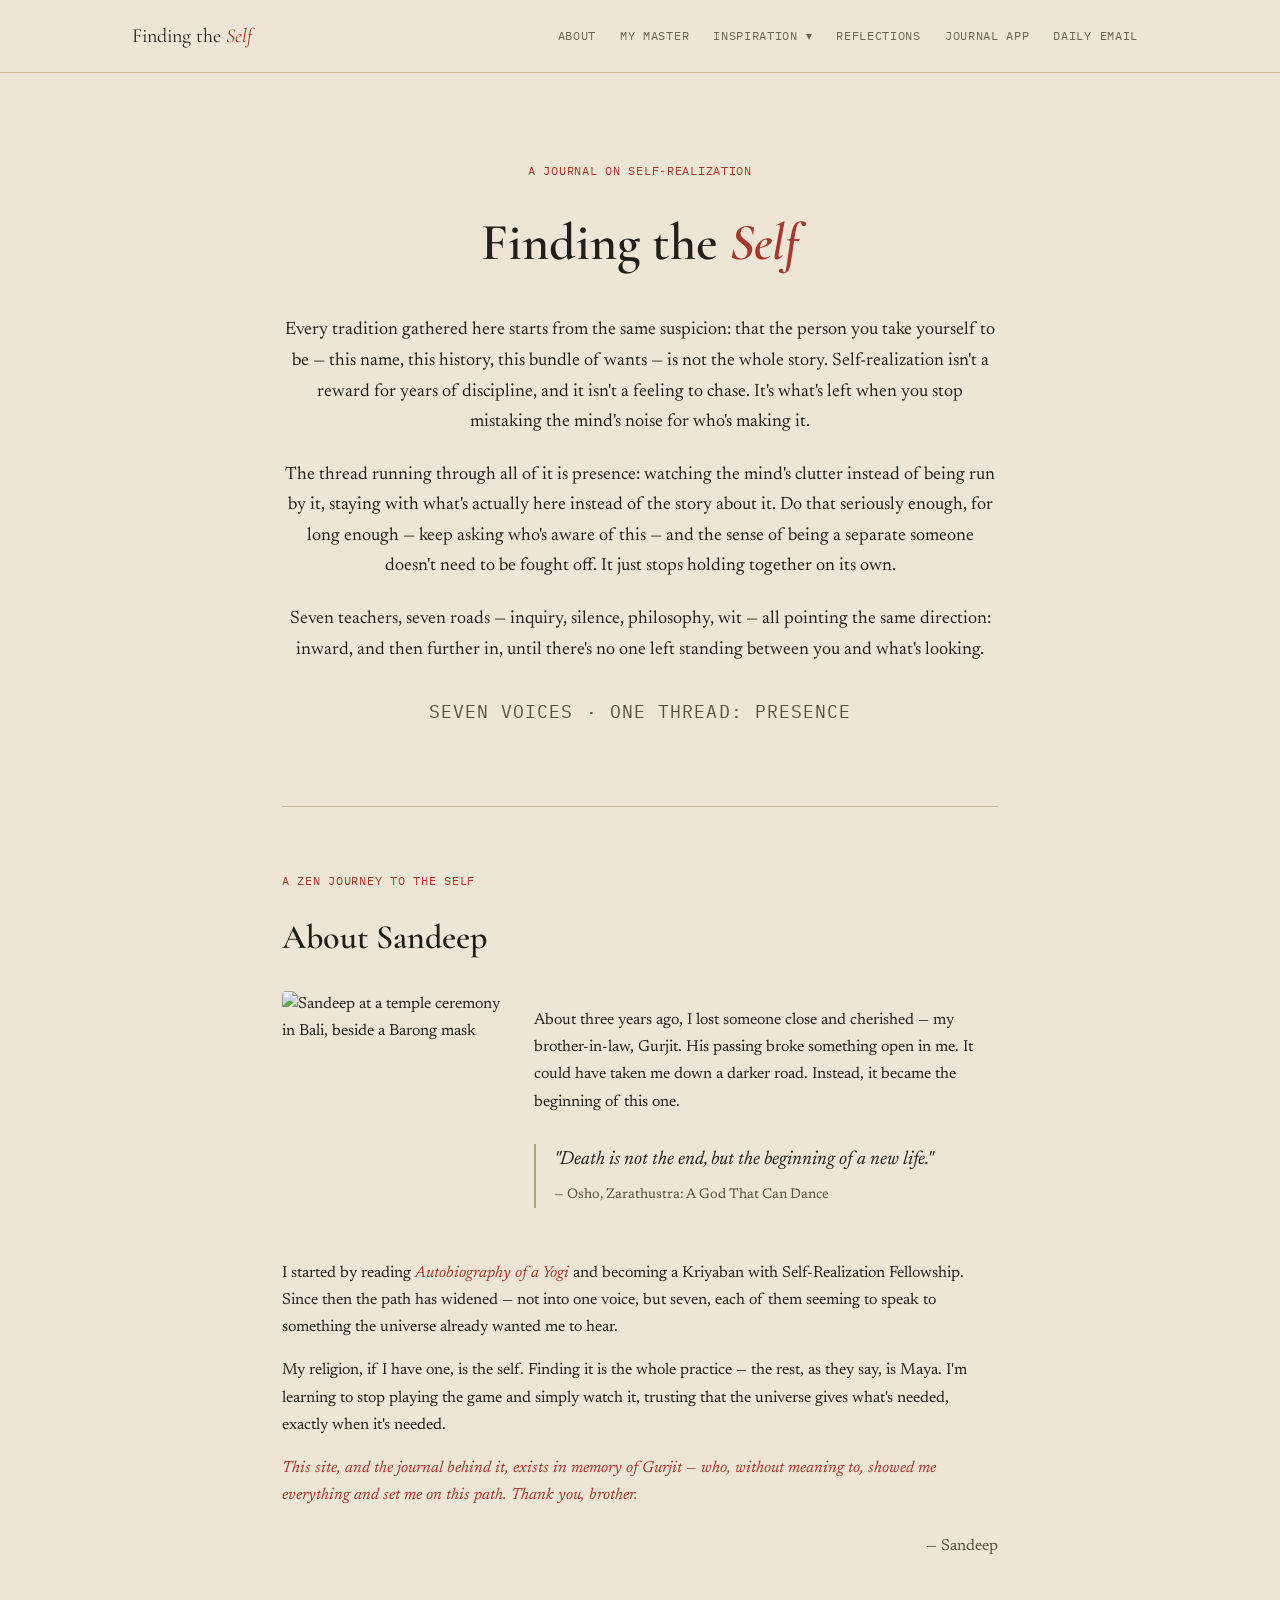
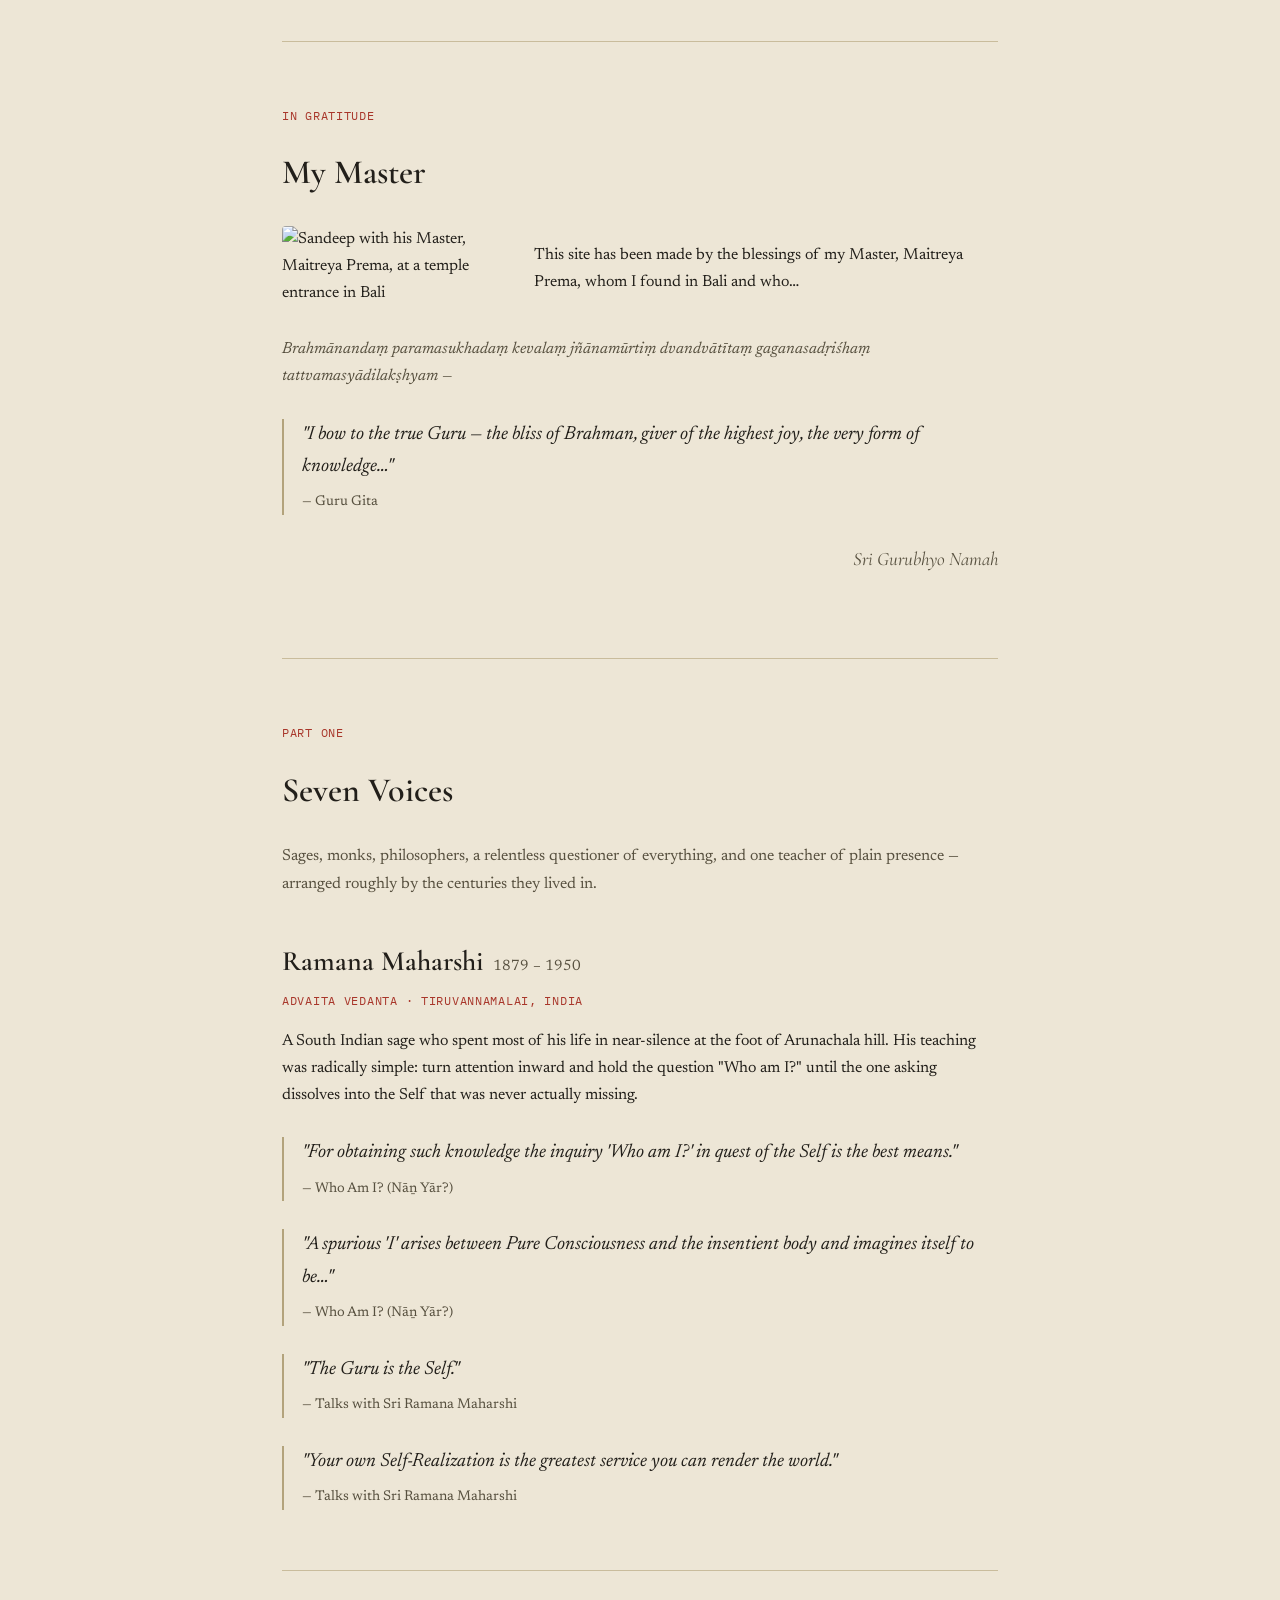
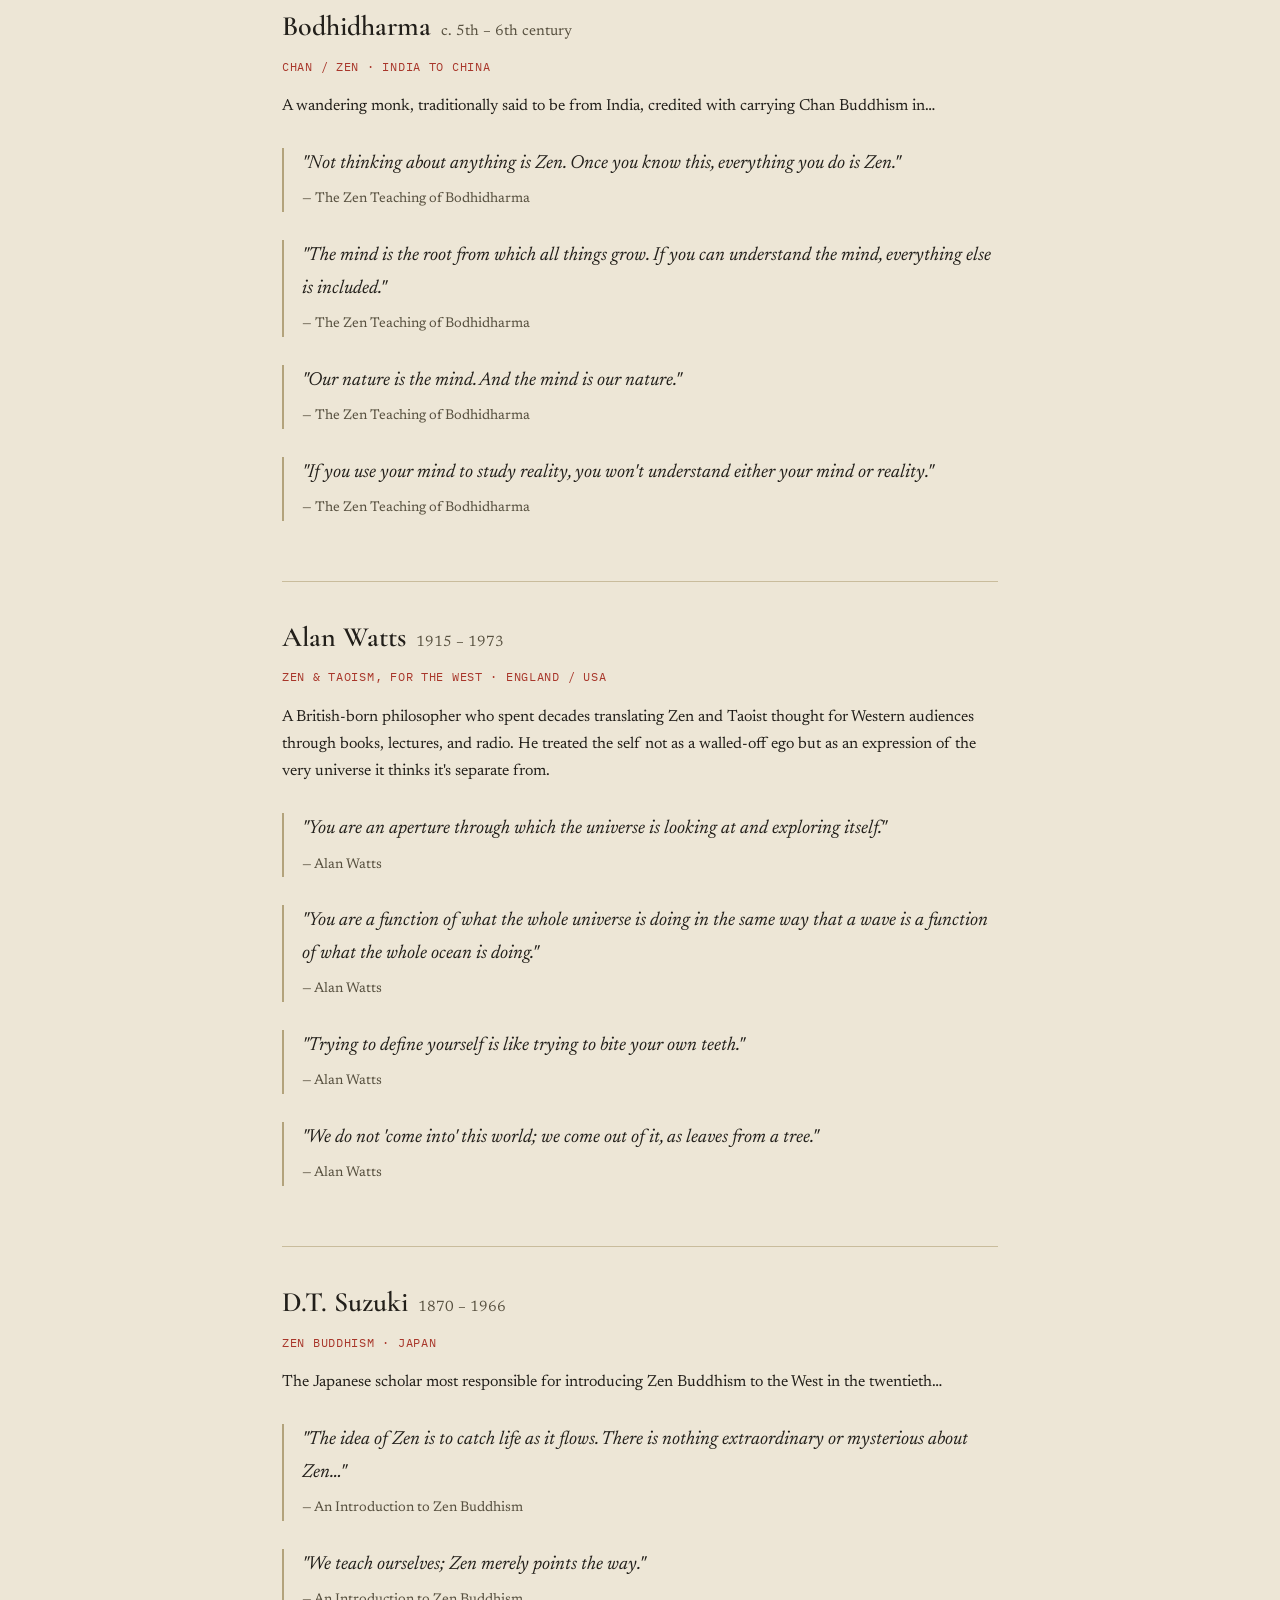
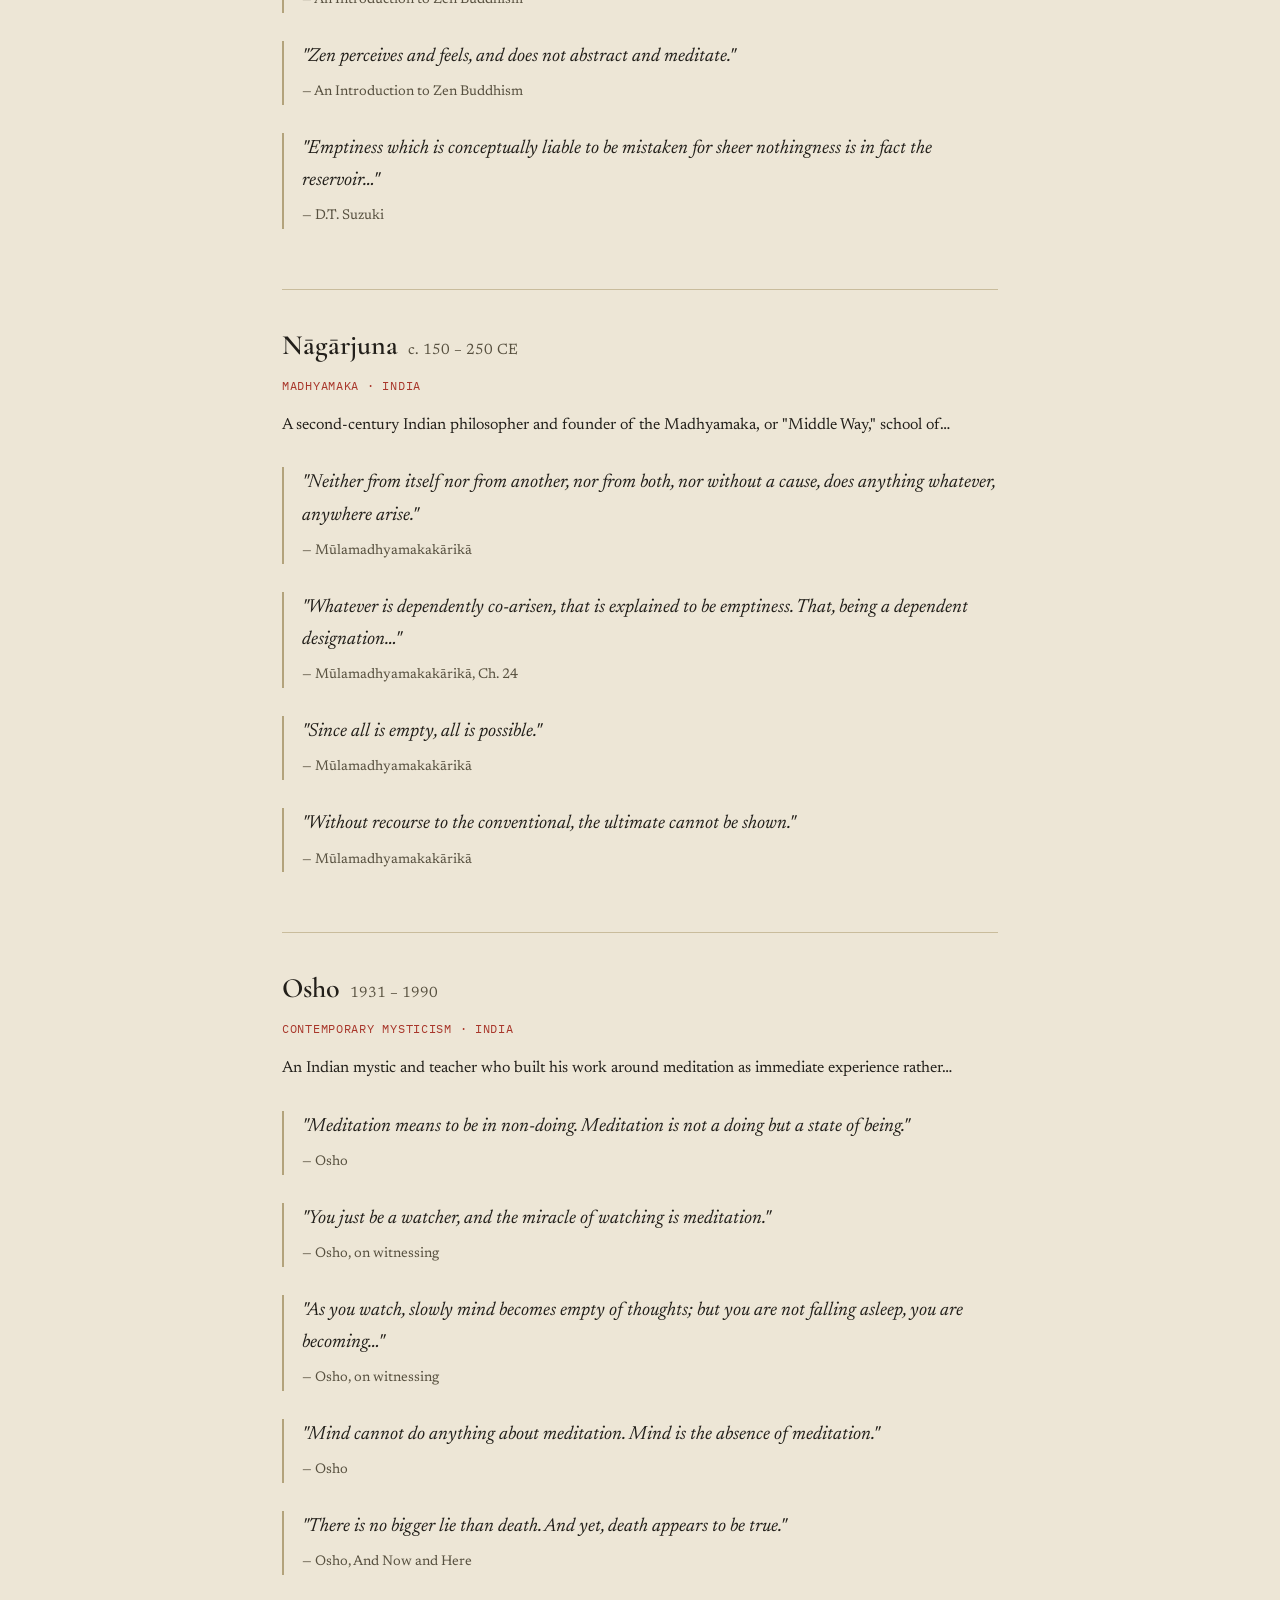
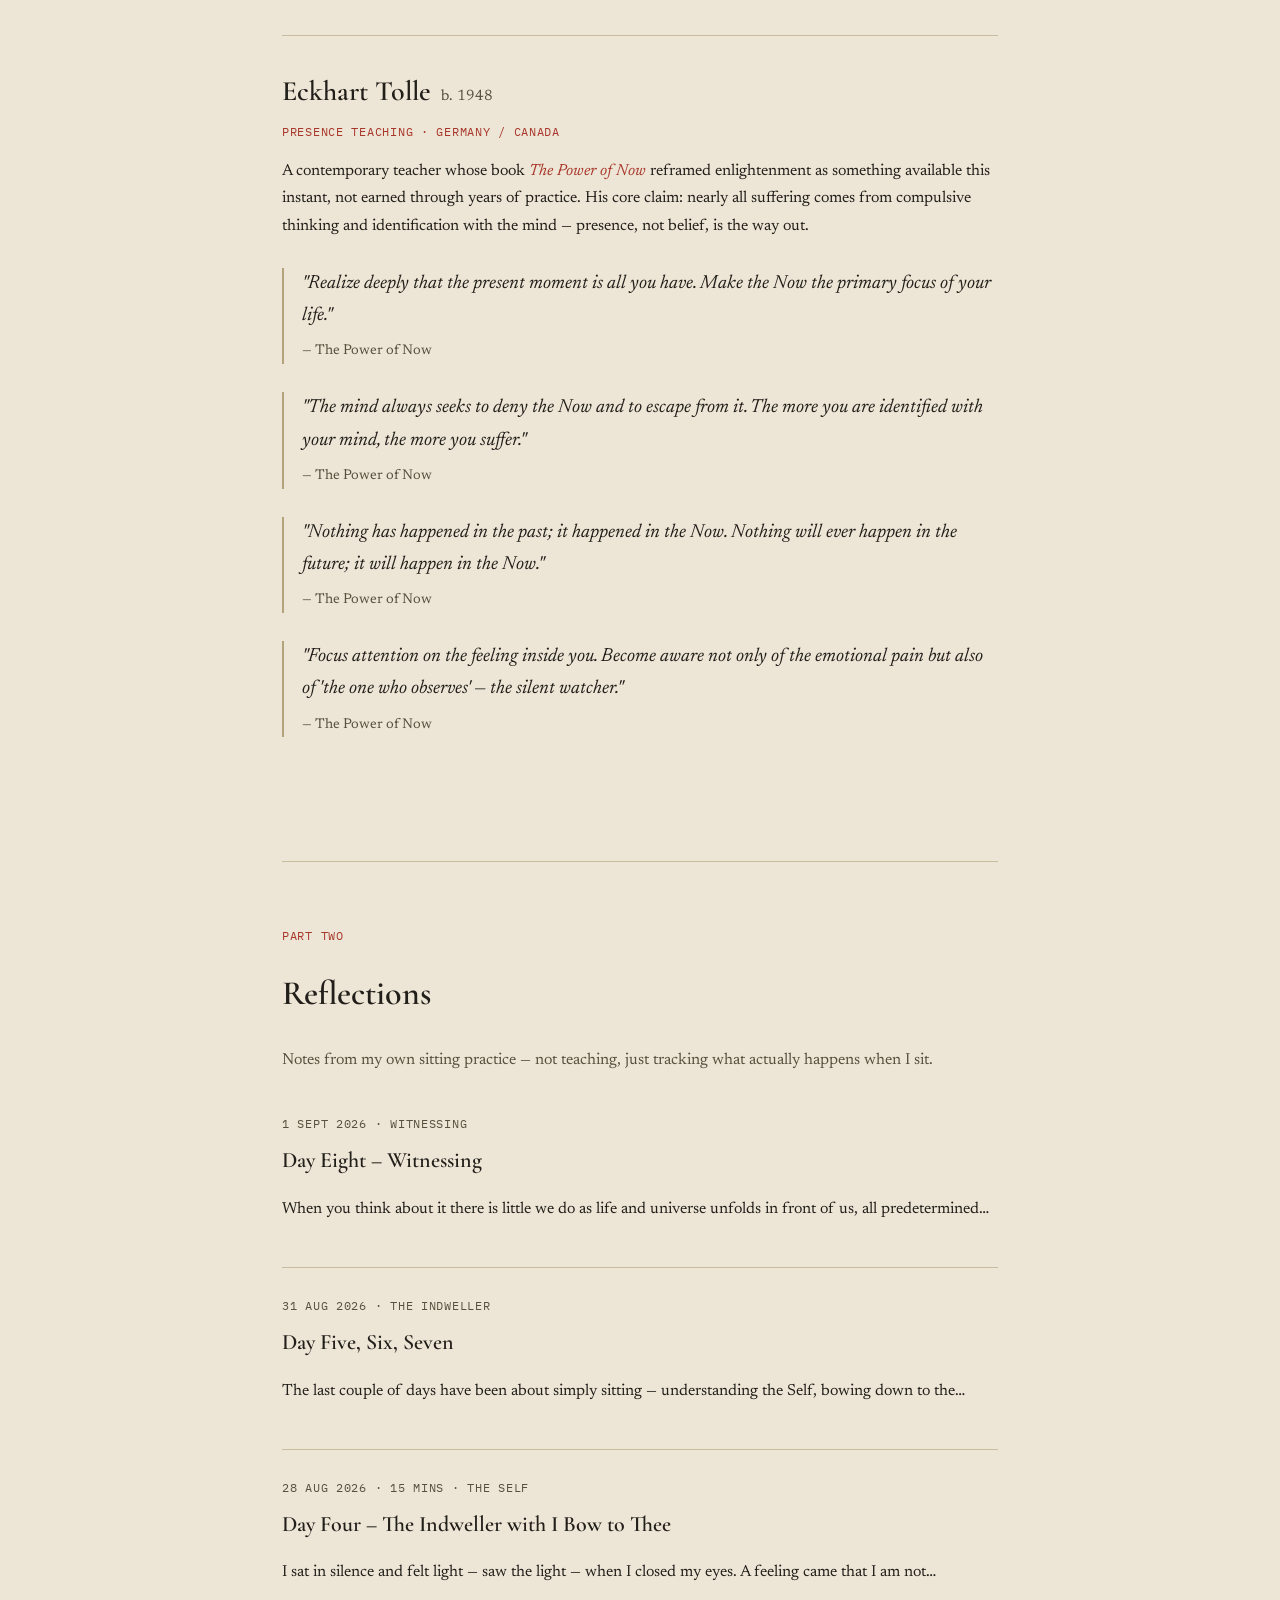
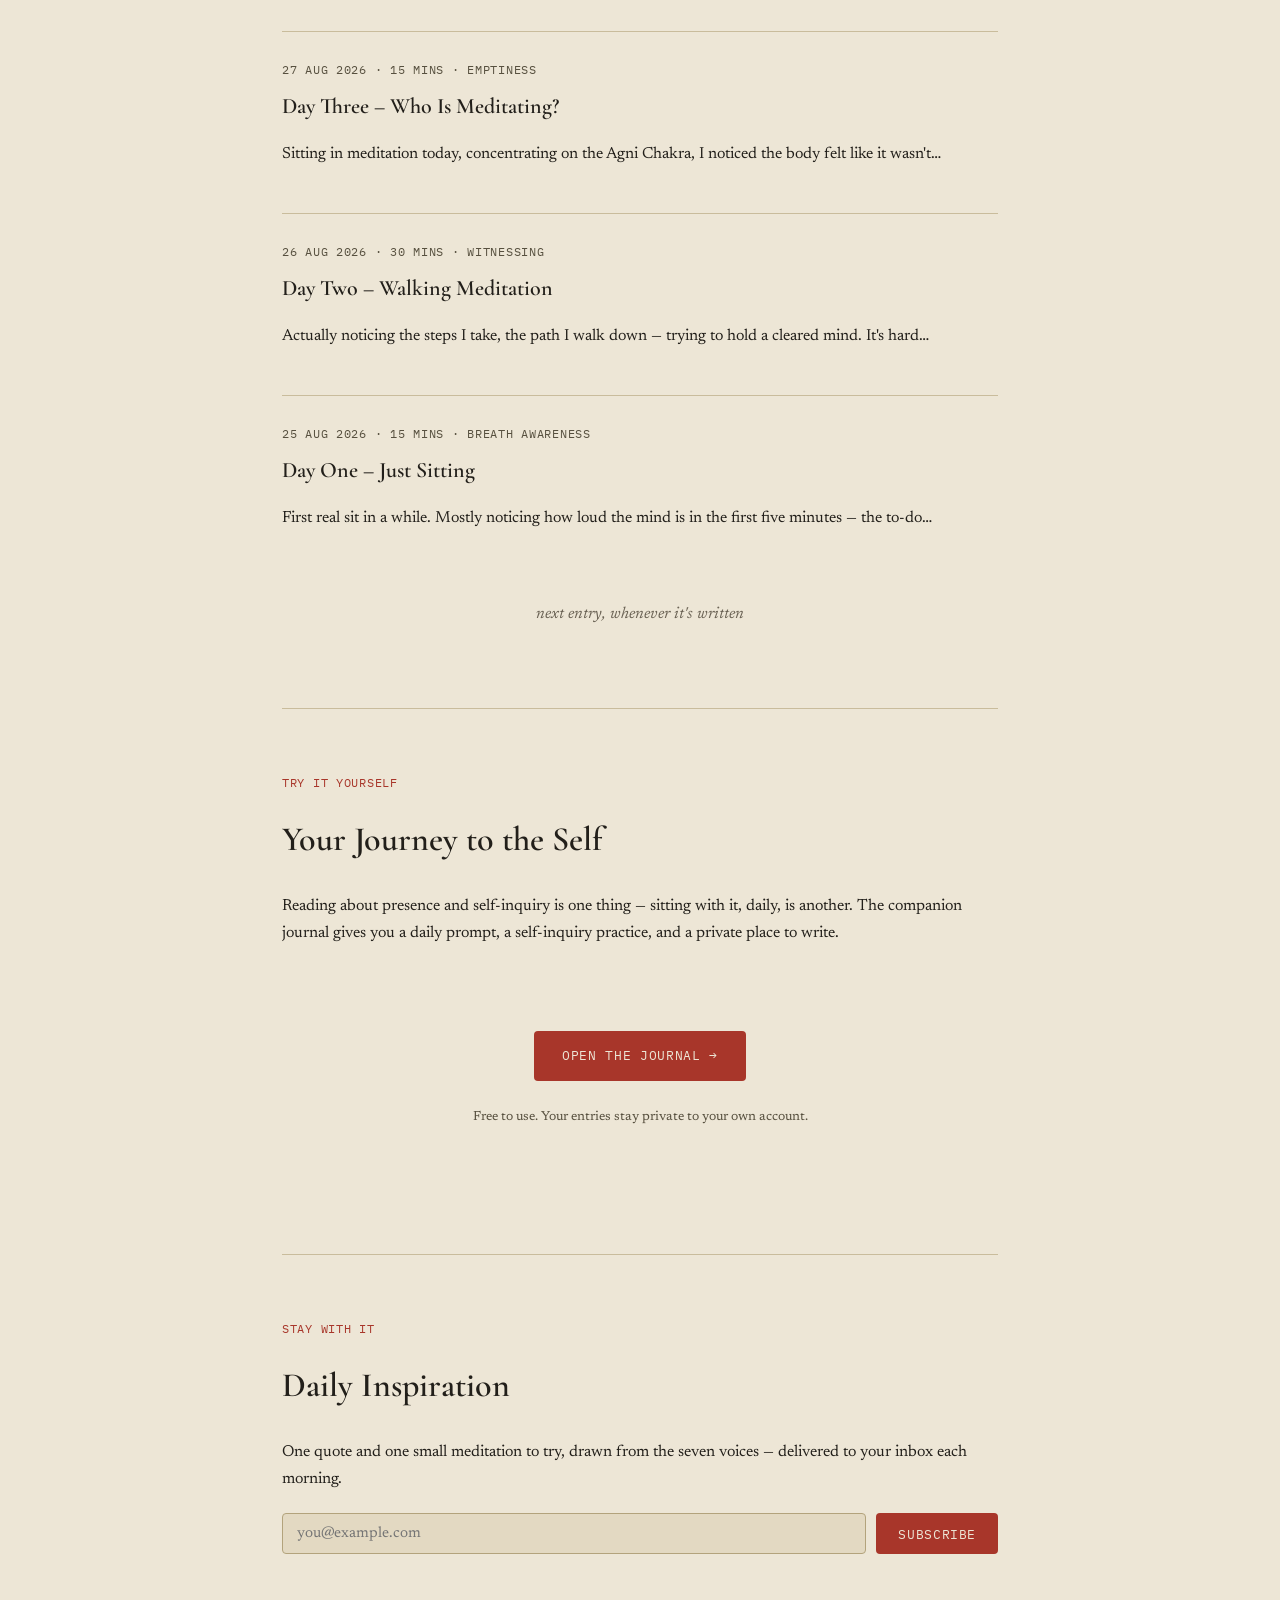
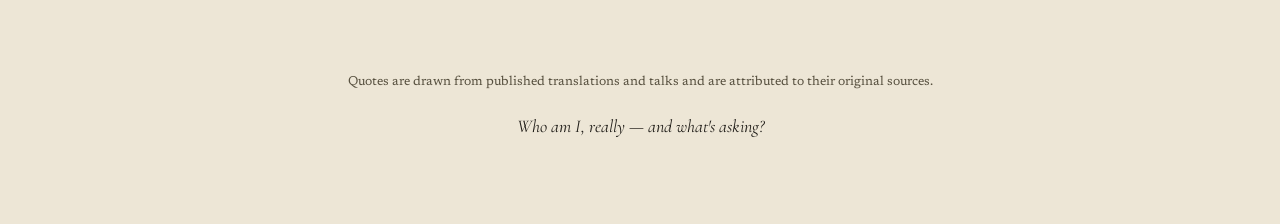
==== index.html @ 44927974 "Add files via upload" ====
<!doctype html>
<html lang="en">
<head>
<meta charset="utf-8">
<meta name="viewport" content="width=device-width, initial-scale=1">
<title>Finding the Self — A journal on self-realization</title>
<meta name="description" content="Seven teachers, seven roads, one thread: presence. A personal site on self-realization, with a companion journal app.">

<!--
  NOTE ON THIS FILE
  This is a faithful reconstruction of findingtheself.app, rebuilt by Claude directly from the
  live site (its rendered content, and its own CSS custom properties / design tokens — read via
  browser automation on 2 Sept 2026), because the original Claude-artifact source could not be
  pulled into this session (network egress to *.frame.claudeusercontent.com was blocked).
  Everything below is real content from the live site, not invented — a few paragraphs that were
  truncated when read are marked with a TODO comment so they can be completed by copying the rest
  from the live page. Two images are referenced (about-sandeep.jpg, about-master.jpg) but their
  actual bytes could not be pulled either — see README.md for how to add them.
-->

<link rel="preconnect" href="https://fonts.googleapis.com">
<link rel="stylesheet" href="https://fonts.googleapis.com/css2?family=Cormorant+Garamond:ital,wght@0,500;0,600;1,500;1,600&family=Newsreader:ital,wght@0,400;0,500;1,400&family=IBM+Plex+Mono:wght@400;500&display=swap">

<style>
  :root {
    /* Design tokens — read directly from the live site's :root custom properties */
    --paper: #EDE6D6;
    --paper-raised: #E3D9C2;
    --ink: #221F1A;
    --ink-soft: #57503F;
    --ink-faint: #6B6355; /* NOTE: live site uses #8C8271 here, which fails WCAG AA (3.05:1).
                              This reconstruction uses a corrected value — see claude/ui-audit-2026-09-02.md
                              in the Claude project. Swap back to #8C8271 only if you want to match
                              the live site's current (broken) contrast exactly. */
    --seal: #A8362A;
    --seal-soft: #8F2E24;
    --line: #C9BC9C;
    --line-strong: #B3A37C;
  }

  @media (prefers-color-scheme: dark) {
    :root:not([data-theme="light"]) {
      --paper: #1A1712;
      --paper-raised: #221D16;
      --ink: #ECE3D0;
      --ink-soft: #C2B79C;
      --ink-faint: #93896E; /* corrected — live value #83795F also fails AA at 4.14:1 */
      --seal: #D9836A;
      --seal-soft: #E79C85;
      --line: #3C3527;
      --line-strong: #4D4531;
    }
  }

  * { box-sizing: border-box; }
  html { scroll-behavior: smooth; }

  body {
    margin: 0;
    background: var(--paper);
    color: var(--ink);
    font-family: "Newsreader", Georgia, "Times New Roman", serif;
    line-height: 1.7;
    -webkit-font-smoothing: antialiased;
  }

  h1, h2, h3 {
    font-family: "Cormorant Garamond", Georgia, serif;
    font-weight: 600;
    margin: 0;
    color: var(--ink);
    text-wrap: balance;
  }

  em { color: var(--seal); font-style: italic; }

  a { color: var(--seal); }
  a:focus-visible, button:focus-visible, input:focus-visible {
    outline: 2px solid var(--seal);
    outline-offset: 3px;
  }

  .skip-link {
    position: absolute; left: 12px; top: -60px;
    background: var(--ink); color: var(--paper);
    padding: 10px 16px; border-radius: 4px; font-size: 14px; z-index: 100;
    transition: top 0.15s ease;
  }
  .skip-link:focus { top: 12px; }

  .mono {
    font-family: "IBM Plex Mono", ui-monospace, SFMono-Regular, Menlo, monospace;
    text-transform: uppercase;
    letter-spacing: 0.06em;
  }

  /* ---------- Nav ---------- */
  header.rail {
    position: sticky; top: 0; z-index: 30;
    background: color-mix(in srgb, var(--paper) 92%, transparent);
    backdrop-filter: blur(8px);
    border-bottom: 1px solid var(--line);
  }
  .rail-inner {
    max-width: 1080px; margin: 0 auto; padding: 18px 32px;
    display: flex; align-items: center; justify-content: space-between; gap: 24px;
    flex-wrap: wrap; /* NOTE: live site is flex-wrap:nowrap + overflow-x:auto with no mobile menu —
                        confirmed to break on narrow screens (see ui-audit). This reconstruction wraps
                        instead so nothing is silently cut off; add a real hamburger menu when you're
                        ready to redesign properly. */
  }
  .rail-mark { font-family: "Cormorant Garamond", serif; font-size: 20px; white-space: nowrap; }
  .rail-links { display: flex; gap: 4px; flex-wrap: wrap; align-items: center; position: relative; }
  .rail-links a, .rail-links button.rail-dropdown-toggle {
    font-family: "IBM Plex Mono", monospace; font-size: 11.5px; letter-spacing: 0.06em; text-transform: uppercase;
    color: var(--ink-faint); text-decoration: none; background: none; border: none; cursor: pointer;
    padding: 8px 10px; border-radius: 4px;
  }
  .rail-links a:hover, .rail-links button.rail-dropdown-toggle:hover { color: var(--ink); background: var(--paper-raised); }

  .rail-dropdown { position: relative; }
  .inspiration-menu {
    position: absolute; top: 100%; left: 0; margin-top: 6px;
    background: var(--paper-raised); border: 1px solid var(--line-strong); border-radius: 4px;
    padding: 6px; display: none; flex-direction: column; min-width: 160px; box-shadow: 0 12px 28px -12px rgba(0,0,0,0.25);
  }
  .inspiration-menu.open { display: flex; }
  .inspiration-menu a { padding: 8px 10px; }

  /* ---------- Sections ---------- */
  main { max-width: 780px; margin: 0 auto; padding: 0 32px; }

  header.hero { max-width: 780px; margin: 0 auto; padding: 88px 32px 56px; text-align: center; }
  .eyebrow { display: block; margin-bottom: 18px; color: var(--seal); font-size: 12px; }
  .hero h1 { font-size: 52px; margin-bottom: 28px; }
  .hero p { font-size: 18px; color: var(--ink); margin: 0 0 22px; }
  .hero .caption { margin-top: 32px; color: var(--ink-soft); }

  section { padding: 64px 0; border-top: 1px solid var(--line); }
  section .eyebrow { text-align: left; }
  section h2 { font-size: 34px; margin-bottom: 24px; }

  .about-grid { display: grid; grid-template-columns: 220px 1fr; gap: 32px; align-items: start; margin-bottom: 24px; }
  .about-grid img { width: 100%; border-radius: 4px; display: block; }
  @media (max-width: 560px) { .about-grid { grid-template-columns: 1fr; } .about-grid img { max-width: 240px; margin: 0 auto; } }

  blockquote {
    margin: 28px 0; padding-left: 18px; border-left: 2px solid var(--line-strong);
    font-style: italic; font-size: 19px;
  }
  blockquote cite { display: block; margin-top: 8px; font-style: normal; font-size: 14px; color: var(--ink-soft); }

  .signature { text-align: right; color: var(--ink-soft); margin-top: 24px; }

  .sanskrit { font-style: italic; color: var(--ink-soft); margin-bottom: 12px; }

  .teacher-intro { margin-bottom: 40px; color: var(--ink-soft); }
  article.teacher { padding: 32px 0; border-top: 1px solid var(--line); }
  article.teacher:first-of-type { border-top: none; padding-top: 0; }
  article.teacher h3 { font-size: 28px; display: inline; }
  .teacher-dates { color: var(--ink-soft); font-size: 15px; margin-left: 10px; }
  .teacher-tradition { display: block; margin: 6px 0 16px; }
  .teacher-tradition, .rail-links a[href^="#"]::before { color: var(--seal); font-size: 12px; }

  .reflection { padding: 28px 0; border-top: 1px solid var(--line); }
  .reflection:first-of-type { border-top: none; padding-top: 0; }
  .reflection .meta { color: var(--ink-soft); font-size: 12px; margin-bottom: 8px; }
  .reflection h3 { font-size: 22px; margin-bottom: 10px; }
  .reflection-note { margin-top: 24px; color: var(--ink-faint); font-style: italic; text-align: center; }

  .journey-cta { text-align: center; padding: 48px 0; }
  .btn {
    display: inline-block; font-family: "IBM Plex Mono", monospace; font-size: 13px; letter-spacing: 0.05em;
    text-transform: uppercase; text-decoration: none; background: var(--seal); color: var(--paper);
    padding: 14px 28px; border-radius: 4px; margin: 20px 0 12px;
  }
  .journey-cta .fine { color: var(--ink-soft); font-size: 13px; }

  .subscribe-form { display: flex; gap: 10px; margin-top: 20px; flex-wrap: wrap; }
  .subscribe-form input {
    flex: 1; min-width: 220px; font-family: "Newsreader", serif; font-size: 15px;
    padding: 12px 14px; border: 1px solid var(--line-strong); border-radius: 4px; background: var(--paper-raised); color: var(--ink);
  }
  .subscribe-form button {
    font-family: "IBM Plex Mono", monospace; font-size: 12.5px; letter-spacing: 0.05em; text-transform: uppercase;
    background: var(--seal); color: var(--paper); border: none; border-radius: 4px; padding: 0 22px; cursor: pointer;
  }

  footer.site-footer {
    max-width: 780px; margin: 0 auto; padding: 40px 32px 64px; color: var(--ink-soft); font-size: 13px; text-align: center;
  }
  footer.site-footer .closing { margin-top: 18px; font-family: "Cormorant Garamond", serif; font-style: italic; font-size: 18px; color: var(--ink); }
</style>
</head>
<body>

<a class="skip-link" href="#main">Skip to content</a>

<header class="rail">
  <div class="rail-inner">
    <span class="rail-mark">Finding the <em>Self</em></span>
    <nav class="rail-links" aria-label="Primary">
      <a href="#about">About</a>
      <a href="#master">My Master</a>
      <div class="rail-dropdown">
        <button class="rail-dropdown-toggle" id="inspiration-toggle" type="button" aria-expanded="false" aria-haspopup="true" aria-controls="inspiration-menu">Inspiration ▾</button>
        <div class="inspiration-menu" id="inspiration-menu">
          <a href="#osho">Osho</a>
          <a href="#maharshi">Maharshi</a>
          <a href="#tolle">Tolle</a>
          <a href="#bodhidharma">Bodhidharma</a>
          <a href="#watts">Watts</a>
          <a href="#suzuki">Suzuki</a>
          <a href="#nagarjuna">Nāgārjuna</a>
        </div>
      </div>
      <a href="#reflections">Reflections</a>
      <a href="#journal">Journal App</a>
      <a href="#inspire">Daily Email</a>
    </nav>
  </div>
</header>

<header class="hero">
  <span class="eyebrow mono">A journal on self-realization</span>
  <h1>Finding the <em>Self</em></h1>
  <p>Every tradition gathered here starts from the same suspicion: that the person you take yourself to be — this name, this history, this bundle of wants — is not the whole story. Self-realization isn't a reward for years of discipline, and it isn't a feeling to chase. It's what's left when you stop mistaking the mind's noise for who's making it.</p>
  <p>The thread running through all of it is presence: watching the mind's clutter instead of being run by it, staying with what's actually here instead of the story about it. Do that seriously enough, for long enough — keep asking who's aware of this — and the sense of being a separate someone doesn't need to be fought off. It just stops holding together on its own.</p>
  <p>Seven teachers, seven roads — inquiry, silence, philosophy, wit — all pointing the same direction: inward, and then further in, until there's no one left standing between you and what's looking.</p>
  <p class="caption mono">Seven voices · One thread: presence</p>
</header>

<main id="main">

  <section id="about">
    <span class="eyebrow mono">A Zen journey to the self</span>
    <h2>About Sandeep</h2>
    <div class="about-grid">
      <img src="about-sandeep.jpg" alt="Sandeep at a temple ceremony in Bali, beside a Barong mask">
      <div>
        <p>About three years ago, I lost someone close and cherished — my brother-in-law, Gurjit. His passing broke something open in me. It could have taken me down a darker road. Instead, it became the beginning of this one.</p>
        <blockquote>"Death is not the end, but the beginning of a new life."<cite>— Osho, Zarathustra: A God That Can Dance</cite></blockquote>
      </div>
    </div>
    <p>I started by reading <em>Autobiography of a Yogi</em> and becoming a Kriyaban with Self-Realization Fellowship. Since then the path has widened — not into one voice, but seven, each of them seeming to speak to something the universe already wanted me to hear.</p>
    <p>My religion, if I have one, is the self. Finding it is the whole practice — the rest, as they say, is Maya. I'm learning to stop playing the game and simply watch it, trusting that the universe gives what's needed, exactly when it's needed.</p>
    <p><em>This site, and the journal behind it, exists in memory of Gurjit — who, without meaning to, showed me everything and set me on this path. Thank you, brother.</em></p>
    <p class="signature">— Sandeep</p>
  </section>

  <section id="master">
    <span class="eyebrow mono">In gratitude</span>
    <h2>My Master</h2>
    <div class="about-grid">
      <img src="about-master.jpg" alt="Sandeep with his Master, Maitreya Prema, at a temple entrance in Bali">
      <div>
        <!-- TODO: this paragraph was truncated when read from the live site — copy the rest from
             https://findingtheself.app/#master and replace this sentence. -->
        <p>This site has been made by the blessings of my Master, Maitreya Prema, whom I found in Bali and who…</p>
      </div>
    </div>
    <p class="sanskrit">Brahmānandaṃ paramasukhadaṃ kevalaṃ jñānamūrtiṃ dvandvātītaṃ gaganasadṛiśhaṃ tattvamasyādilakṣhyam —</p>
    <blockquote>"I bow to the true Guru — the bliss of Brahman, giver of the highest joy, the very form of knowledge…"<cite>— Guru Gita</cite></blockquote>
    <p class="signature" style="font-family:'Cormorant Garamond',serif; font-style:italic; font-size:19px;">Sri Gurubhyo Namah</p>
  </section>

  <section id="voices">
    <span class="eyebrow mono">Part One</span>
    <h2>Seven Voices</h2>
    <p class="teacher-intro">Sages, monks, philosophers, a relentless questioner of everything, and one teacher of plain presence — arranged roughly by the centuries they lived in.</p>

    <article class="teacher" id="maharshi">
      <h3>Ramana Maharshi</h3><span class="teacher-dates">1879 – 1950</span>
      <span class="teacher-tradition mono">Advaita Vedanta · Tiruvannamalai, India</span>
      <p>A South Indian sage who spent most of his life in near-silence at the foot of Arunachala hill. His teaching was radically simple: turn attention inward and hold the question "Who am I?" until the one asking dissolves into the Self that was never actually missing.</p>
      <blockquote>"For obtaining such knowledge the inquiry 'Who am I?' in quest of the Self is the best means."<cite>— Who Am I? (Nāṉ Yār?)</cite></blockquote>
      <blockquote>"A spurious 'I' arises between Pure Consciousness and the insentient body and imagines itself to be…"<cite>— Who Am I? (Nāṉ Yār?)</cite></blockquote>
      <blockquote>"The Guru is the Self."<cite>— Talks with Sri Ramana Maharshi</cite></blockquote>
      <blockquote>"Your own Self-Realization is the greatest service you can render the world."<cite>— Talks with Sri Ramana Maharshi</cite></blockquote>
    </article>

    <article class="teacher" id="bodhidharma">
      <h3>Bodhidharma</h3><span class="teacher-dates">c. 5th – 6th century</span>
      <span class="teacher-tradition mono">Chan / Zen · India to China</span>
      <!-- TODO: bio truncated when read — copy the rest from the live site. -->
      <p>A wandering monk, traditionally said to be from India, credited with carrying Chan Buddhism in…</p>
      <blockquote>"Not thinking about anything is Zen. Once you know this, everything you do is Zen."<cite>— The Zen Teaching of Bodhidharma</cite></blockquote>
      <blockquote>"The mind is the root from which all things grow. If you can understand the mind, everything else is included."<cite>— The Zen Teaching of Bodhidharma</cite></blockquote>
      <blockquote>"Our nature is the mind. And the mind is our nature."<cite>— The Zen Teaching of Bodhidharma</cite></blockquote>
      <blockquote>"If you use your mind to study reality, you won't understand either your mind or reality."<cite>— The Zen Teaching of Bodhidharma</cite></blockquote>
    </article>

    <article class="teacher" id="watts">
      <h3>Alan Watts</h3><span class="teacher-dates">1915 – 1973</span>
      <span class="teacher-tradition mono">Zen &amp; Taoism, for the West · England / USA</span>
      <p>A British-born philosopher who spent decades translating Zen and Taoist thought for Western audiences through books, lectures, and radio. He treated the self not as a walled-off ego but as an expression of the very universe it thinks it's separate from.</p>
      <blockquote>"You are an aperture through which the universe is looking at and exploring itself."<cite>— Alan Watts</cite></blockquote>
      <blockquote>"You are a function of what the whole universe is doing in the same way that a wave is a function of what the whole ocean is doing."<cite>— Alan Watts</cite></blockquote>
      <blockquote>"Trying to define yourself is like trying to bite your own teeth."<cite>— Alan Watts</cite></blockquote>
      <blockquote>"We do not 'come into' this world; we come out of it, as leaves from a tree."<cite>— Alan Watts</cite></blockquote>
    </article>

    <article class="teacher" id="suzuki">
      <h3>D.T. Suzuki</h3><span class="teacher-dates">1870 – 1966</span>
      <span class="teacher-tradition mono">Zen Buddhism · Japan</span>
      <!-- TODO: bio truncated when read — copy the rest from the live site. -->
      <p>The Japanese scholar most responsible for introducing Zen Buddhism to the West in the twentieth…</p>
      <blockquote>"The idea of Zen is to catch life as it flows. There is nothing extraordinary or mysterious about Zen…"<cite>— An Introduction to Zen Buddhism</cite></blockquote>
      <blockquote>"We teach ourselves; Zen merely points the way."<cite>— An Introduction to Zen Buddhism</cite></blockquote>
      <blockquote>"Zen perceives and feels, and does not abstract and meditate."<cite>— An Introduction to Zen Buddhism</cite></blockquote>
      <blockquote>"Emptiness which is conceptually liable to be mistaken for sheer nothingness is in fact the reservoir…"<cite>— D.T. Suzuki</cite></blockquote>
    </article>

    <article class="teacher" id="nagarjuna">
      <h3>Nāgārjuna</h3><span class="teacher-dates">c. 150 – 250 CE</span>
      <span class="teacher-tradition mono">Madhyamaka · India</span>
      <!-- TODO: bio truncated when read — copy the rest from the live site. -->
      <p>A second-century Indian philosopher and founder of the Madhyamaka, or "Middle Way," school of…</p>
      <blockquote>"Neither from itself nor from another, nor from both, nor without a cause, does anything whatever, anywhere arise."<cite>— Mūlamadhyamakakārikā</cite></blockquote>
      <blockquote>"Whatever is dependently co-arisen, that is explained to be emptiness. That, being a dependent designation…"<cite>— Mūlamadhyamakakārikā, Ch. 24</cite></blockquote>
      <blockquote>"Since all is empty, all is possible."<cite>— Mūlamadhyamakakārikā</cite></blockquote>
      <blockquote>"Without recourse to the conventional, the ultimate cannot be shown."<cite>— Mūlamadhyamakakārikā</cite></blockquote>
    </article>

    <article class="teacher" id="osho">
      <h3>Osho</h3><span class="teacher-dates">1931 – 1990</span>
      <span class="teacher-tradition mono">Contemporary mysticism · India</span>
      <!-- TODO: bio truncated when read — copy the rest from the live site. -->
      <p>An Indian mystic and teacher who built his work around meditation as immediate experience rather…</p>
      <blockquote>"Meditation means to be in non-doing. Meditation is not a doing but a state of being."<cite>— Osho</cite></blockquote>
      <blockquote>"You just be a watcher, and the miracle of watching is meditation."<cite>— Osho, on witnessing</cite></blockquote>
      <blockquote>"As you watch, slowly mind becomes empty of thoughts; but you are not falling asleep, you are becoming…"<cite>— Osho, on witnessing</cite></blockquote>
      <blockquote>"Mind cannot do anything about meditation. Mind is the absence of meditation."<cite>— Osho</cite></blockquote>
      <blockquote>"There is no bigger lie than death. And yet, death appears to be true."<cite>— Osho, And Now and Here</cite></blockquote>
    </article>

    <article class="teacher" id="tolle">
      <h3>Eckhart Tolle</h3><span class="teacher-dates">b. 1948</span>
      <span class="teacher-tradition mono">Presence teaching · Germany / Canada</span>
      <p>A contemporary teacher whose book <em>The Power of Now</em> reframed enlightenment as something available this instant, not earned through years of practice. His core claim: nearly all suffering comes from compulsive thinking and identification with the mind — presence, not belief, is the way out.</p>
      <blockquote>"Realize deeply that the present moment is all you have. Make the Now the primary focus of your life."<cite>— The Power of Now</cite></blockquote>
      <blockquote>"The mind always seeks to deny the Now and to escape from it. The more you are identified with your mind, the more you suffer."<cite>— The Power of Now</cite></blockquote>
      <blockquote>"Nothing has happened in the past; it happened in the Now. Nothing will ever happen in the future; it will happen in the Now."<cite>— The Power of Now</cite></blockquote>
      <blockquote>"Focus attention on the feeling inside you. Become aware not only of the emotional pain but also of 'the one who observes' — the silent watcher."<cite>— The Power of Now</cite></blockquote>
    </article>
  </section>

  <section id="reflections">
    <span class="eyebrow mono">Part Two</span>
    <h2>Reflections</h2>
    <p class="teacher-intro">Notes from my own sitting practice — not teaching, just tracking what actually happens when I sit.</p>

    <!-- TODO: each entry below was truncated when read from the live site — copy the full text
         from https://findingtheself.app/#reflections and replace. Dates shown are real. -->

    <article class="reflection">
      <div class="meta mono">1 Sept 2026 · Witnessing</div>
      <h3>Day Eight – Witnessing</h3>
      <p>When you think about it there is little we do as life and universe unfolds in front of us, all predetermined…</p>
    </article>
    <article class="reflection">
      <div class="meta mono">31 Aug 2026 · The Indweller</div>
      <h3>Day Five, Six, Seven</h3>
      <p>The last couple of days have been about simply sitting — understanding the Self, bowing down to the…</p>
    </article>
    <article class="reflection">
      <div class="meta mono">28 Aug 2026 · 15 mins · The Self</div>
      <h3>Day Four – The Indweller with I Bow to Thee</h3>
      <p>I sat in silence and felt light — saw the light — when I closed my eyes. A feeling came that I am not…</p>
    </article>
    <article class="reflection">
      <div class="meta mono">27 Aug 2026 · 15 mins · Emptiness</div>
      <h3>Day Three – Who Is Meditating?</h3>
      <p>Sitting in meditation today, concentrating on the Agni Chakra, I noticed the body felt like it wasn't…</p>
    </article>
    <article class="reflection">
      <div class="meta mono">26 Aug 2026 · 30 mins · Witnessing</div>
      <h3>Day Two – Walking Meditation</h3>
      <p>Actually noticing the steps I take, the path I walk down — trying to hold a cleared mind. It's hard…</p>
    </article>
    <article class="reflection">
      <div class="meta mono">25 Aug 2026 · 15 mins · Breath Awareness</div>
      <h3>Day One – Just Sitting</h3>
      <p>First real sit in a while. Mostly noticing how loud the mind is in the first five minutes — the to-do…</p>
    </article>
    <p class="reflection-note">next entry, whenever it's written</p>
  </section>

  <section id="journal">
    <span class="eyebrow mono">Try it yourself</span>
    <h2>Your Journey to the Self</h2>
    <p>Reading about presence and self-inquiry is one thing — sitting with it, daily, is another. The companion journal gives you a daily prompt, a self-inquiry practice, and a private place to write.</p>
    <div class="journey-cta">
      <a class="btn" href="https://journal.findingtheself.app/">Open the Journal →</a>
      <p class="fine">Free to use. Your entries stay private to your own account.</p>
    </div>
  </section>

  <section id="inspire">
    <span class="eyebrow mono">Stay with it</span>
    <h2>Daily Inspiration</h2>
    <p>One quote and one small meditation to try, drawn from the seven voices — delivered to your inbox each morning.</p>
    <!-- TODO: this form has no backend wired up in this reconstruction. The live site presumably
         posts to an email list provider — connect that here (or to Supabase, same as the journal). -->
    <form class="subscribe-form" onsubmit="return false;">
      <label for="email" class="visually-hidden" style="position:absolute; left:-9999px;">Email address</label>
      <input id="email" type="email" placeholder="you@example.com" required>
      <button type="submit">Subscribe</button>
    </form>
  </section>

</main>

<footer class="site-footer">
  <p>Quotes are drawn from published translations and talks and are attributed to their original sources.</p>
  <p class="closing">Who am I, really — and what's asking?</p>
</footer>

<script>
  (function () {
    var toggle = document.getElementById('inspiration-toggle');
    var menu = document.getElementById('inspiration-menu');
    toggle.addEventListener('click', function () {
      var open = menu.classList.toggle('open');
      toggle.setAttribute('aria-expanded', String(open));
    });
    document.addEventListener('click', function (e) {
      if (!toggle.contains(e.target) && !menu.contains(e.target)) {
        menu.classList.remove('open');
        toggle.setAttribute('aria-expanded', 'false');
      }
    });
    document.addEventListener('keydown', function (e) {
      if (e.key === 'Escape') {
        menu.classList.remove('open');
        toggle.setAttribute('aria-expanded', 'false');
      }
    });
  })();
</script>
</body>
</html>
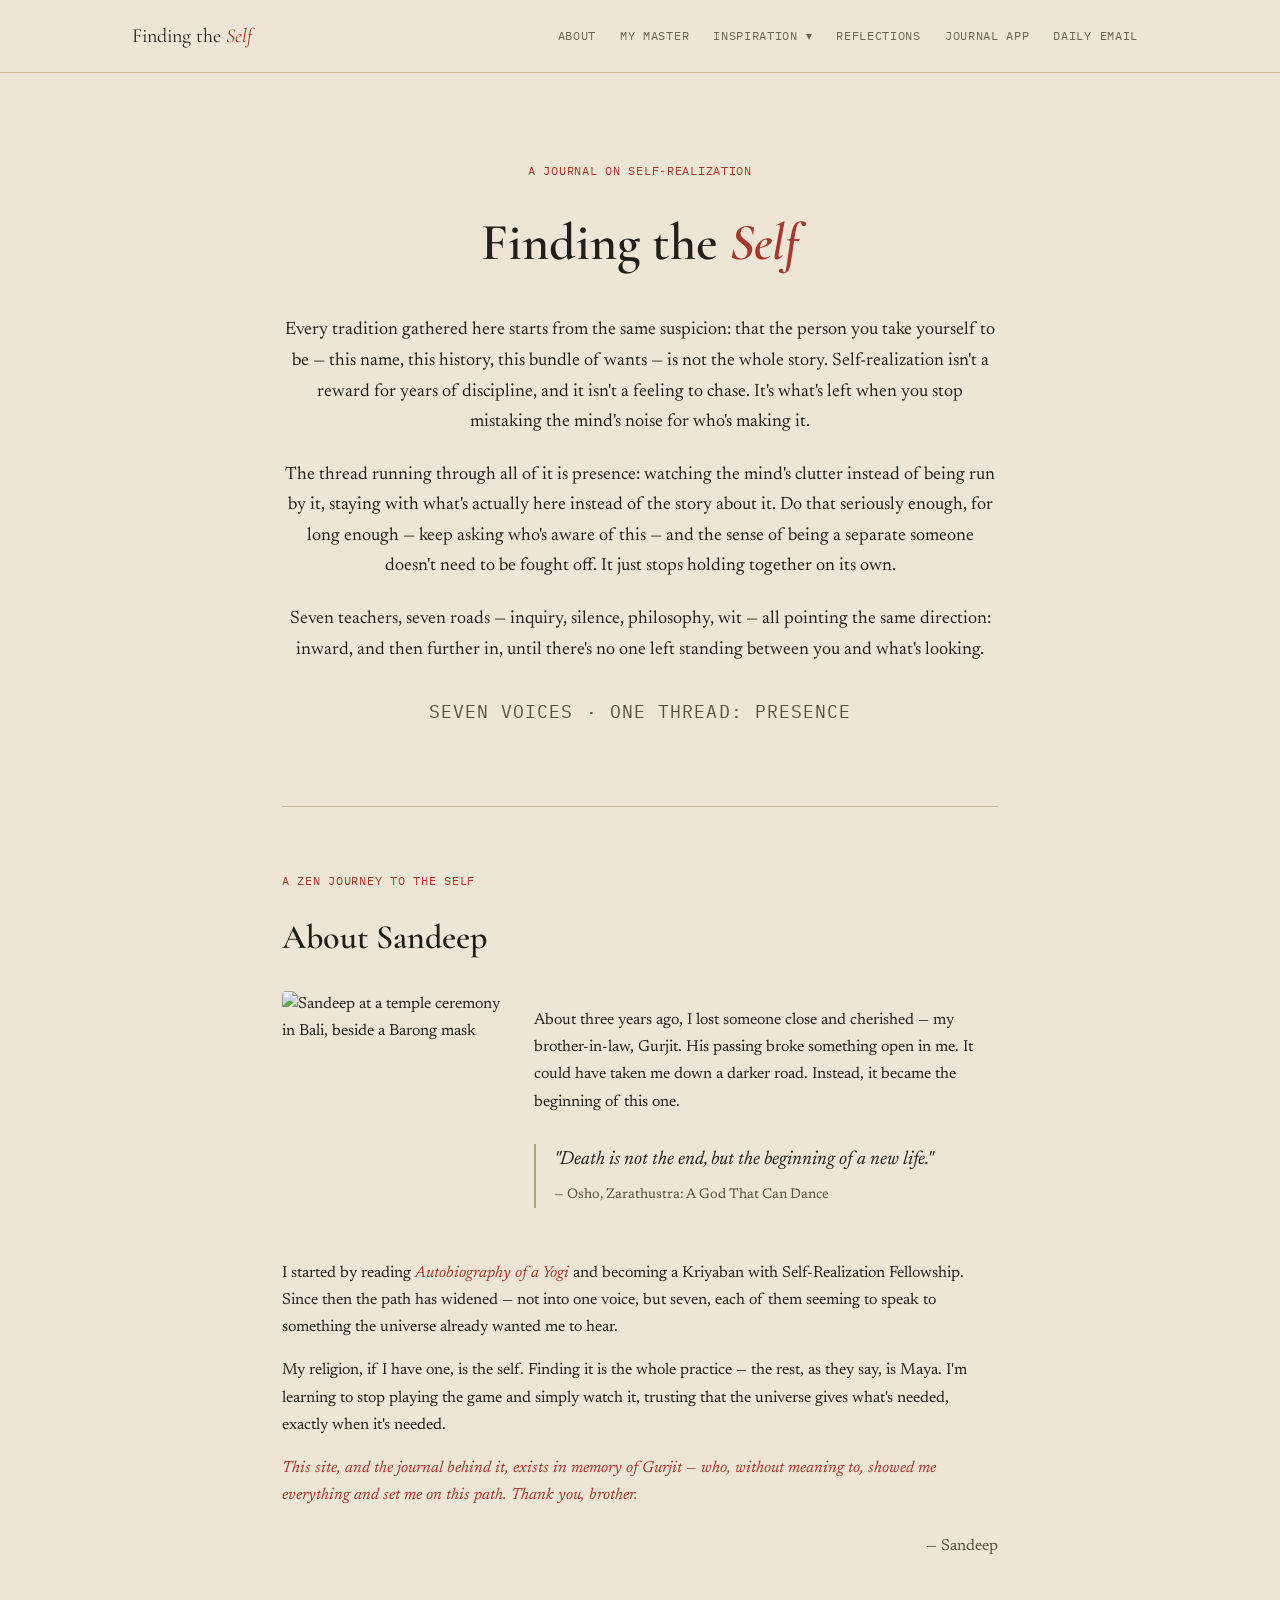
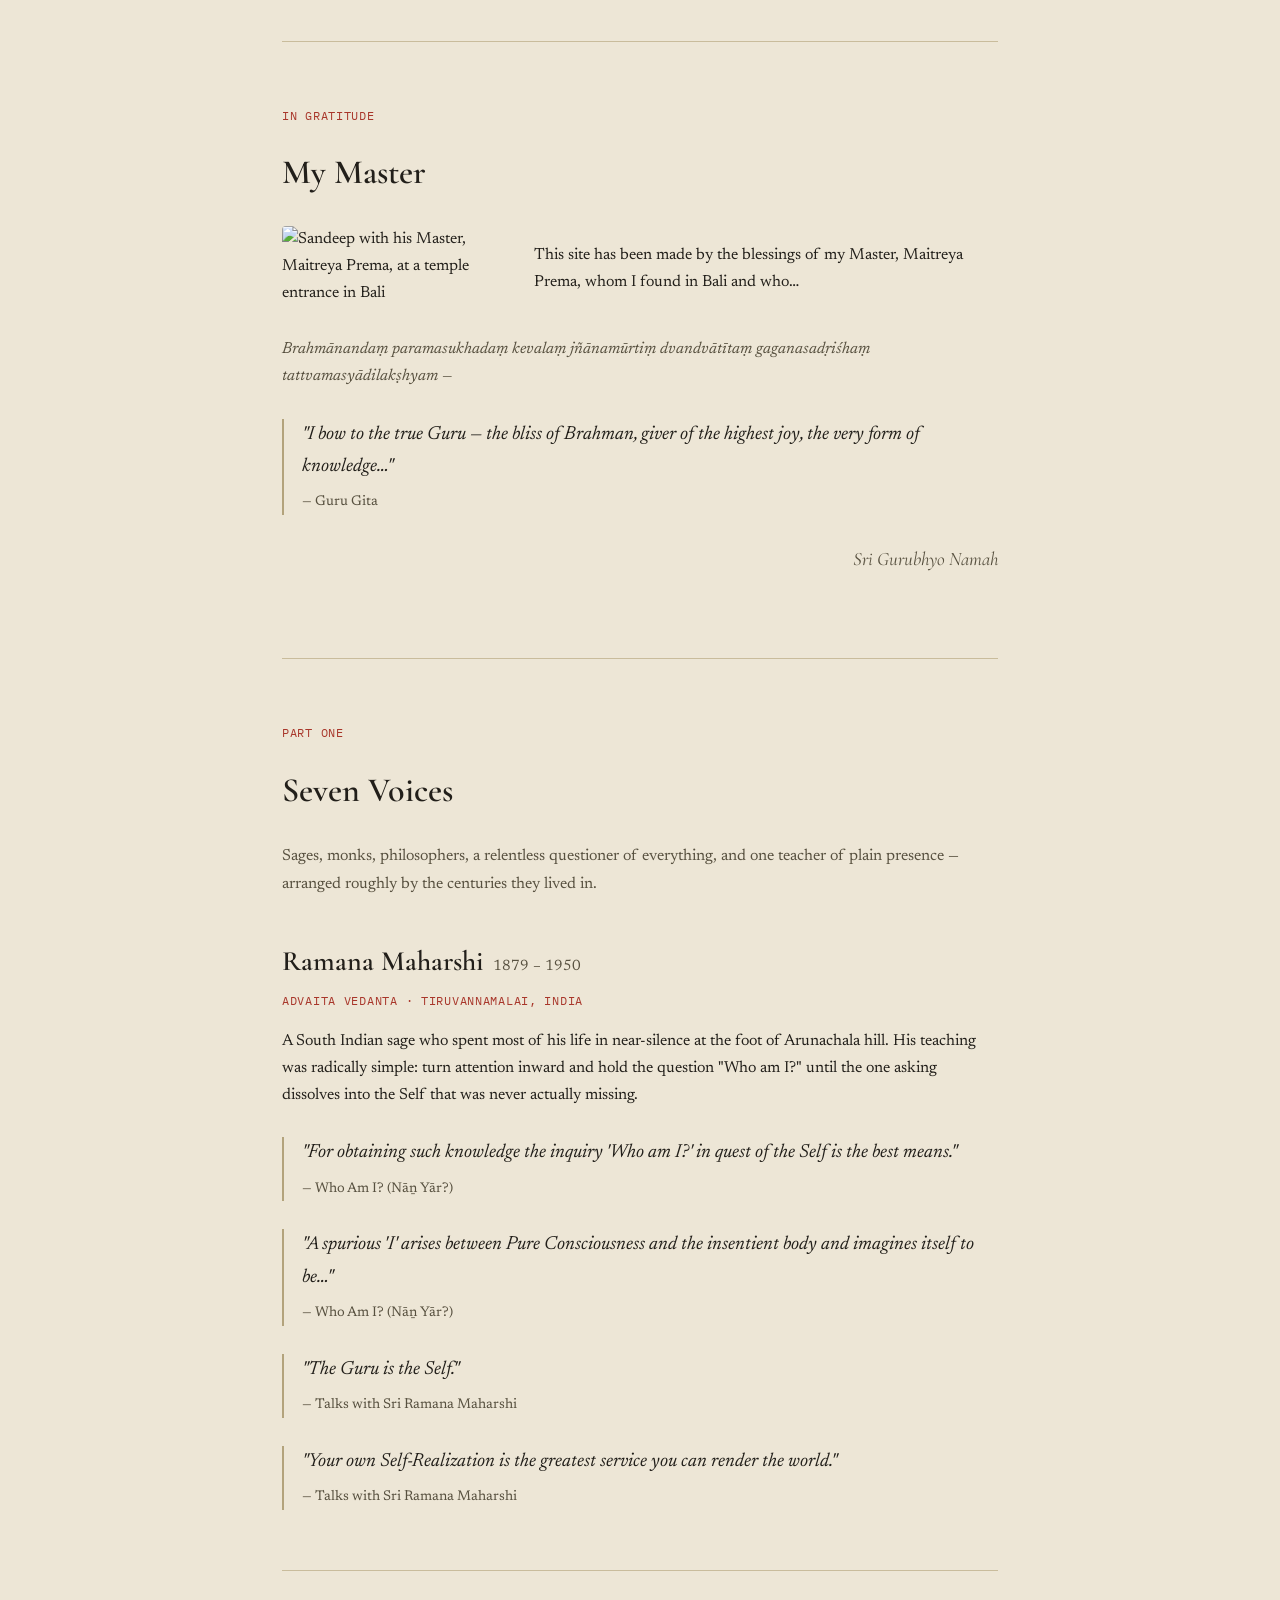
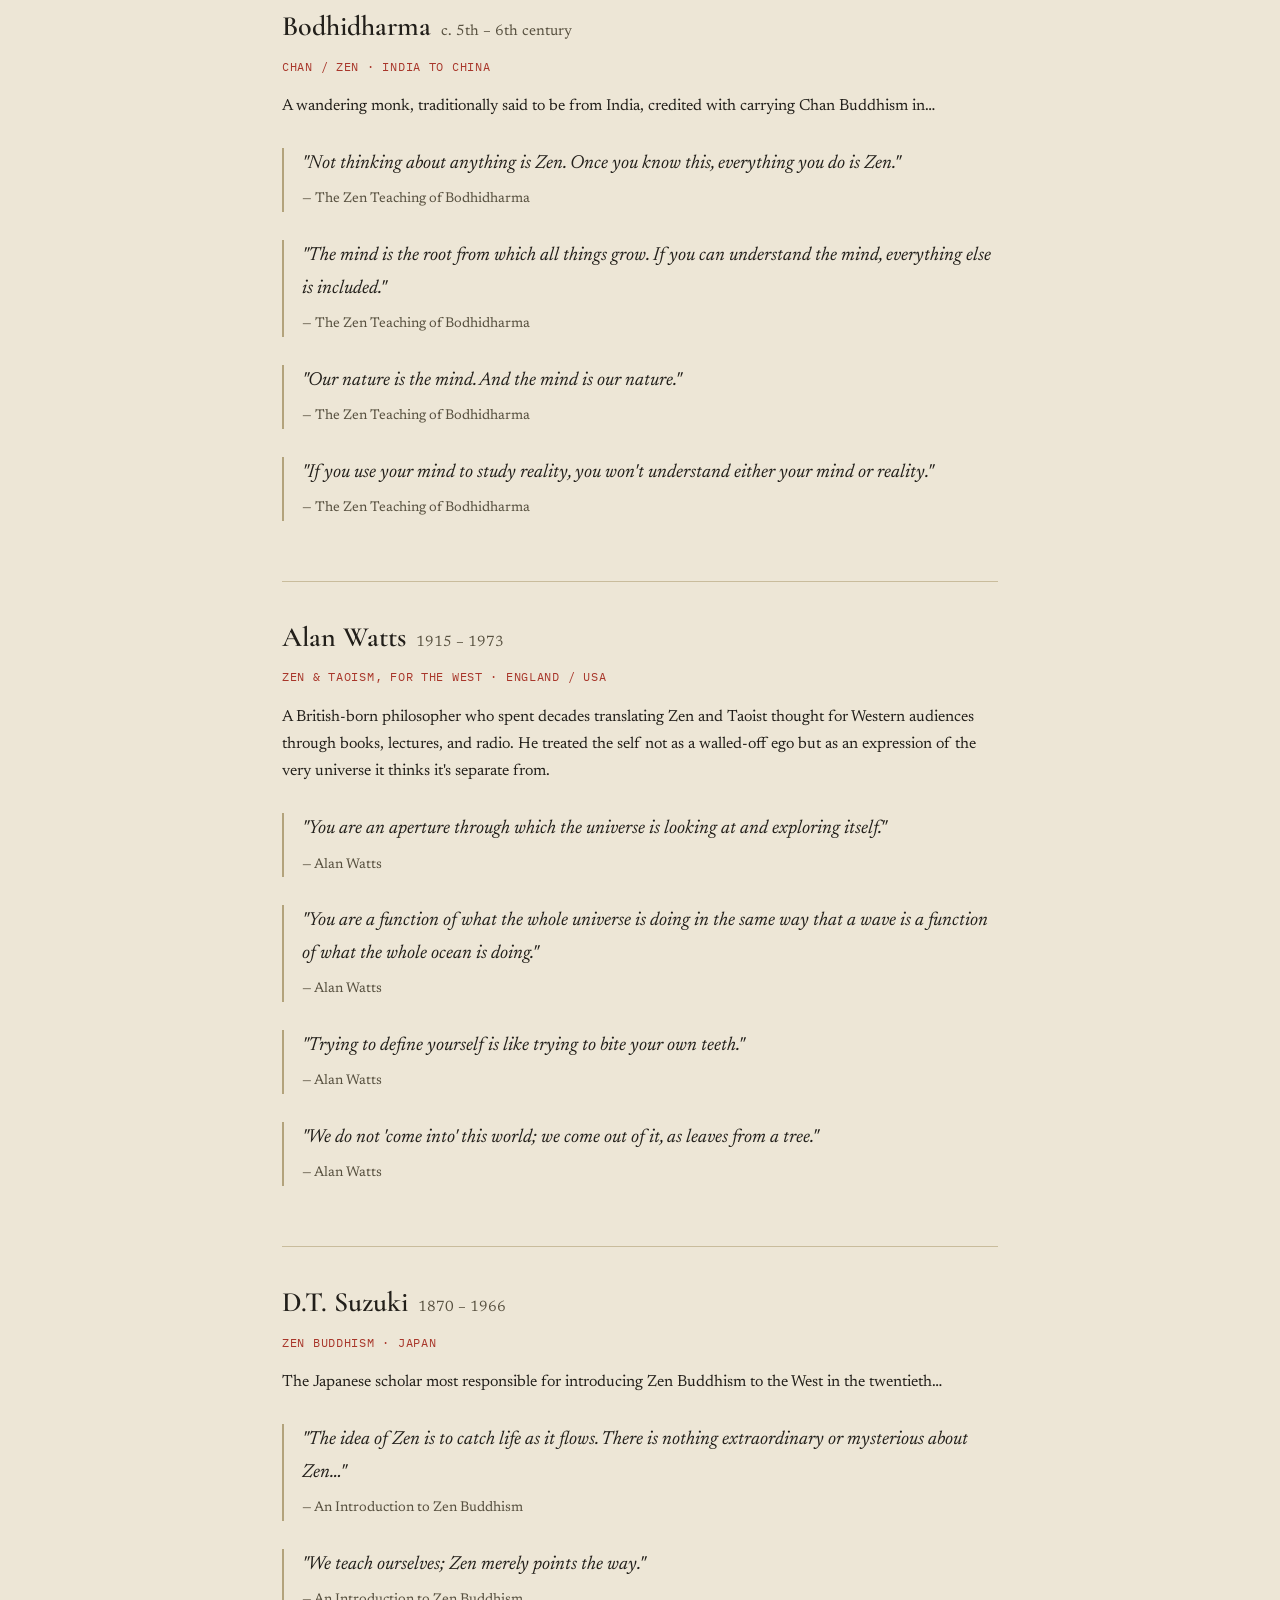
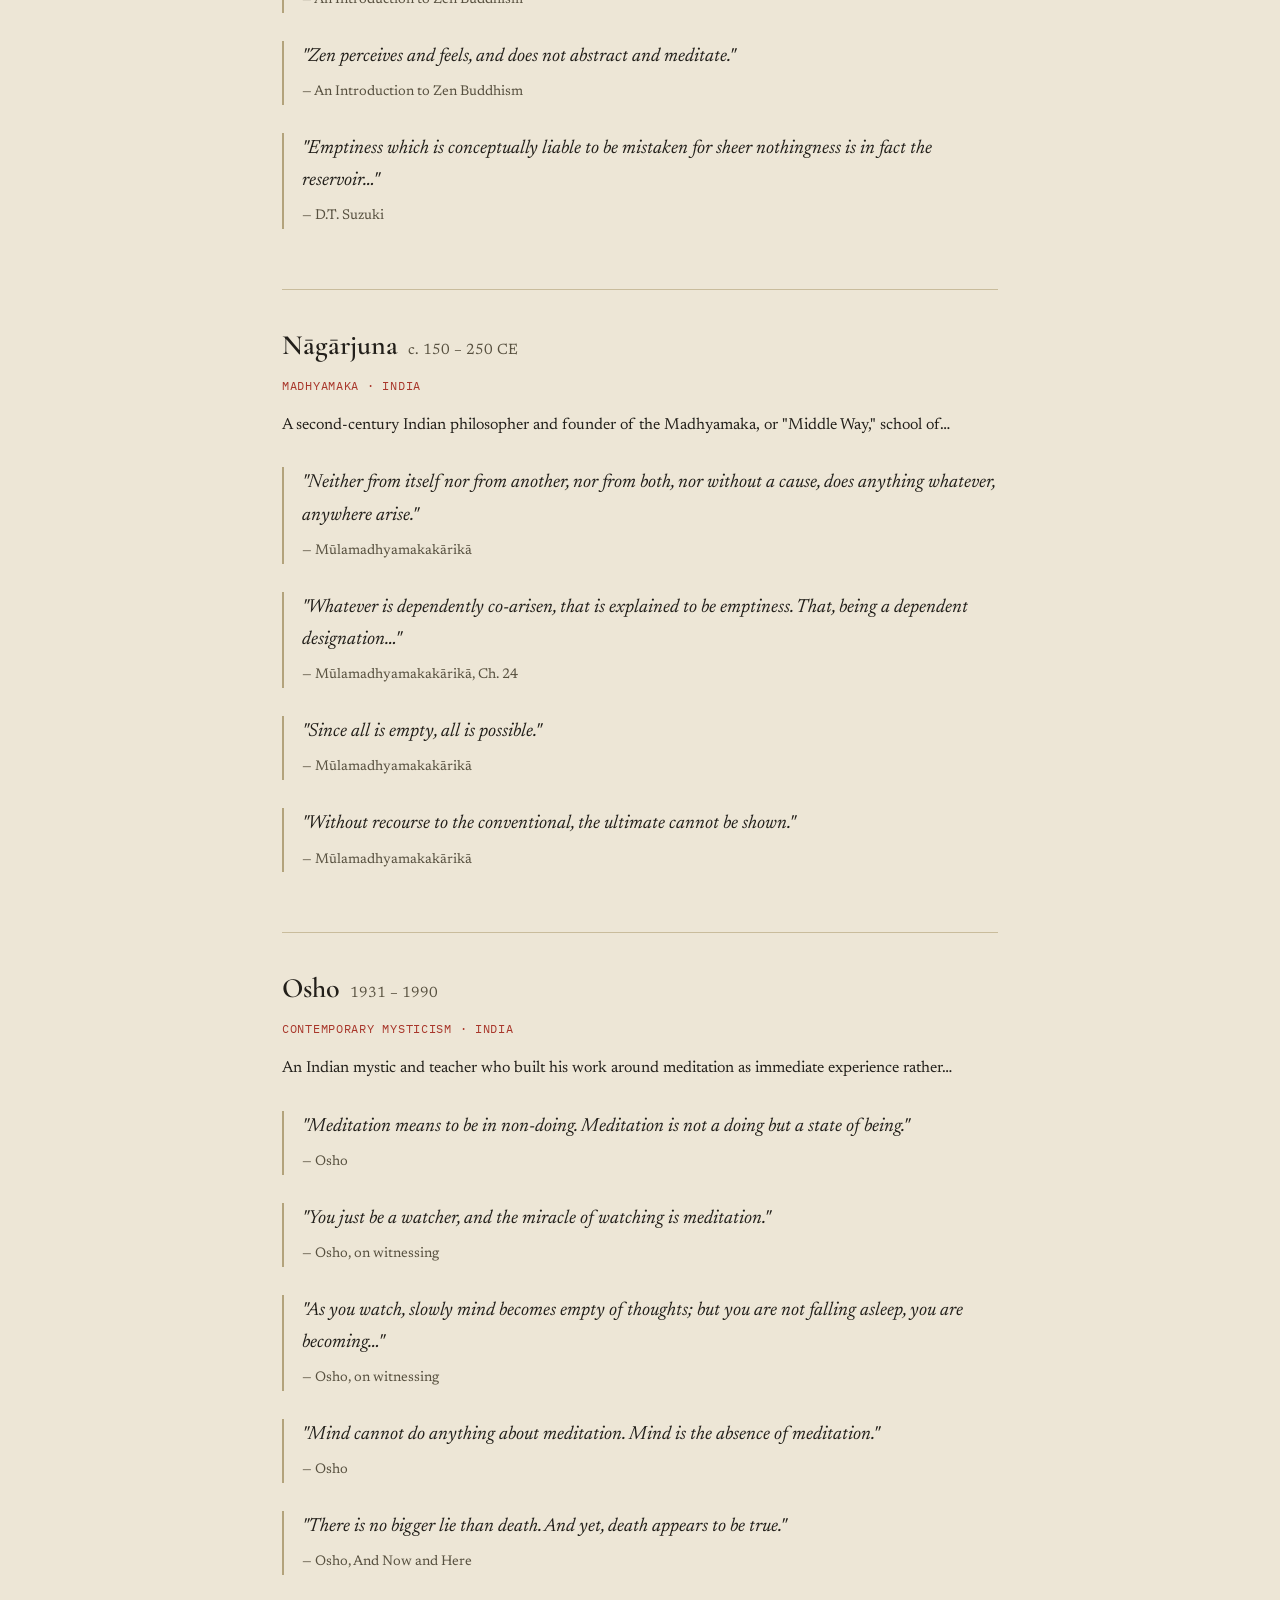
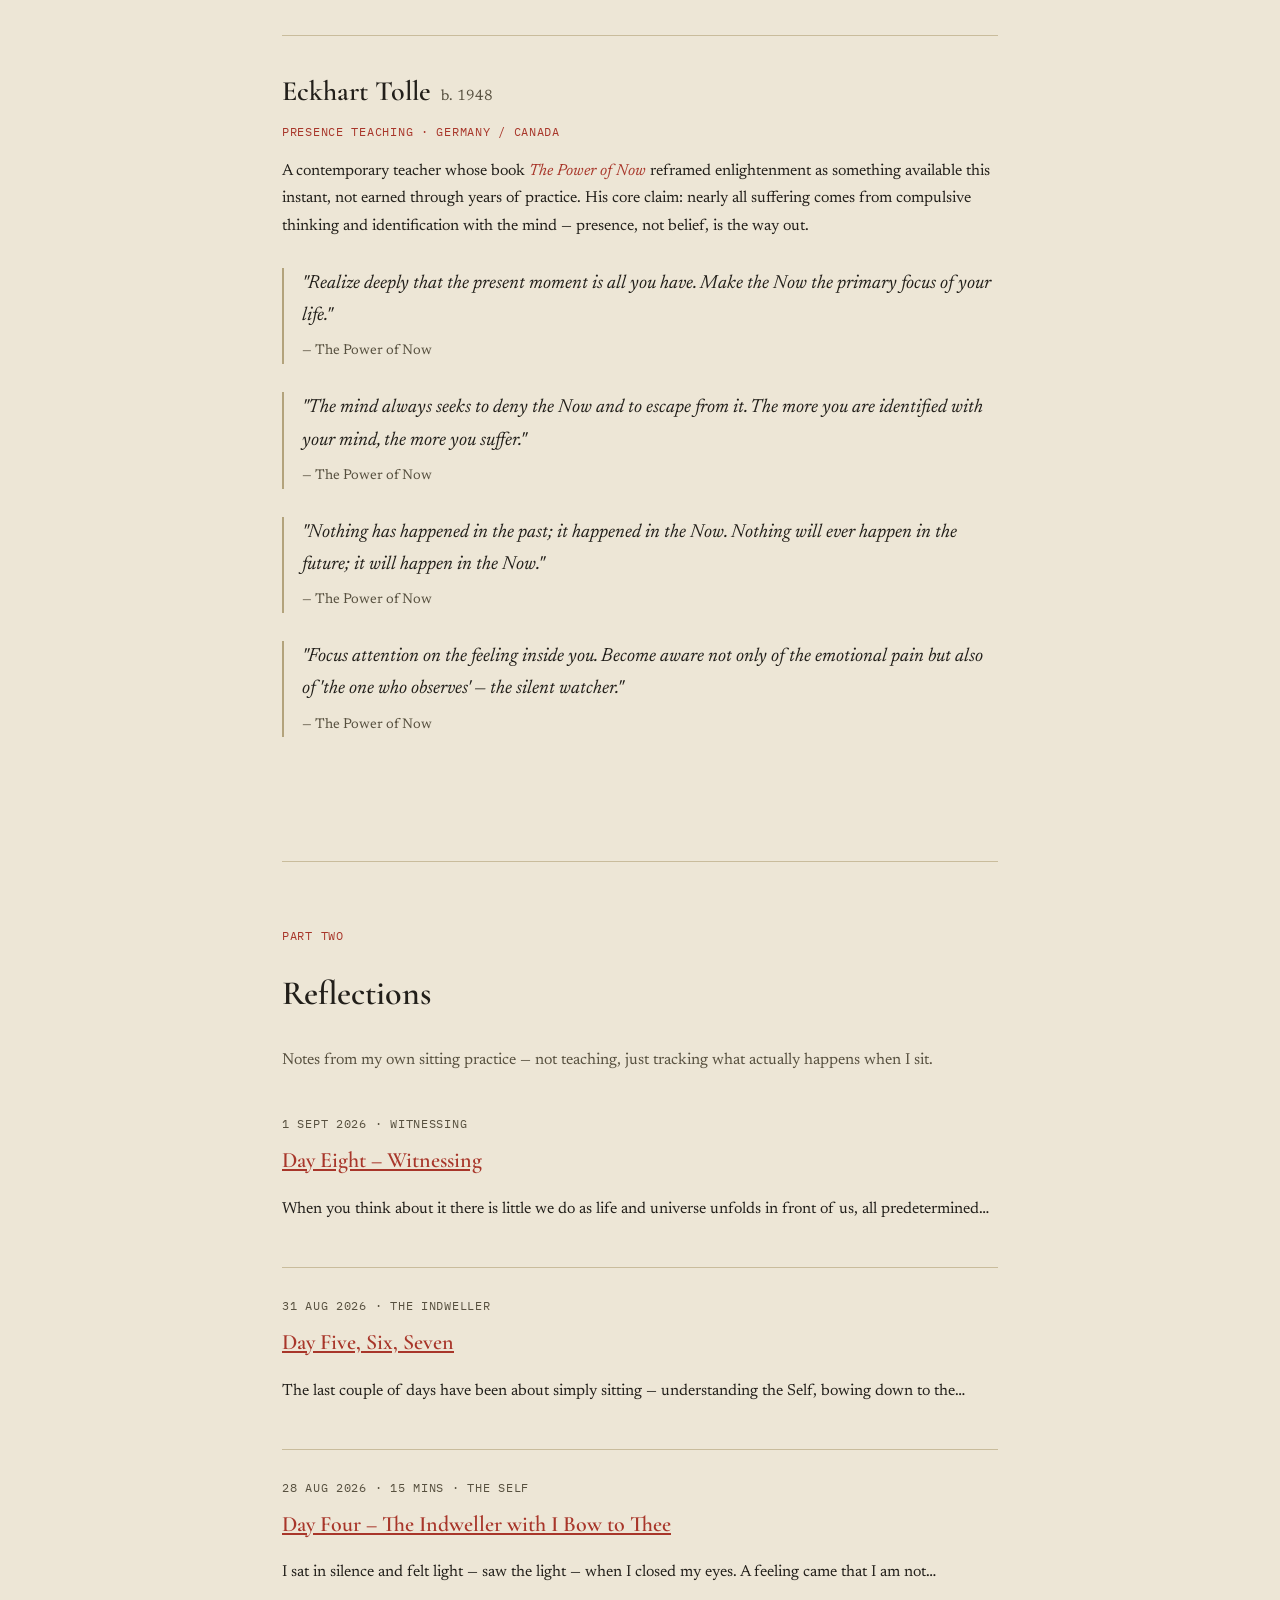
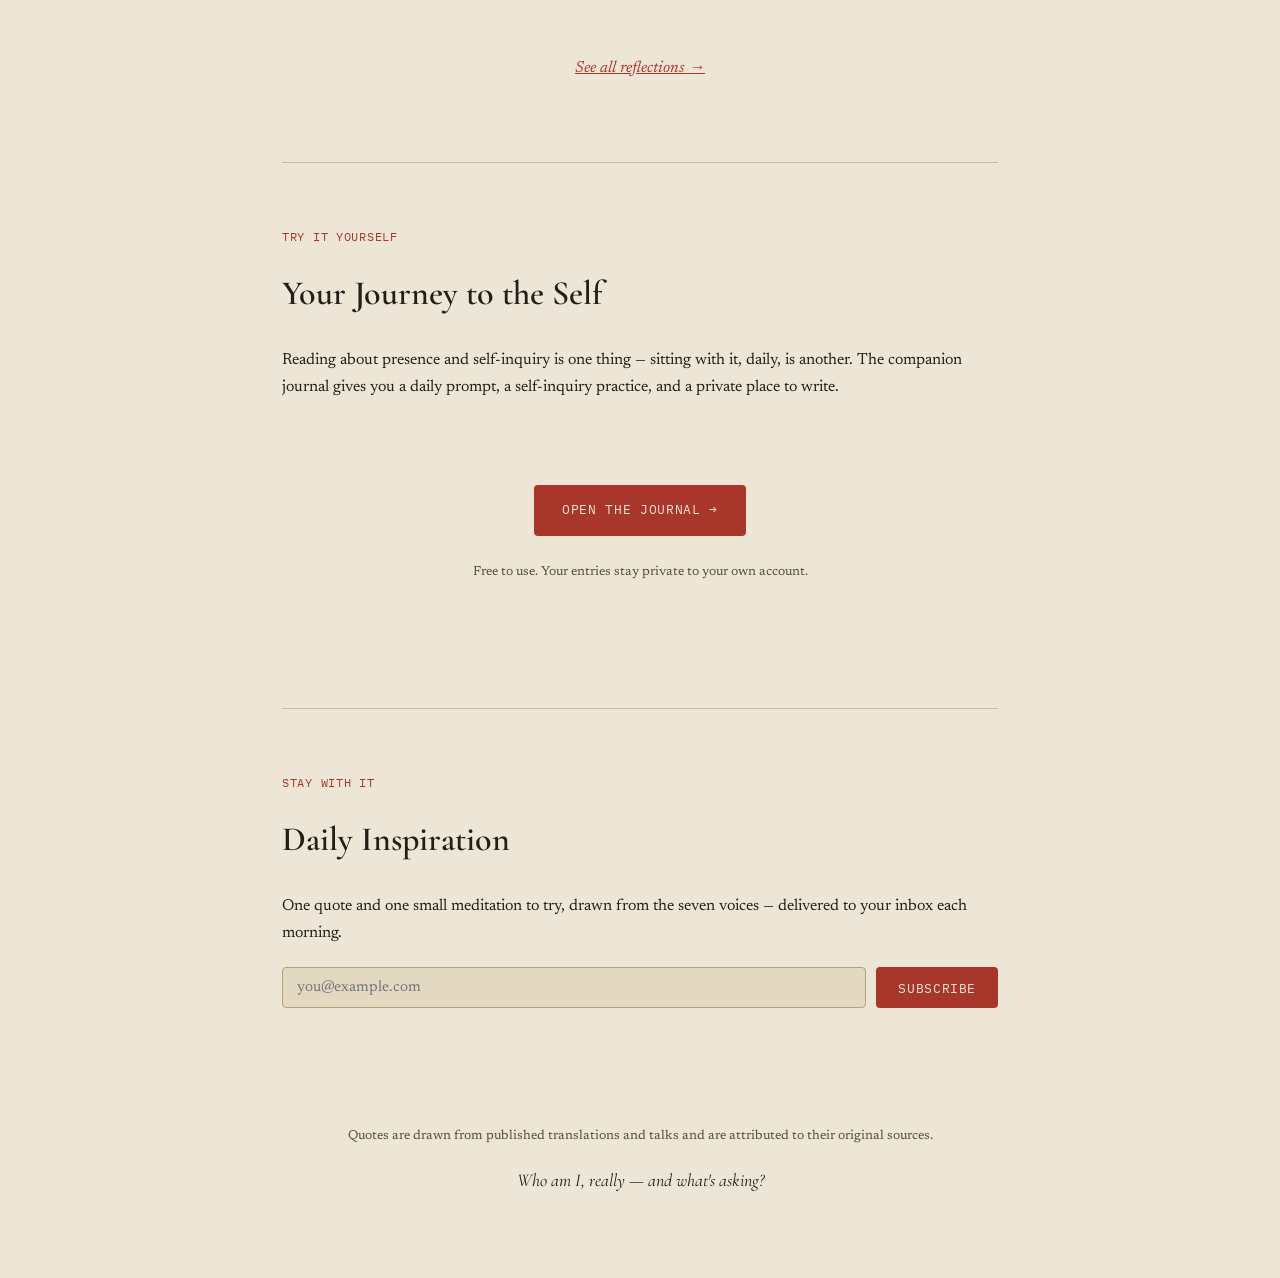
==== commit 81d14dec: "Add files via upload" ====
--- a/index.html
+++ b/index.html
@@ -214,7 +214,7 @@
           <a href="#nagarjuna">Nāgārjuna</a>
         </div>
       </div>
-      <a href="#reflections">Reflections</a>
+      <a href="reflections/index.html">Reflections</a>
       <a href="#journal">Journal App</a>
       <a href="#inspire">Daily Email</a>
     </nav>
@@ -350,40 +350,22 @@
     <h2>Reflections</h2>
     <p class="teacher-intro">Notes from my own sitting practice — not teaching, just tracking what actually happens when I sit.</p>
 
-    <!-- TODO: each entry below was truncated when read from the live site — copy the full text
-         from https://findingtheself.app/#reflections and replace. Dates shown are real. -->
-
     <article class="reflection">
       <div class="meta mono">1 Sept 2026 · Witnessing</div>
-      <h3>Day Eight – Witnessing</h3>
+      <h3><a href="reflections/day-eight-witnessing.html">Day Eight – Witnessing</a></h3>
       <p>When you think about it there is little we do as life and universe unfolds in front of us, all predetermined…</p>
     </article>
     <article class="reflection">
       <div class="meta mono">31 Aug 2026 · The Indweller</div>
-      <h3>Day Five, Six, Seven</h3>
+      <h3><a href="reflections/day-five-six-seven.html">Day Five, Six, Seven</a></h3>
       <p>The last couple of days have been about simply sitting — understanding the Self, bowing down to the…</p>
     </article>
     <article class="reflection">
       <div class="meta mono">28 Aug 2026 · 15 mins · The Self</div>
-      <h3>Day Four – The Indweller with I Bow to Thee</h3>
+      <h3><a href="reflections/day-four-the-indweller.html">Day Four – The Indweller with I Bow to Thee</a></h3>
       <p>I sat in silence and felt light — saw the light — when I closed my eyes. A feeling came that I am not…</p>
     </article>
-    <article class="reflection">
-      <div class="meta mono">27 Aug 2026 · 15 mins · Emptiness</div>
-      <h3>Day Three – Who Is Meditating?</h3>
-      <p>Sitting in meditation today, concentrating on the Agni Chakra, I noticed the body felt like it wasn't…</p>
-    </article>
-    <article class="reflection">
-      <div class="meta mono">26 Aug 2026 · 30 mins · Witnessing</div>
-      <h3>Day Two – Walking Meditation</h3>
-      <p>Actually noticing the steps I take, the path I walk down — trying to hold a cleared mind. It's hard…</p>
-    </article>
-    <article class="reflection">
-      <div class="meta mono">25 Aug 2026 · 15 mins · Breath Awareness</div>
-      <h3>Day One – Just Sitting</h3>
-      <p>First real sit in a while. Mostly noticing how loud the mind is in the first five minutes — the to-do…</p>
-    </article>
-    <p class="reflection-note">next entry, whenever it's written</p>
+    <p class="reflection-note"><a href="reflections/index.html">See all reflections →</a></p>
   </section>
 
   <section id="journal">
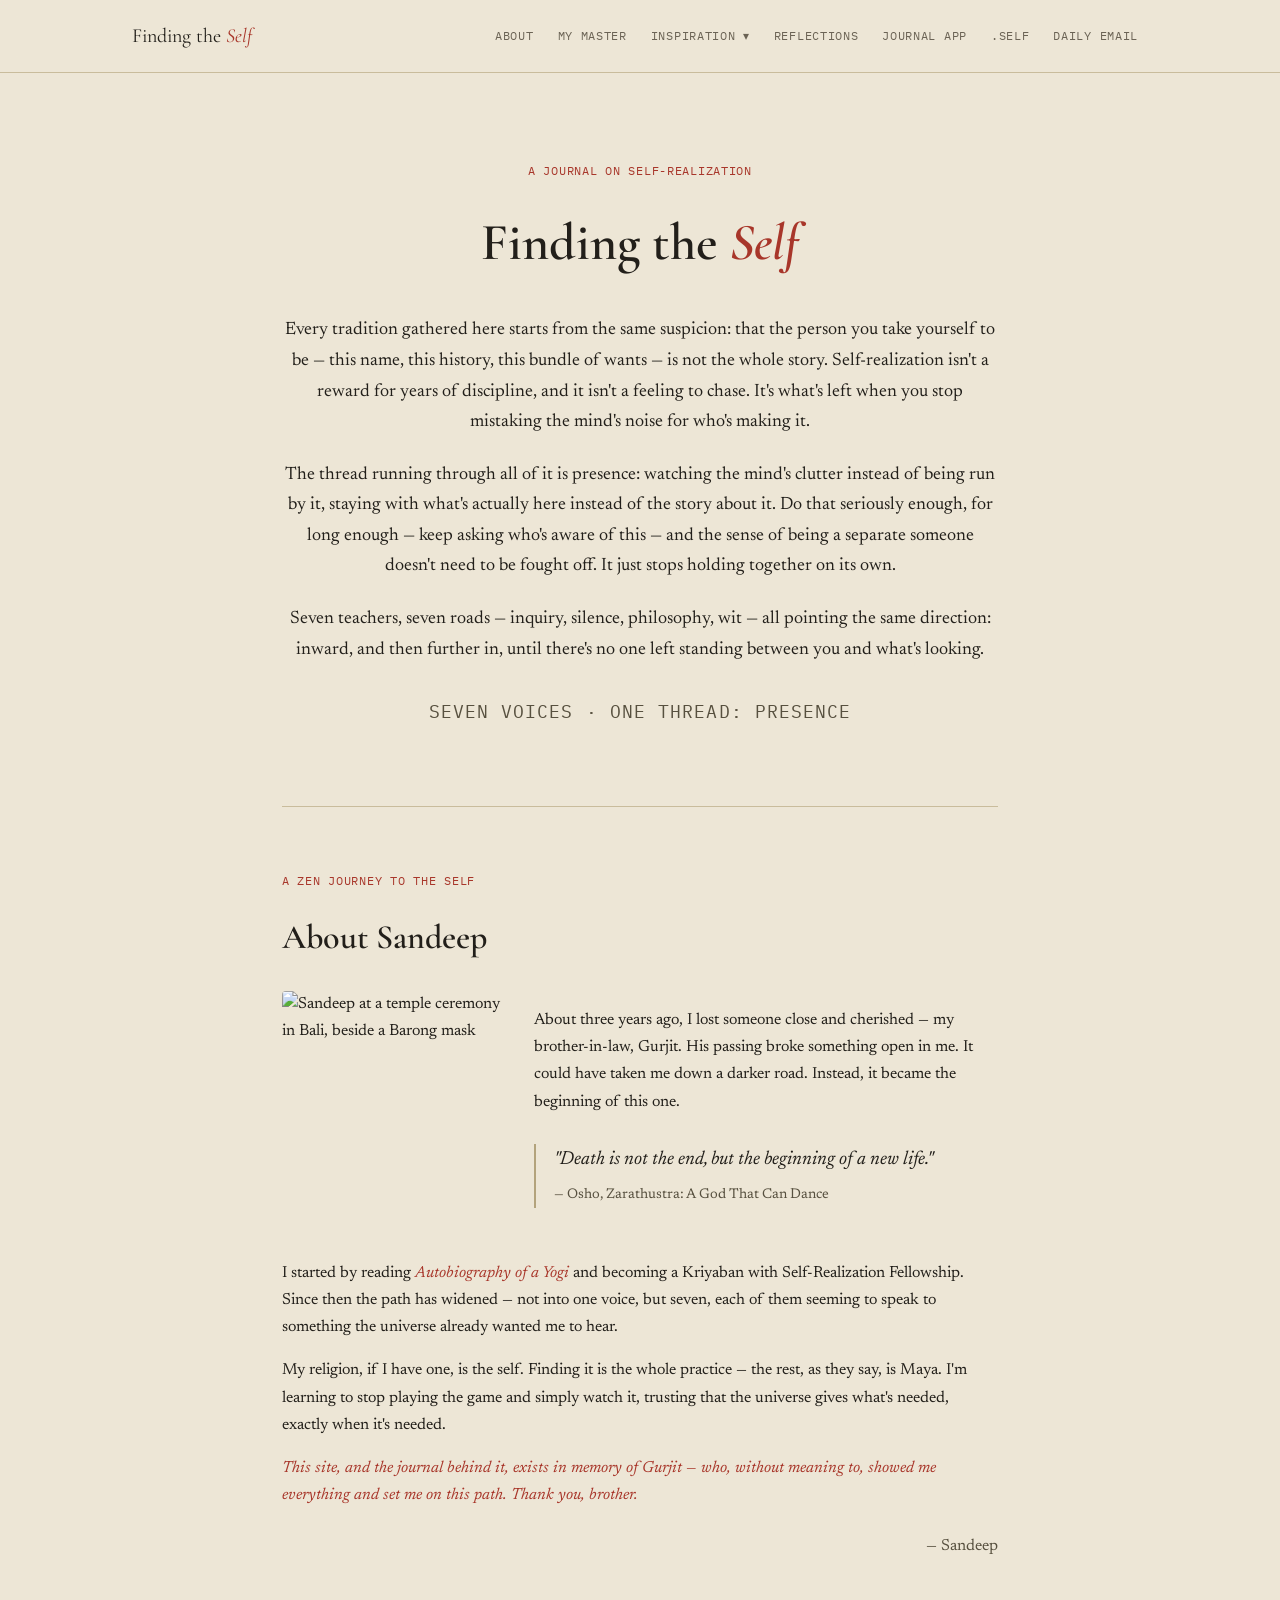
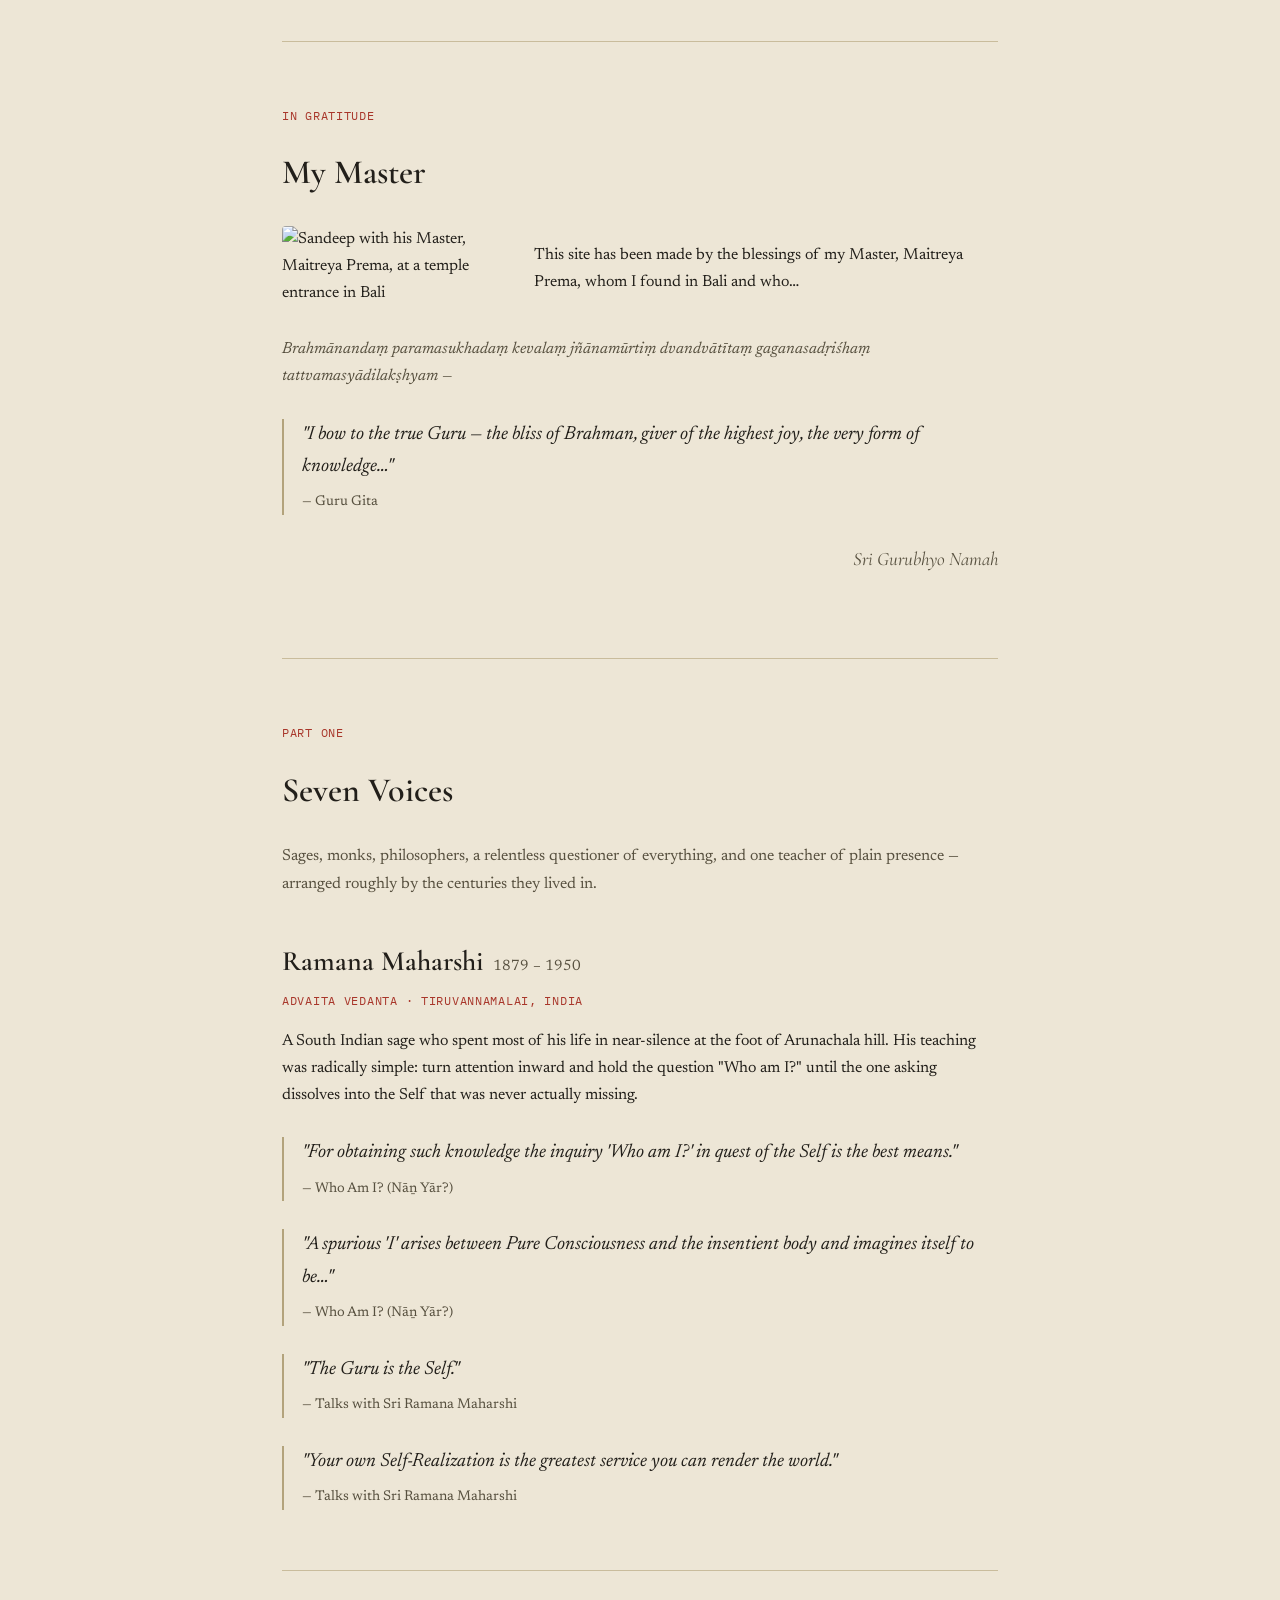
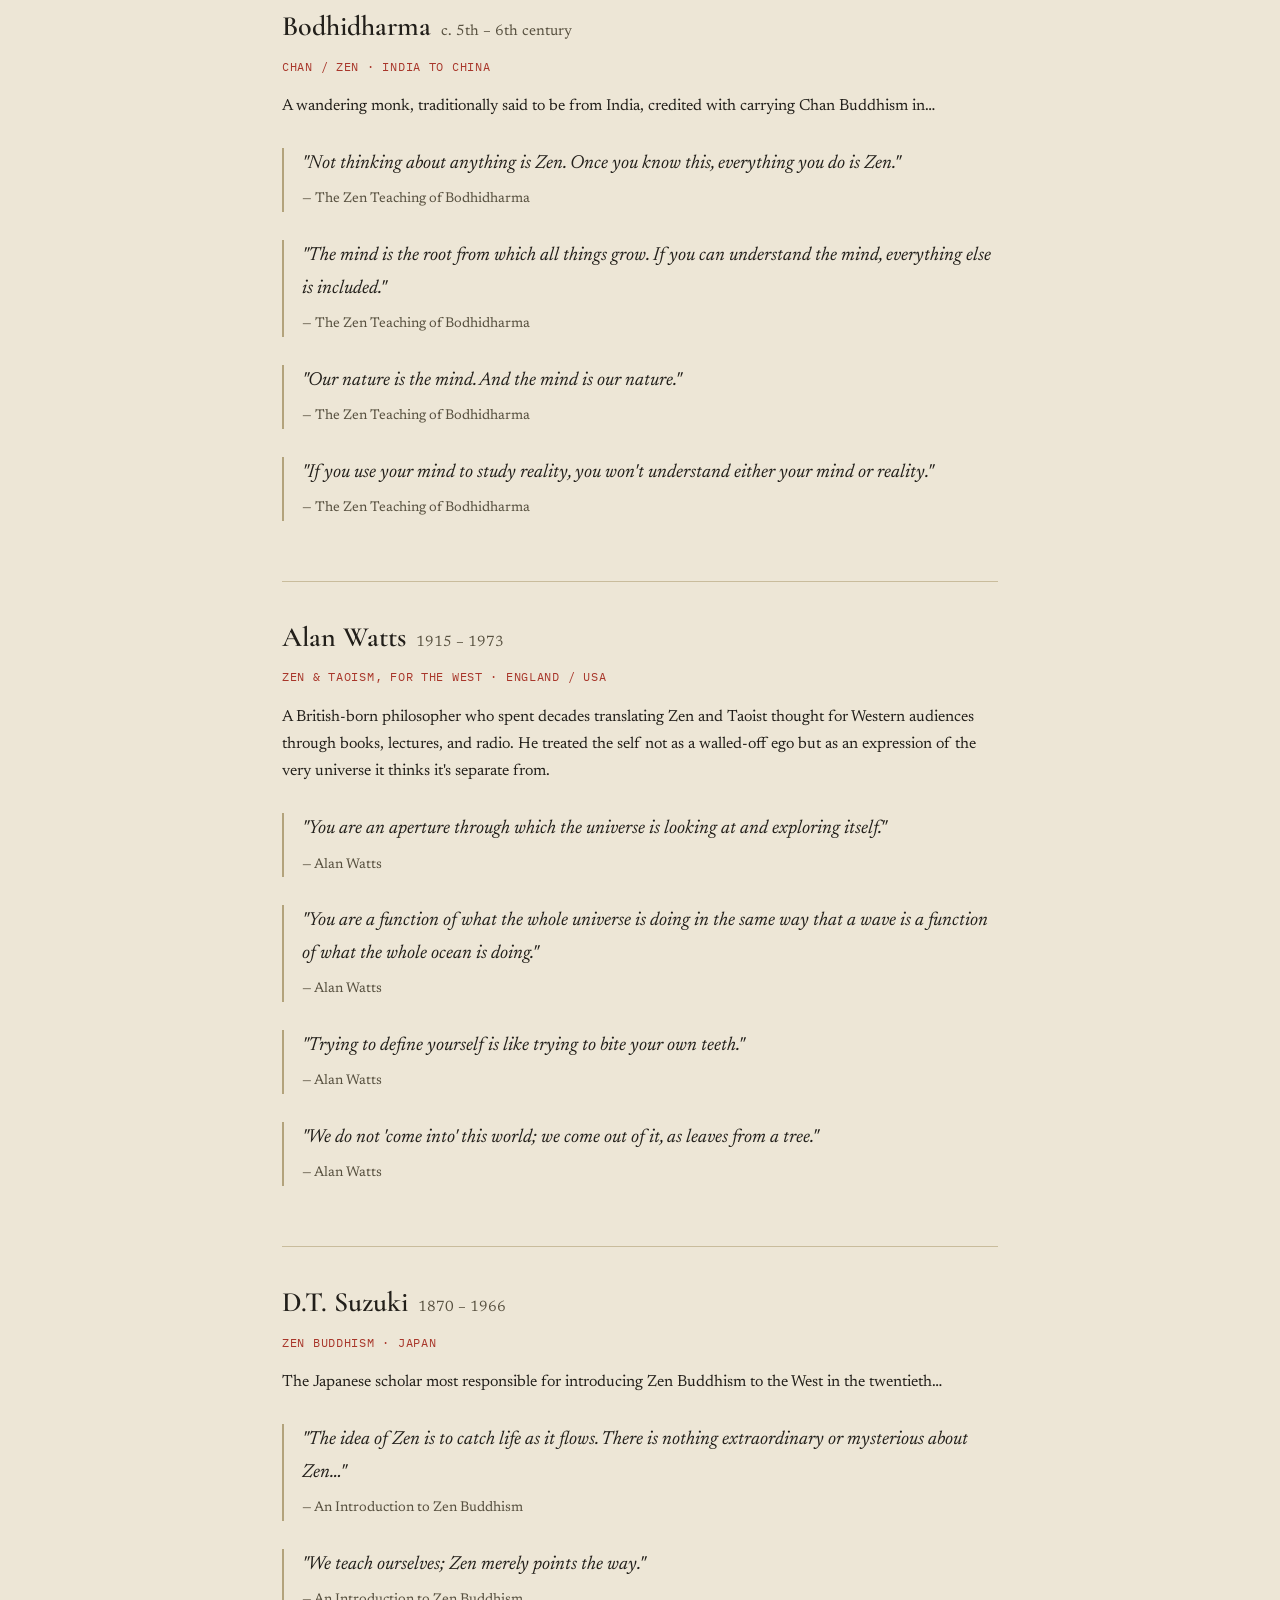
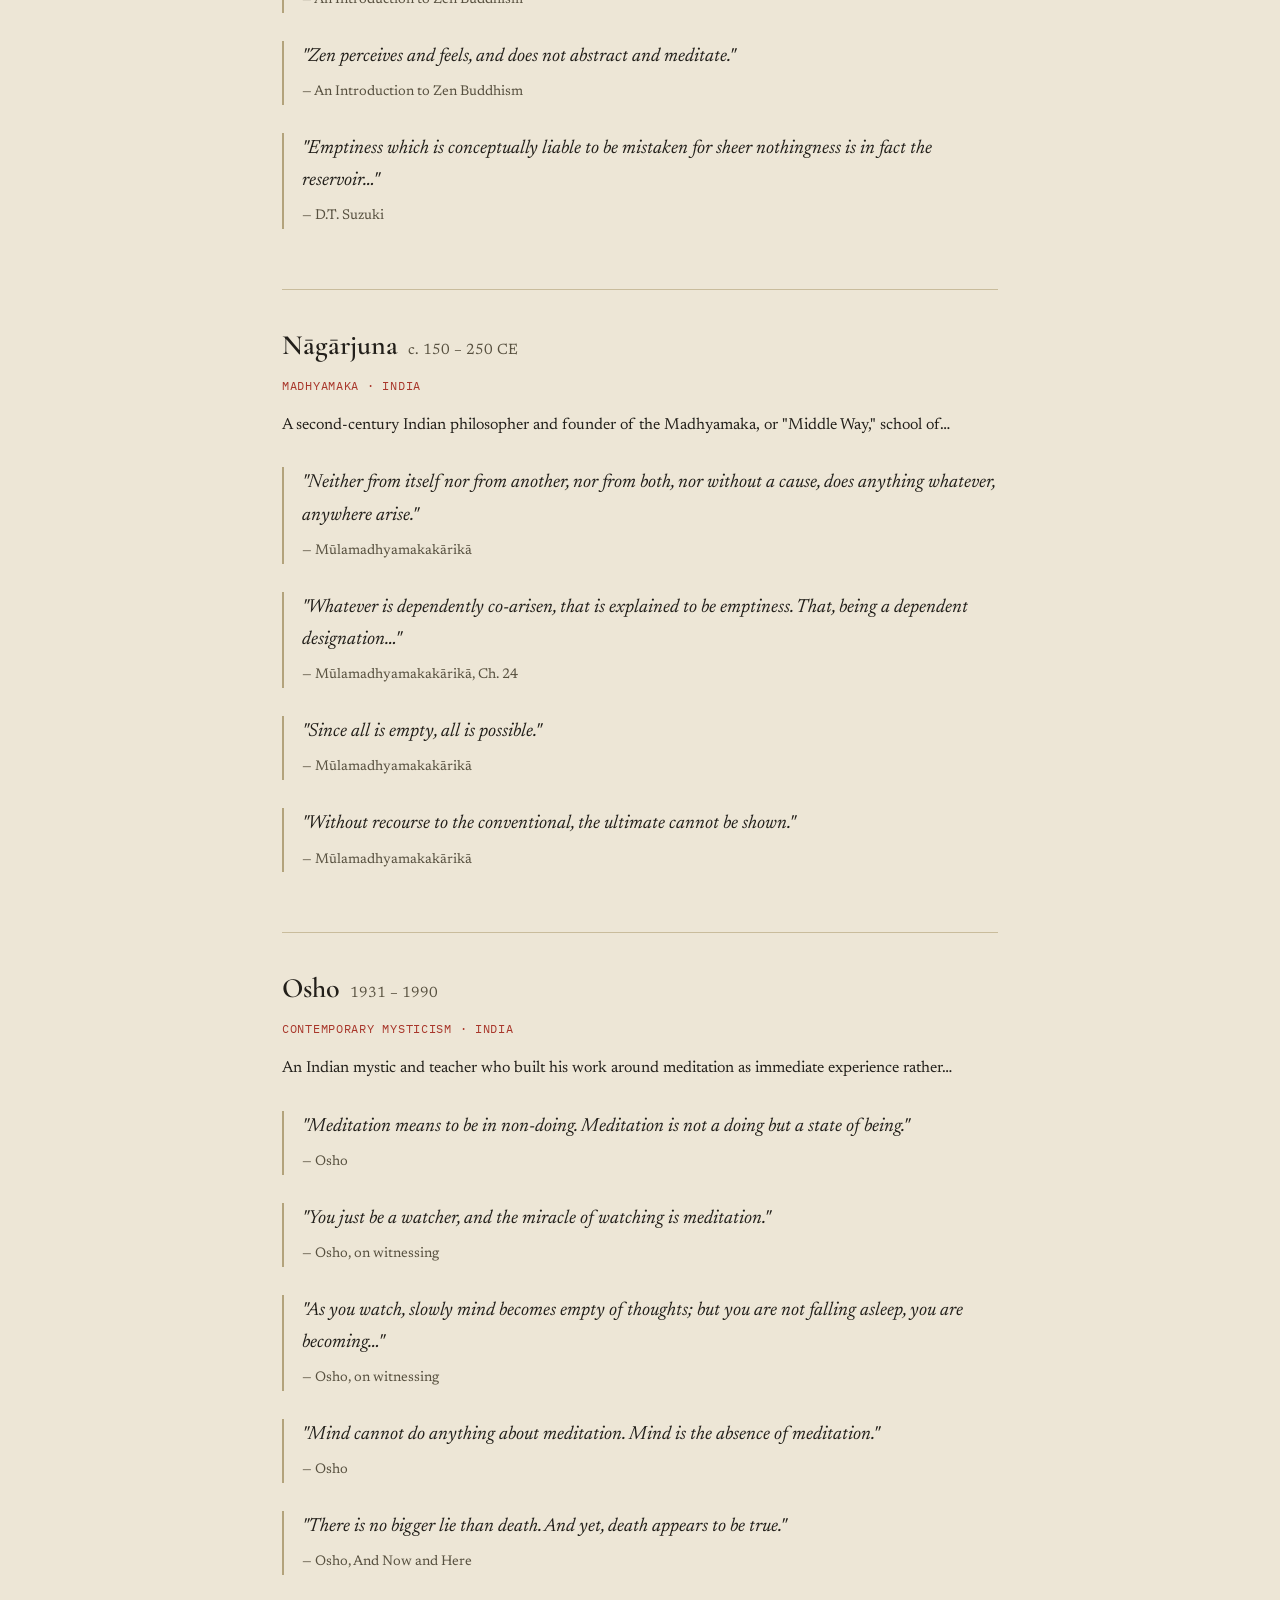
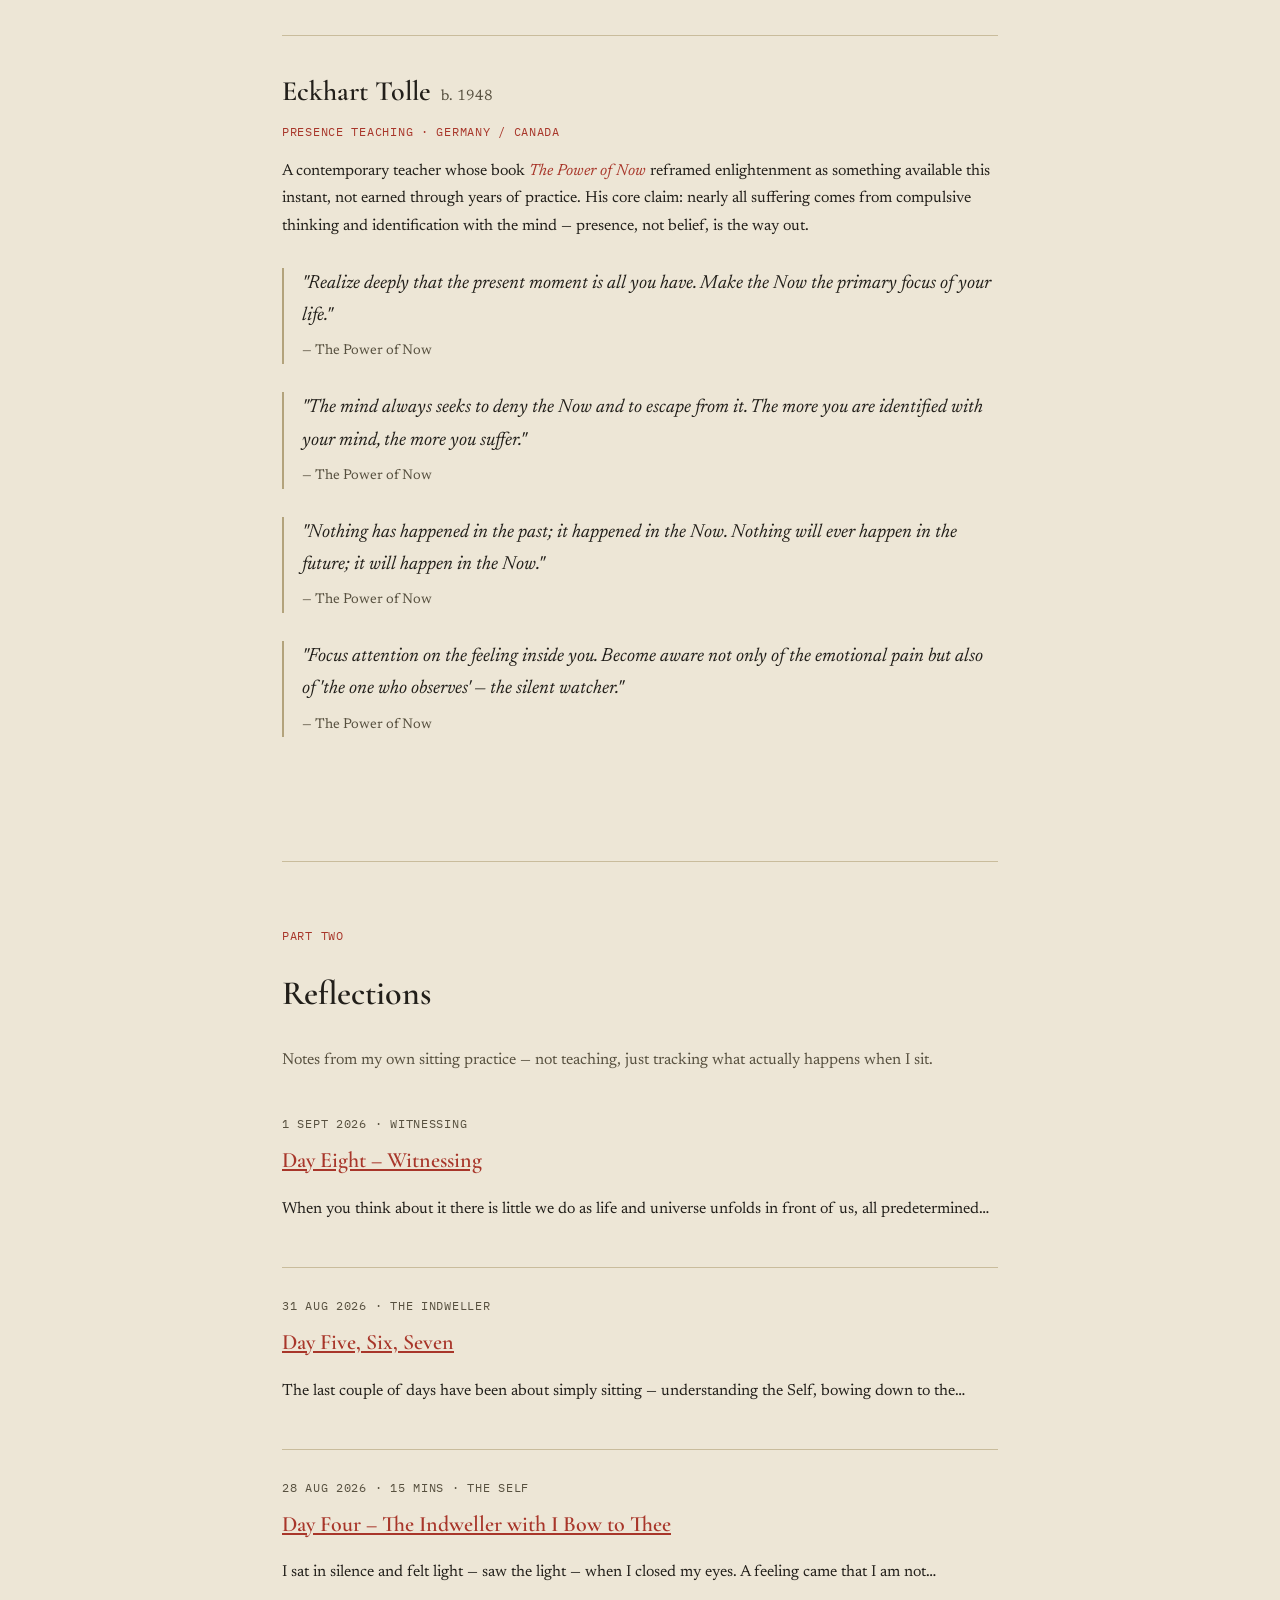
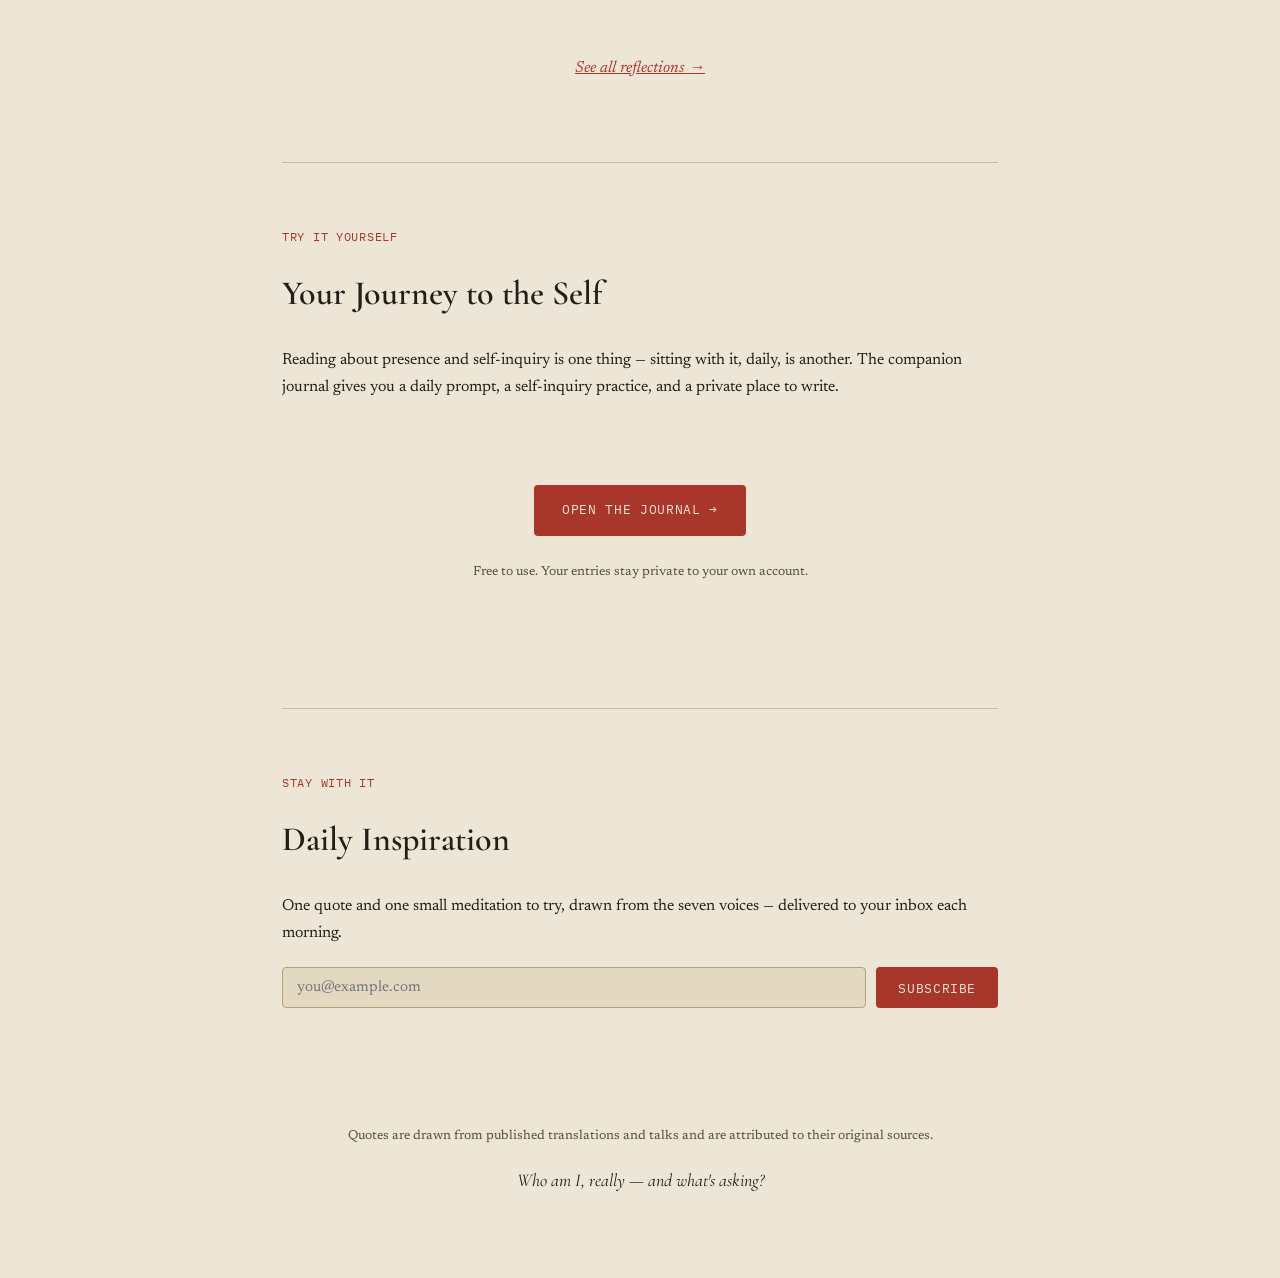
==== commit d7aa48e2: "Add files via upload" ====
--- a/index.html
+++ b/index.html
@@ -216,6 +216,7 @@
       </div>
       <a href="reflections/index.html">Reflections</a>
       <a href="#journal">Journal App</a>
+      <a href="self-system.html">.Self</a>
       <a href="#inspire">Daily Email</a>
     </nav>
   </div>
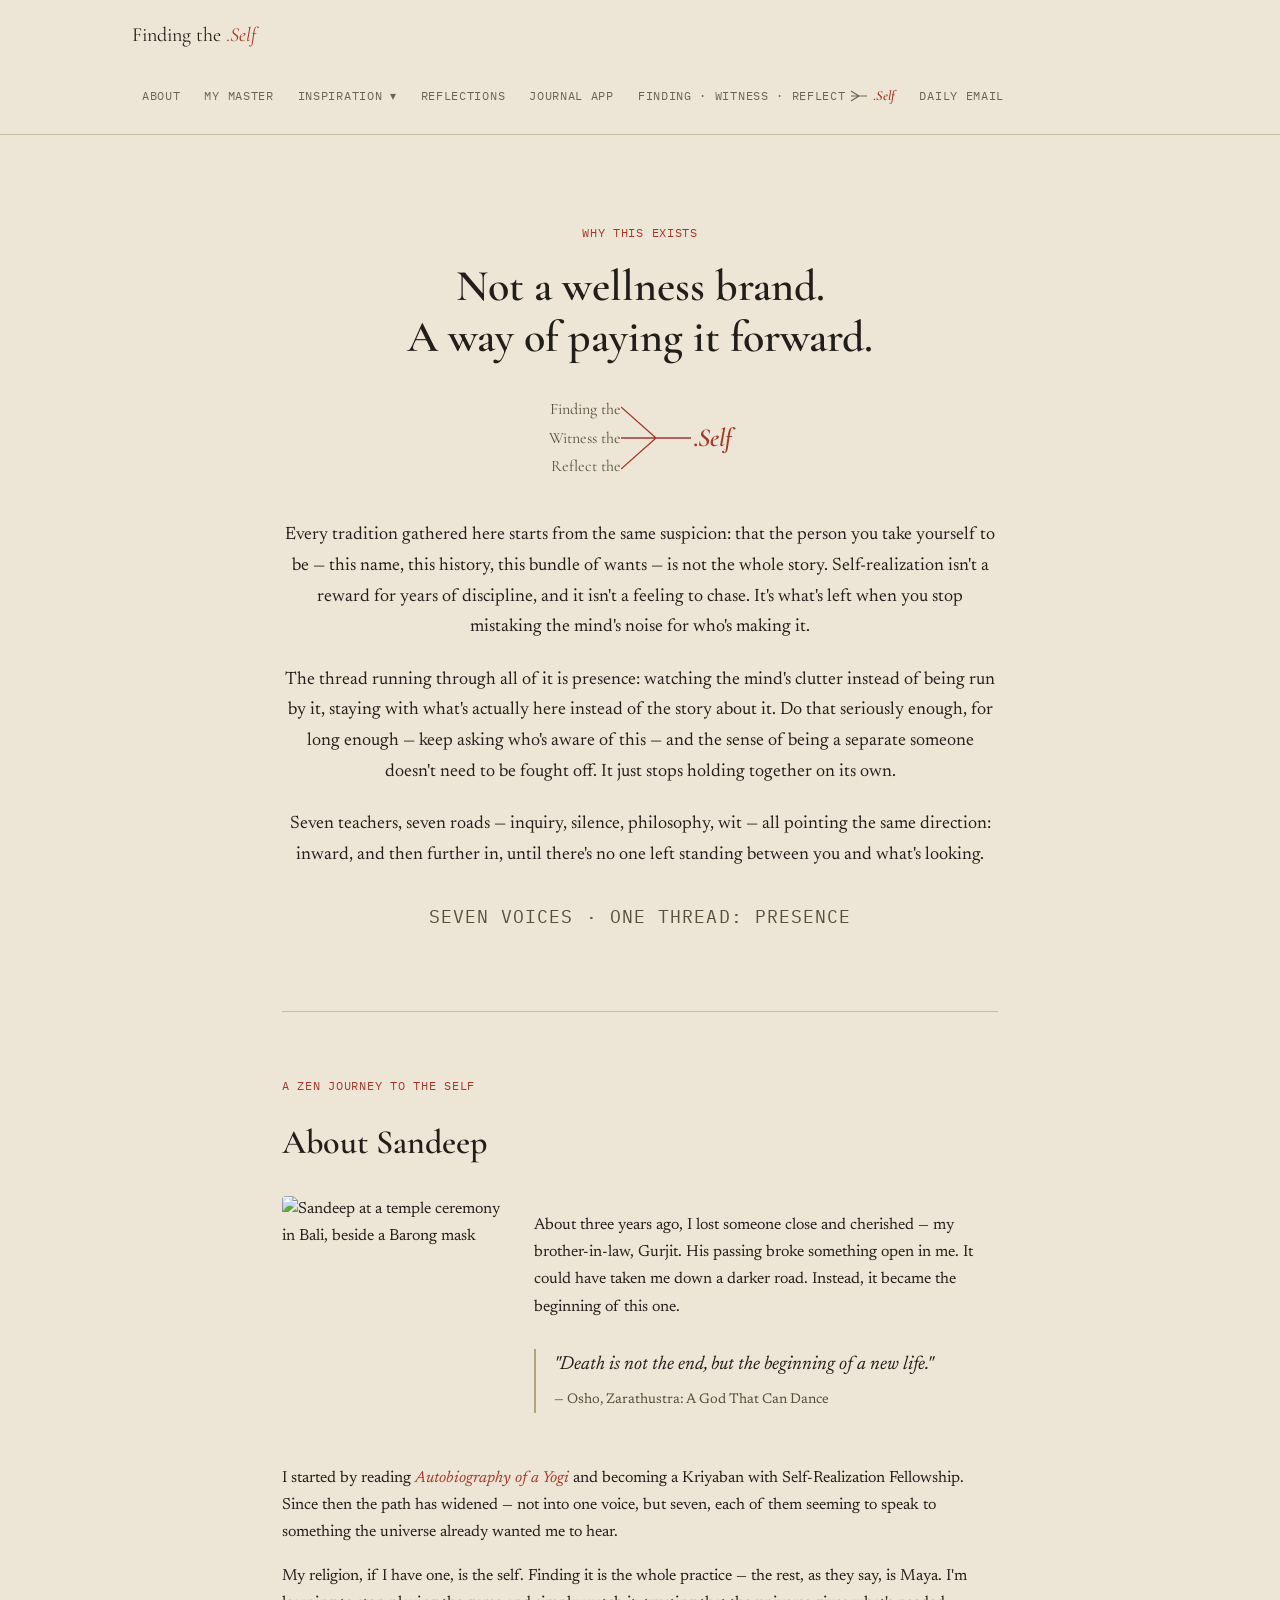
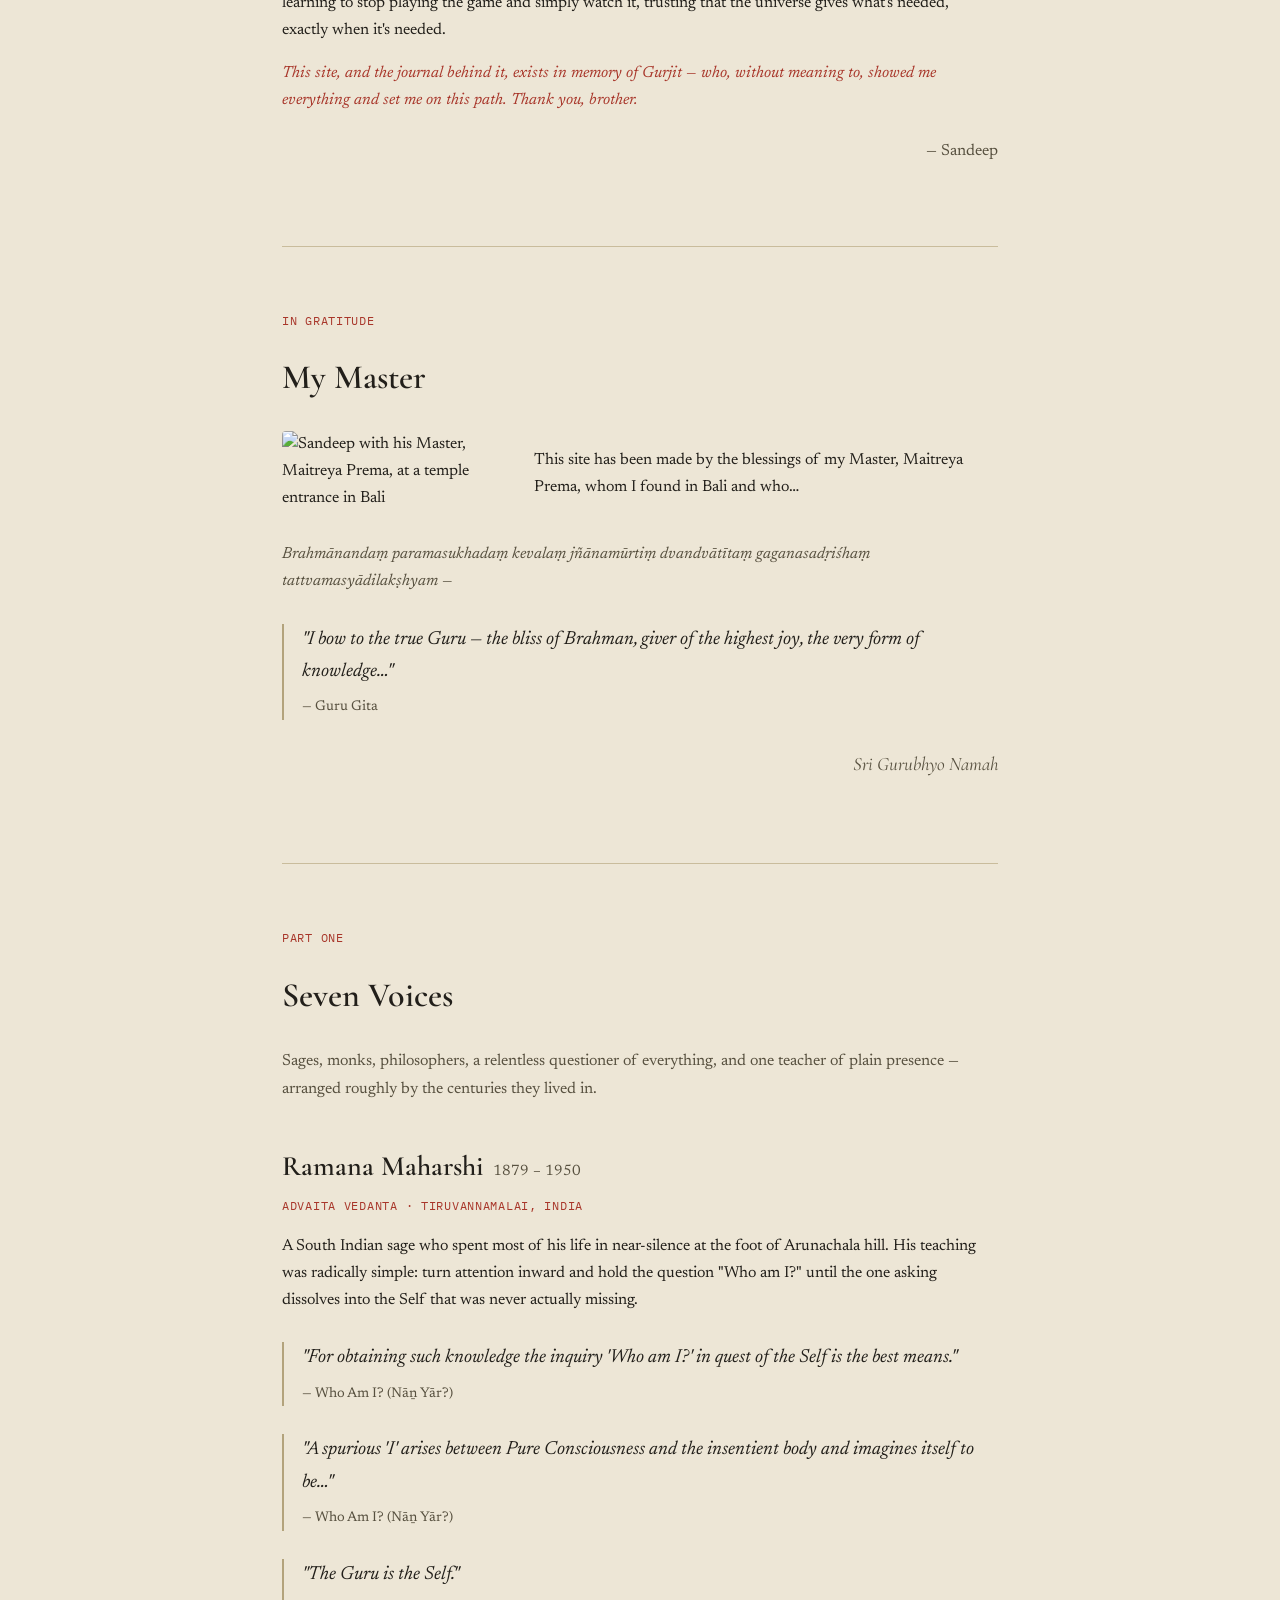
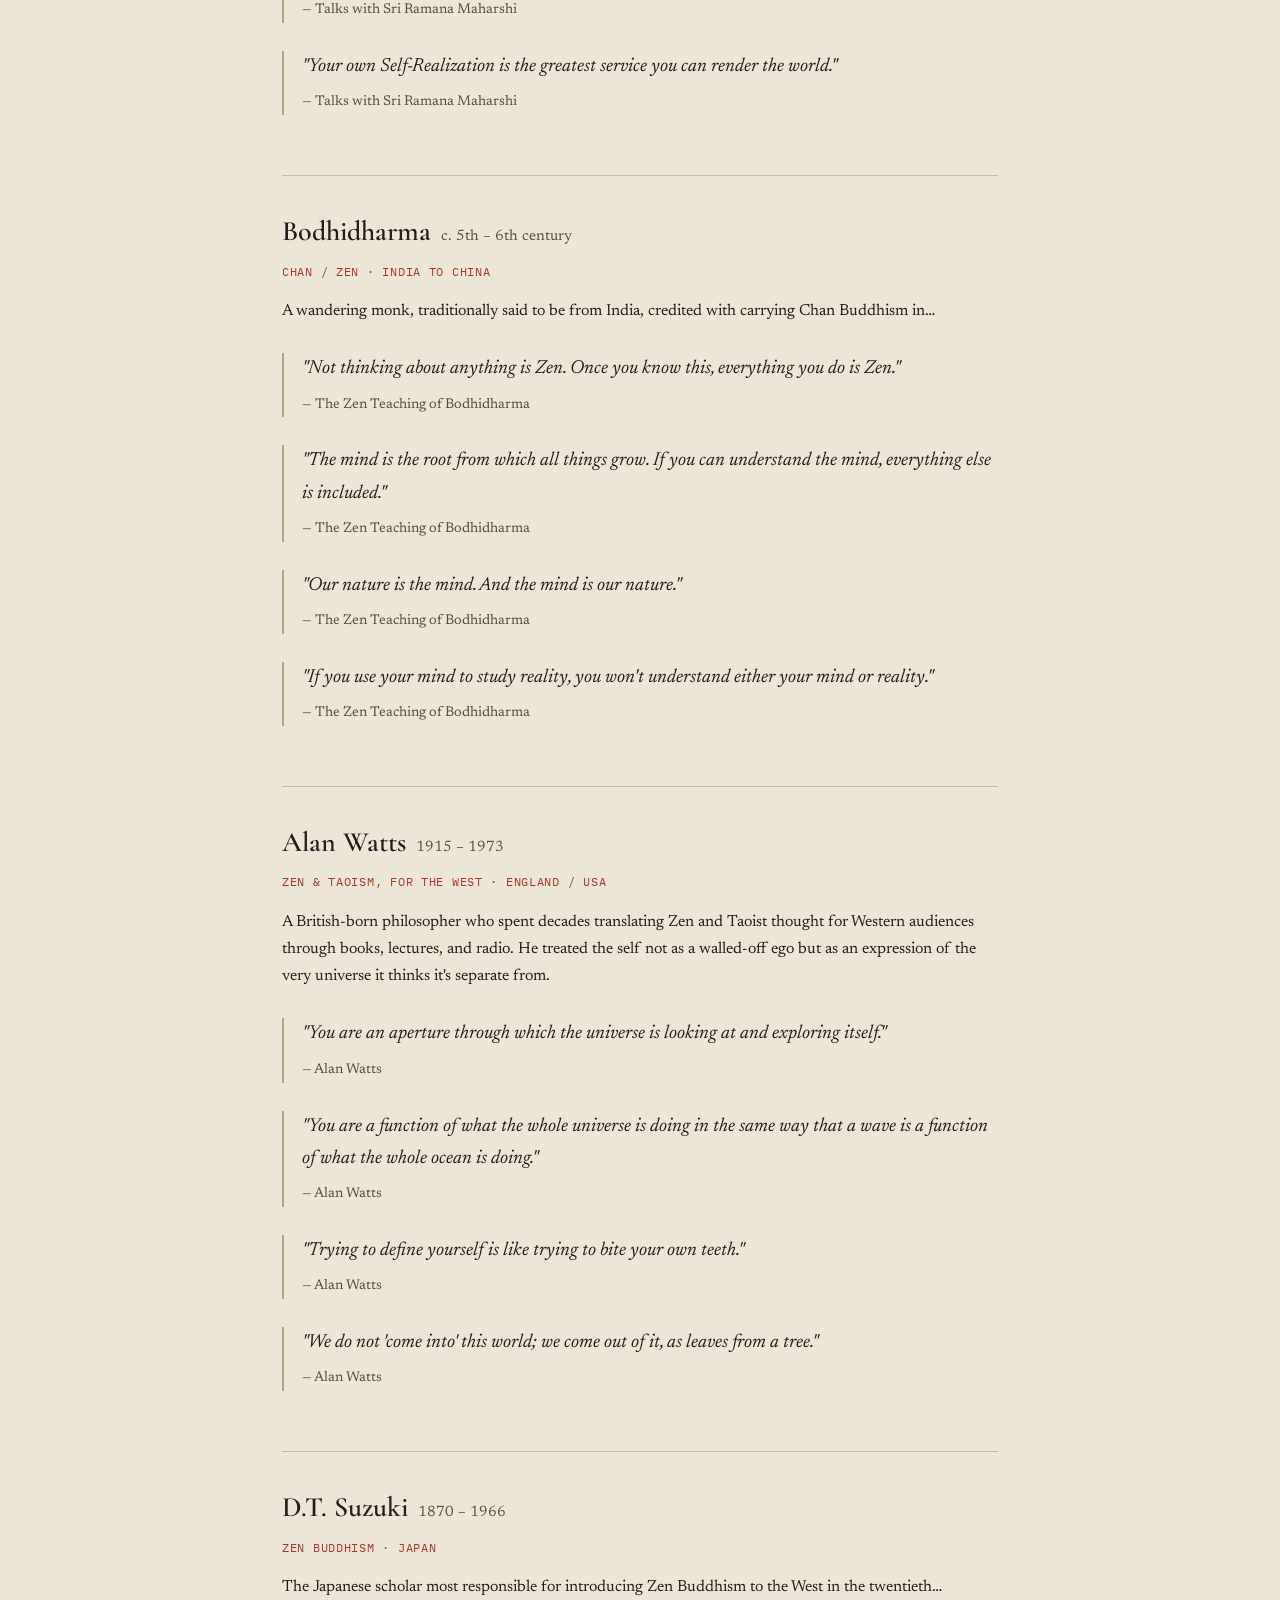
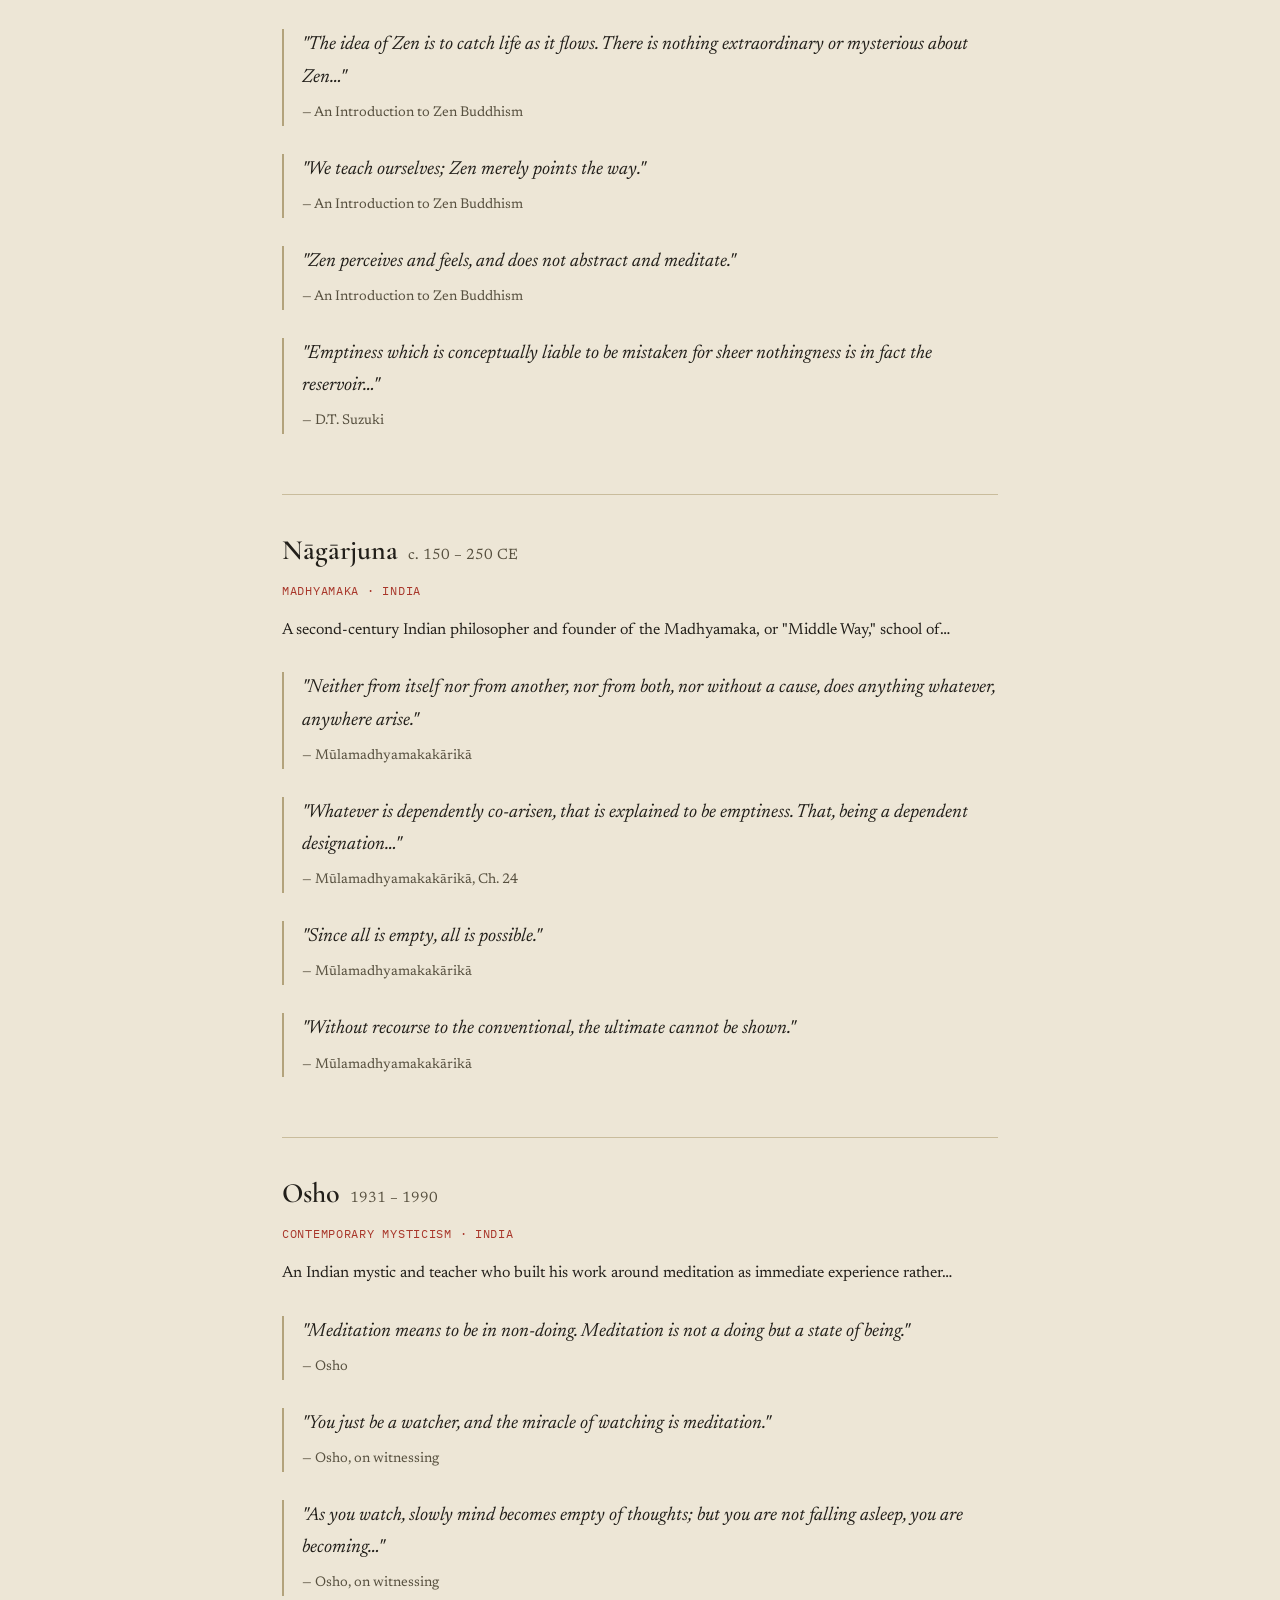
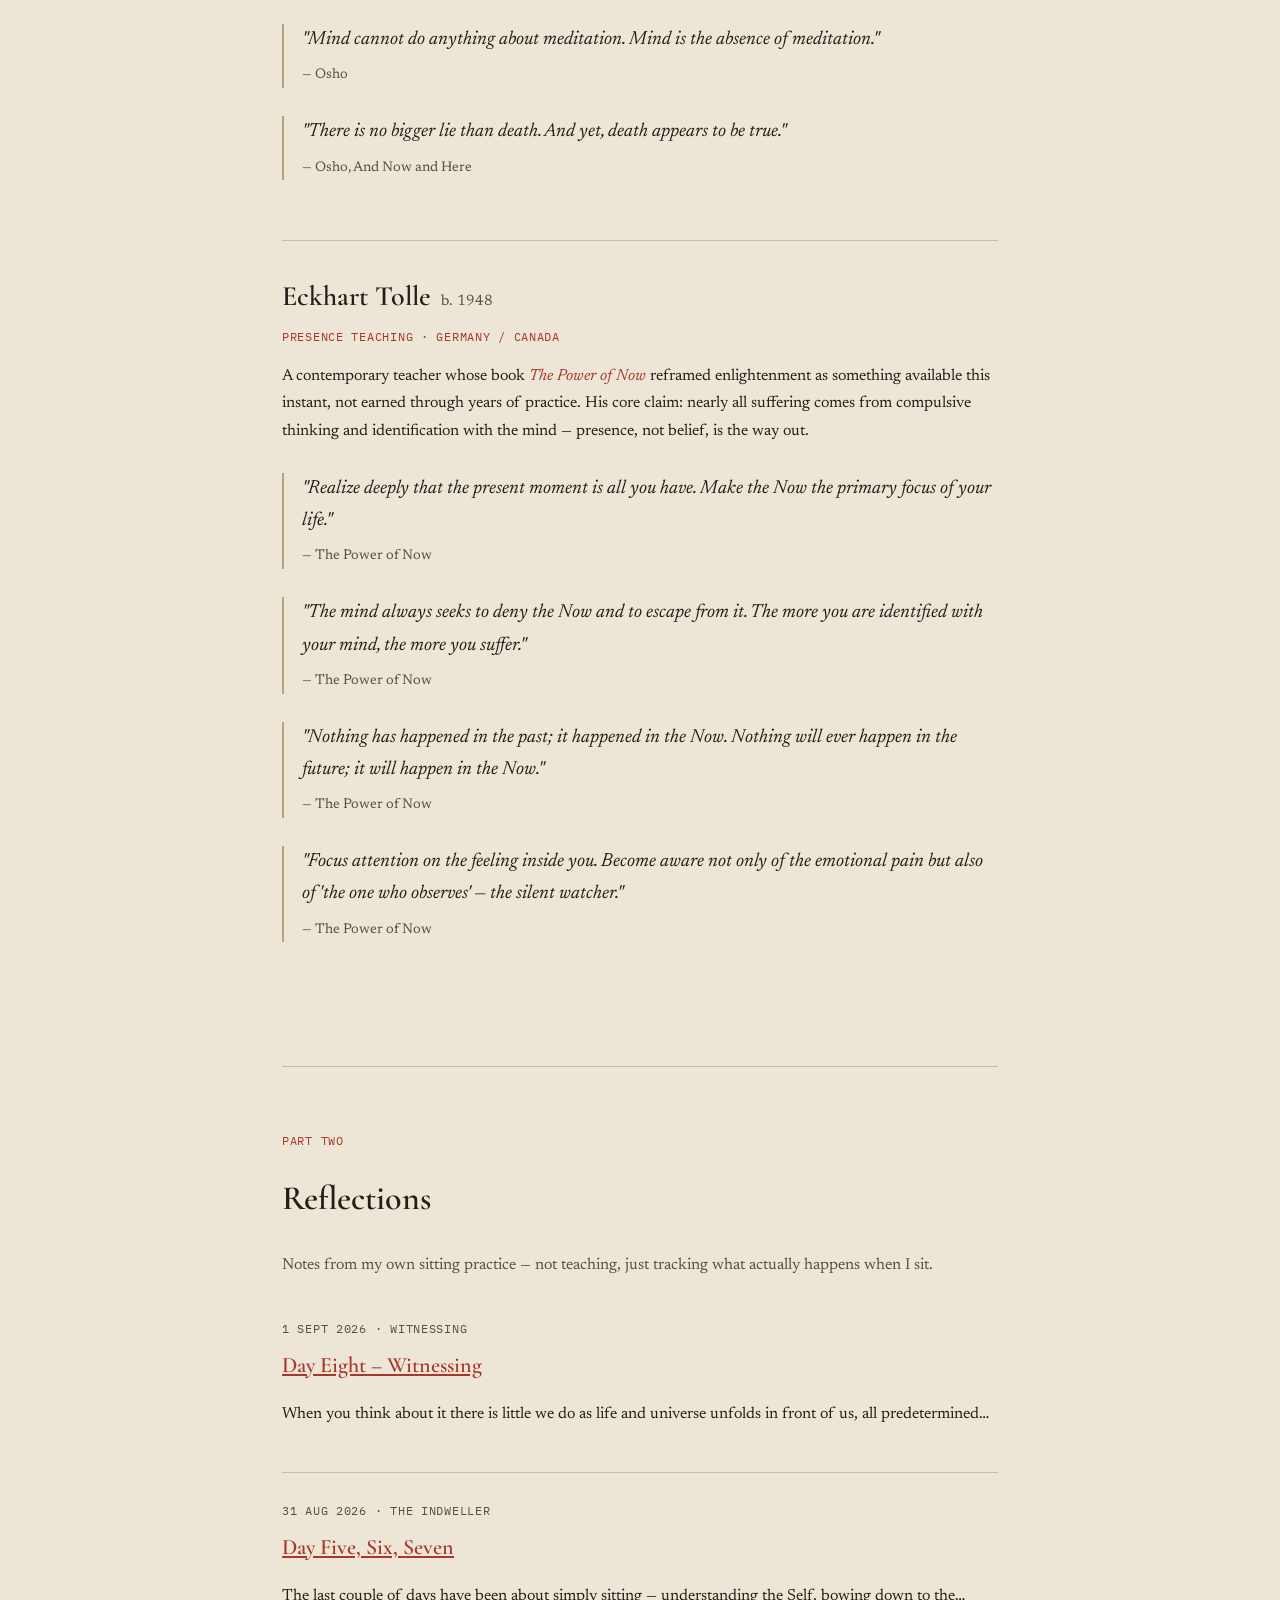
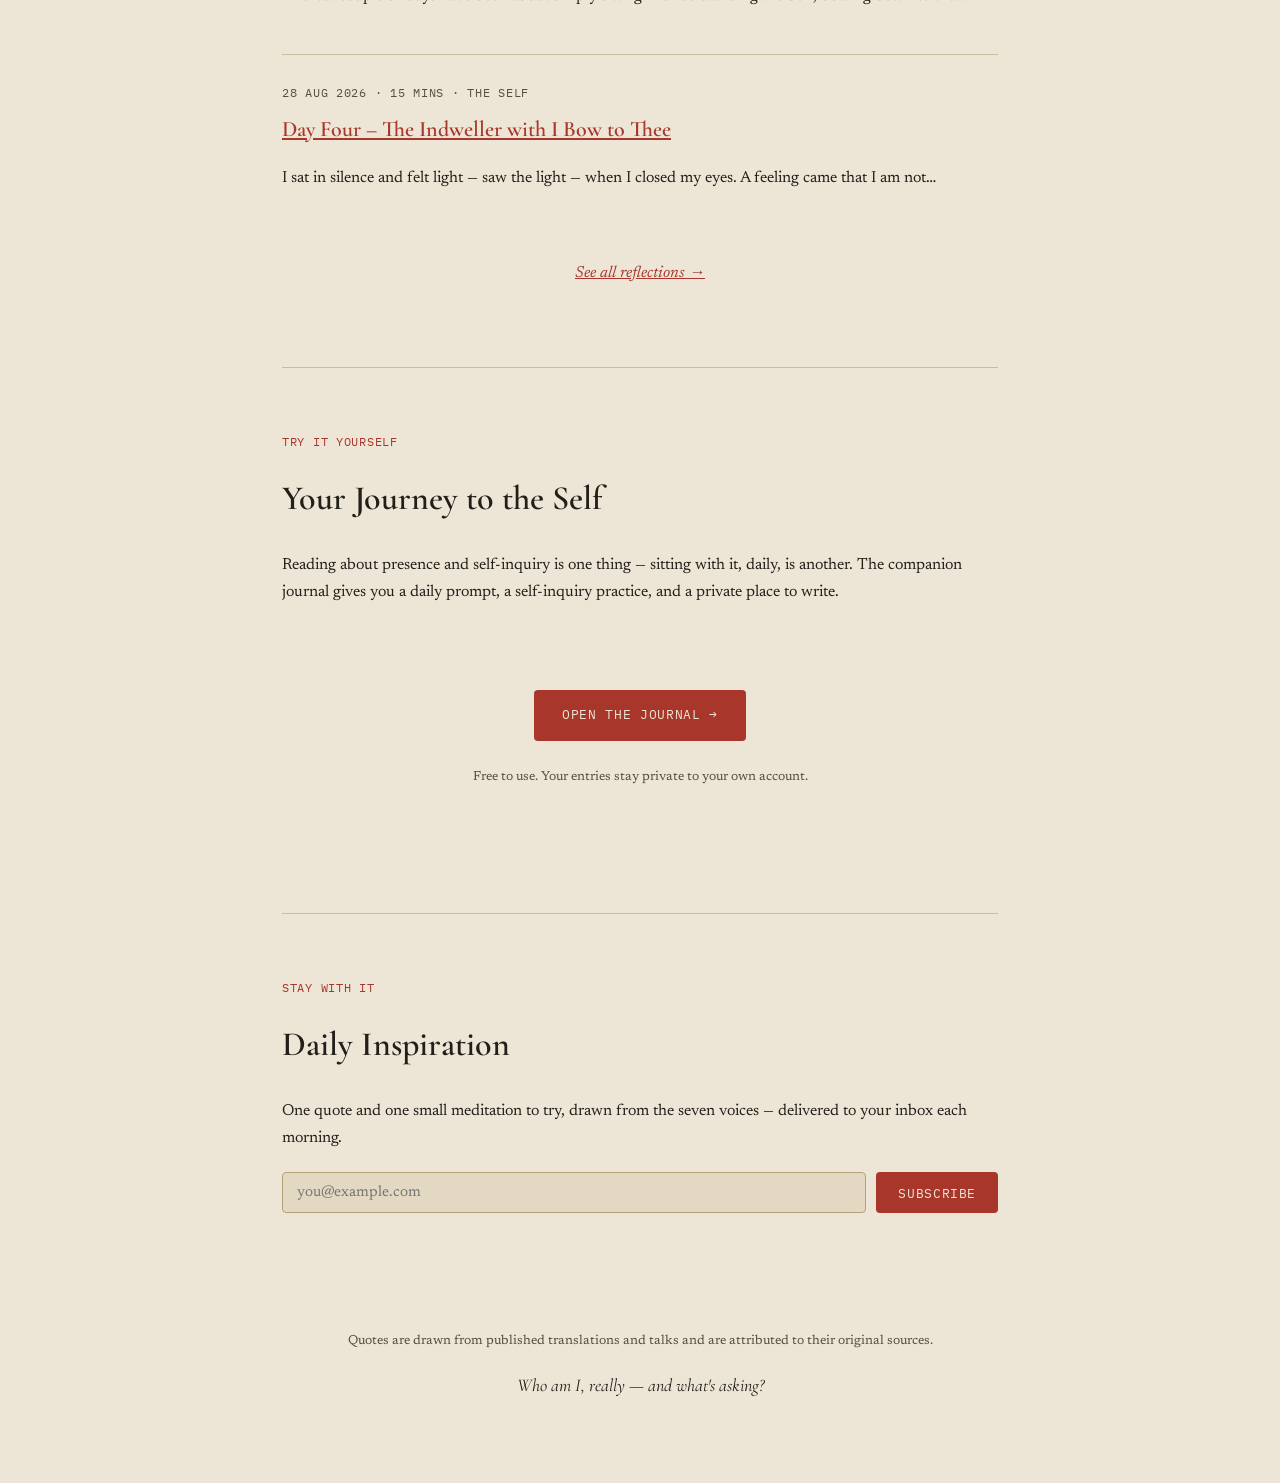
==== commit 68632466: "Add files via upload" ====
--- a/index.html
+++ b/index.html
@@ -3,7 +3,7 @@
 <head>
 <meta charset="utf-8">
 <meta name="viewport" content="width=device-width, initial-scale=1">
-<title>Finding the Self — A journal on self-realization</title>
+<title>Finding the .Self — A journal on self-realization</title>
 <meta name="description" content="Seven teachers, seven roads, one thread: presence. A personal site on self-realization, with a companion journal app.">
 
 <!--
@@ -73,6 +73,7 @@
   }
 
   em { color: var(--seal); font-style: italic; }
+  .dot { color: var(--seal); }
 
   a { color: var(--seal); }
   a:focus-visible, button:focus-visible, input:focus-visible {
@@ -117,6 +118,11 @@
     padding: 8px 10px; border-radius: 4px;
   }
   .rail-links a:hover, .rail-links button.rail-dropdown-toggle:hover { color: var(--ink); background: var(--paper-raised); }
+  .self-lockup { display: inline-flex; align-items: center; gap: 6px; }
+  .self-lockup .lk-names { white-space: nowrap; }
+  .self-lockup svg { flex-shrink: 0; display: block; }
+  .self-lockup .lk-mark { font-family: "Cormorant Garamond", serif; font-style: italic; font-weight: 600; font-size: 14px; color: var(--seal); letter-spacing: 0; text-transform: none; }
+  .self-lockup .lk-mark .dot { font-style: normal; }
 
   .rail-dropdown { position: relative; }
   .inspiration-menu {
@@ -135,6 +141,14 @@
   .hero h1 { font-size: 52px; margin-bottom: 28px; }
   .hero p { font-size: 18px; color: var(--ink); margin: 0 0 22px; }
   .hero .caption { margin-top: 32px; color: var(--ink-soft); }
+
+  .hero .manifesto { font-size: 44px; line-height: 1.15; margin-bottom: 6px; }
+  .hero-lockup { display: inline-flex; align-items: center; margin: 28px 0 40px; }
+  .hero-lockup .names { display: flex; flex-direction: column; justify-content: space-between; align-items: flex-end; height: 84px; font-family: "Cormorant Garamond", serif; font-size: 16px; color: var(--ink-soft); }
+  .hero-lockup svg { flex-shrink: 0; display: block; }
+  .hero-lockup .self-mark { font-family: "Cormorant Garamond", serif; font-size: 26px; font-weight: 600; color: var(--ink); margin-left: 2px; }
+  .hero-lockup .self-mark .dot { color: var(--seal); }
+  .hero-lockup .self-mark em { color: var(--seal); font-style: italic; }
 
   section { padding: 64px 0; border-top: 1px solid var(--line); }
   section .eyebrow { text-align: left; }
@@ -198,7 +212,7 @@
 
 <header class="rail">
   <div class="rail-inner">
-    <span class="rail-mark">Finding the <em>Self</em></span>
+    <span class="rail-mark">Finding the <span class="dot">.</span><em>Self</em></span>
     <nav class="rail-links" aria-label="Primary">
       <a href="#about">About</a>
       <a href="#master">My Master</a>
@@ -216,15 +230,24 @@
       </div>
       <a href="reflections/index.html">Reflections</a>
       <a href="#journal">Journal App</a>
-      <a href="self-system.html">.Self</a>
+      <a class="self-lockup" href="self-system.html" aria-label="The .Self system — Finding the .Self, Witness.Self, and Reflect.Self">
+        <span class="lk-names">Finding · Witness · Reflect</span>
+        <svg width="16" height="12" viewBox="0 0 16 12" aria-hidden="true"><path d="M0,1 L8,6 M0,6 L8,6 M0,11 L8,6 M8,6 L16,6" fill="none" stroke="currentColor" stroke-width="1.1"/></svg>
+        <span class="lk-mark"><span class="dot">.</span>Self</span>
+      </a>
       <a href="#inspire">Daily Email</a>
     </nav>
   </div>
 </header>
 
 <header class="hero">
-  <span class="eyebrow mono">A journal on self-realization</span>
-  <h1>Finding the <em>Self</em></h1>
+  <span class="eyebrow mono">Why this exists</span>
+  <h1 class="manifesto">Not a wellness brand.<br>A way of paying it forward.</h1>
+  <div class="hero-lockup" role="img" aria-label="The .Self system: Finding the .Self, Witness.Self, and Reflect.Self">
+    <div class="names" aria-hidden="true"><span>Finding the</span><span>Witness the</span><span>Reflect the</span></div>
+    <svg width="70" height="84" viewBox="0 0 70 84" aria-hidden="true"><path d="M0,11 L35,42 M0,42 L35,42 M0,73 L35,42 M35,42 L70,42" fill="none" stroke="var(--seal)" stroke-width="1.3"/></svg>
+    <div class="self-mark" aria-hidden="true"><span class="dot">.</span><em>Self</em></div>
+  </div>
   <p>Every tradition gathered here starts from the same suspicion: that the person you take yourself to be — this name, this history, this bundle of wants — is not the whole story. Self-realization isn't a reward for years of discipline, and it isn't a feeling to chase. It's what's left when you stop mistaking the mind's noise for who's making it.</p>
   <p>The thread running through all of it is presence: watching the mind's clutter instead of being run by it, staying with what's actually here instead of the story about it. Do that seriously enough, for long enough — keep asking who's aware of this — and the sense of being a separate someone doesn't need to be fought off. It just stops holding together on its own.</p>
   <p>Seven teachers, seven roads — inquiry, silence, philosophy, wit — all pointing the same direction: inward, and then further in, until there's no one left standing between you and what's looking.</p>
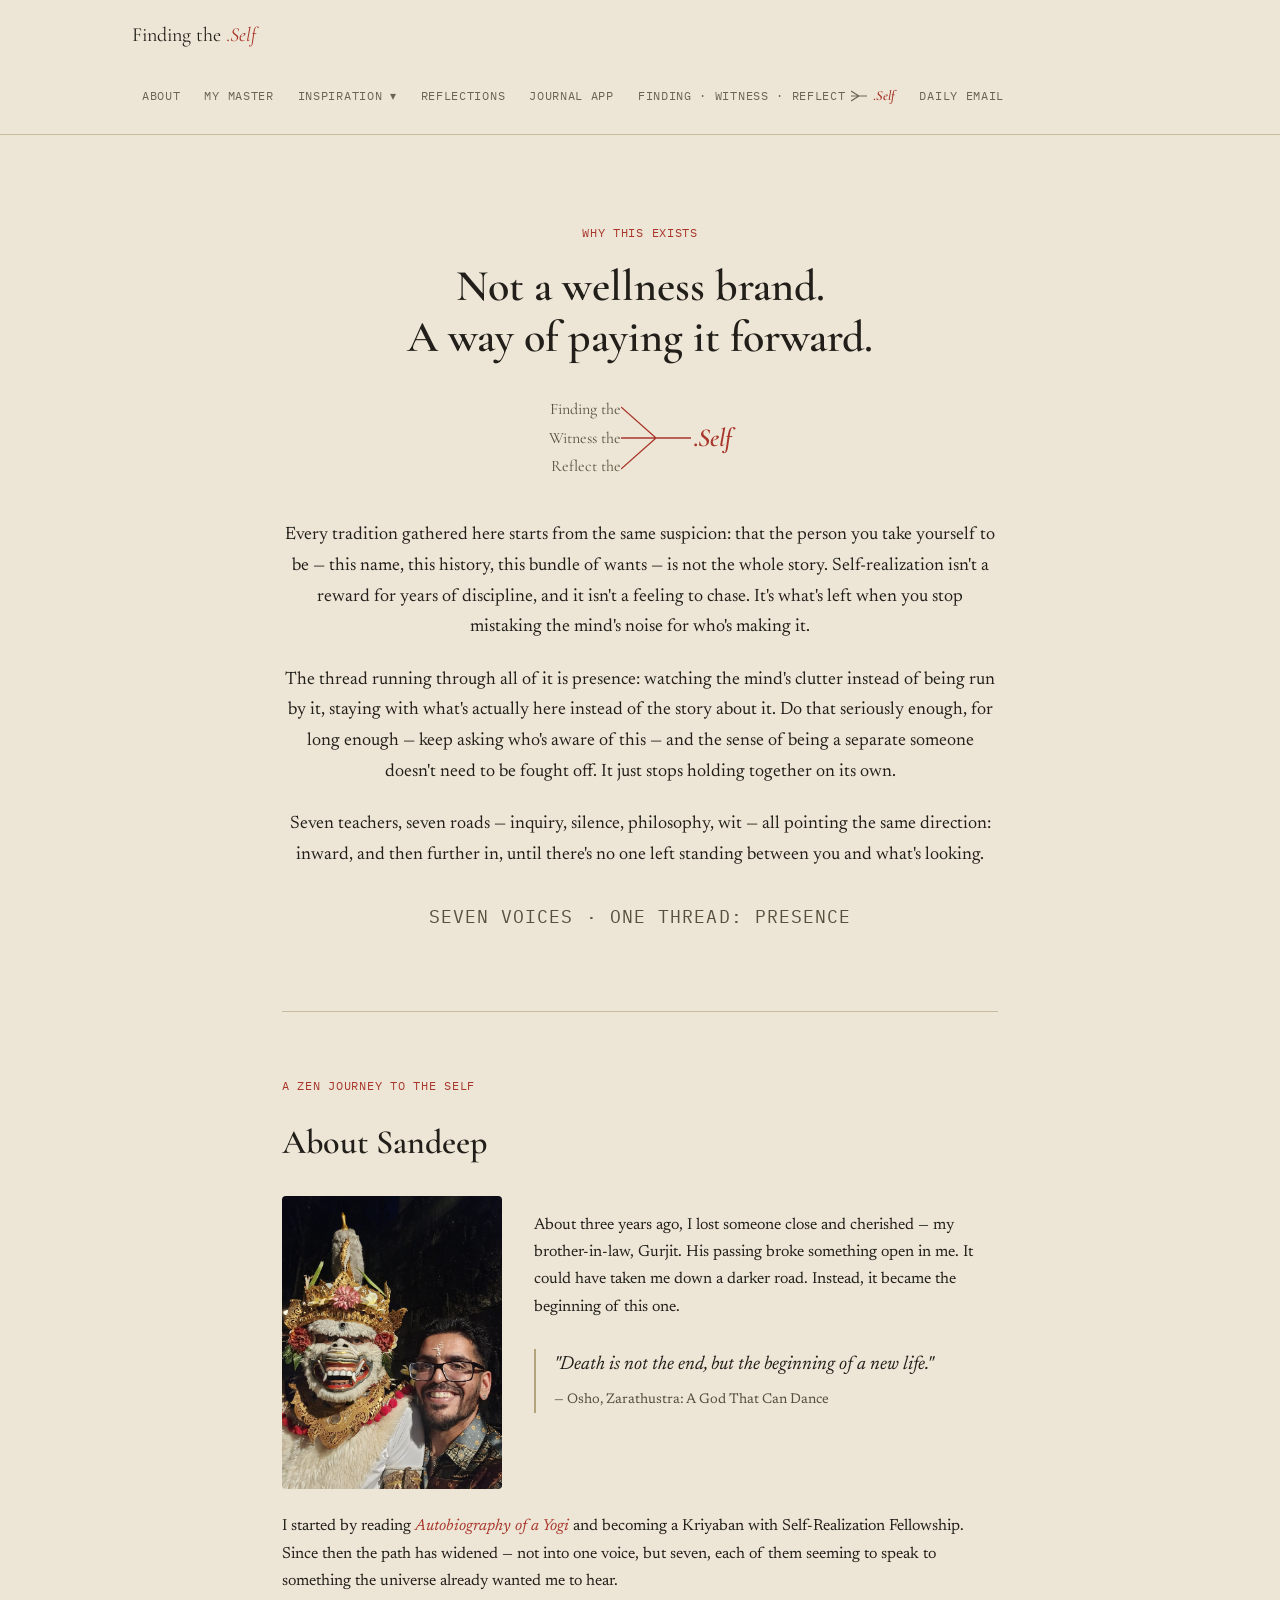
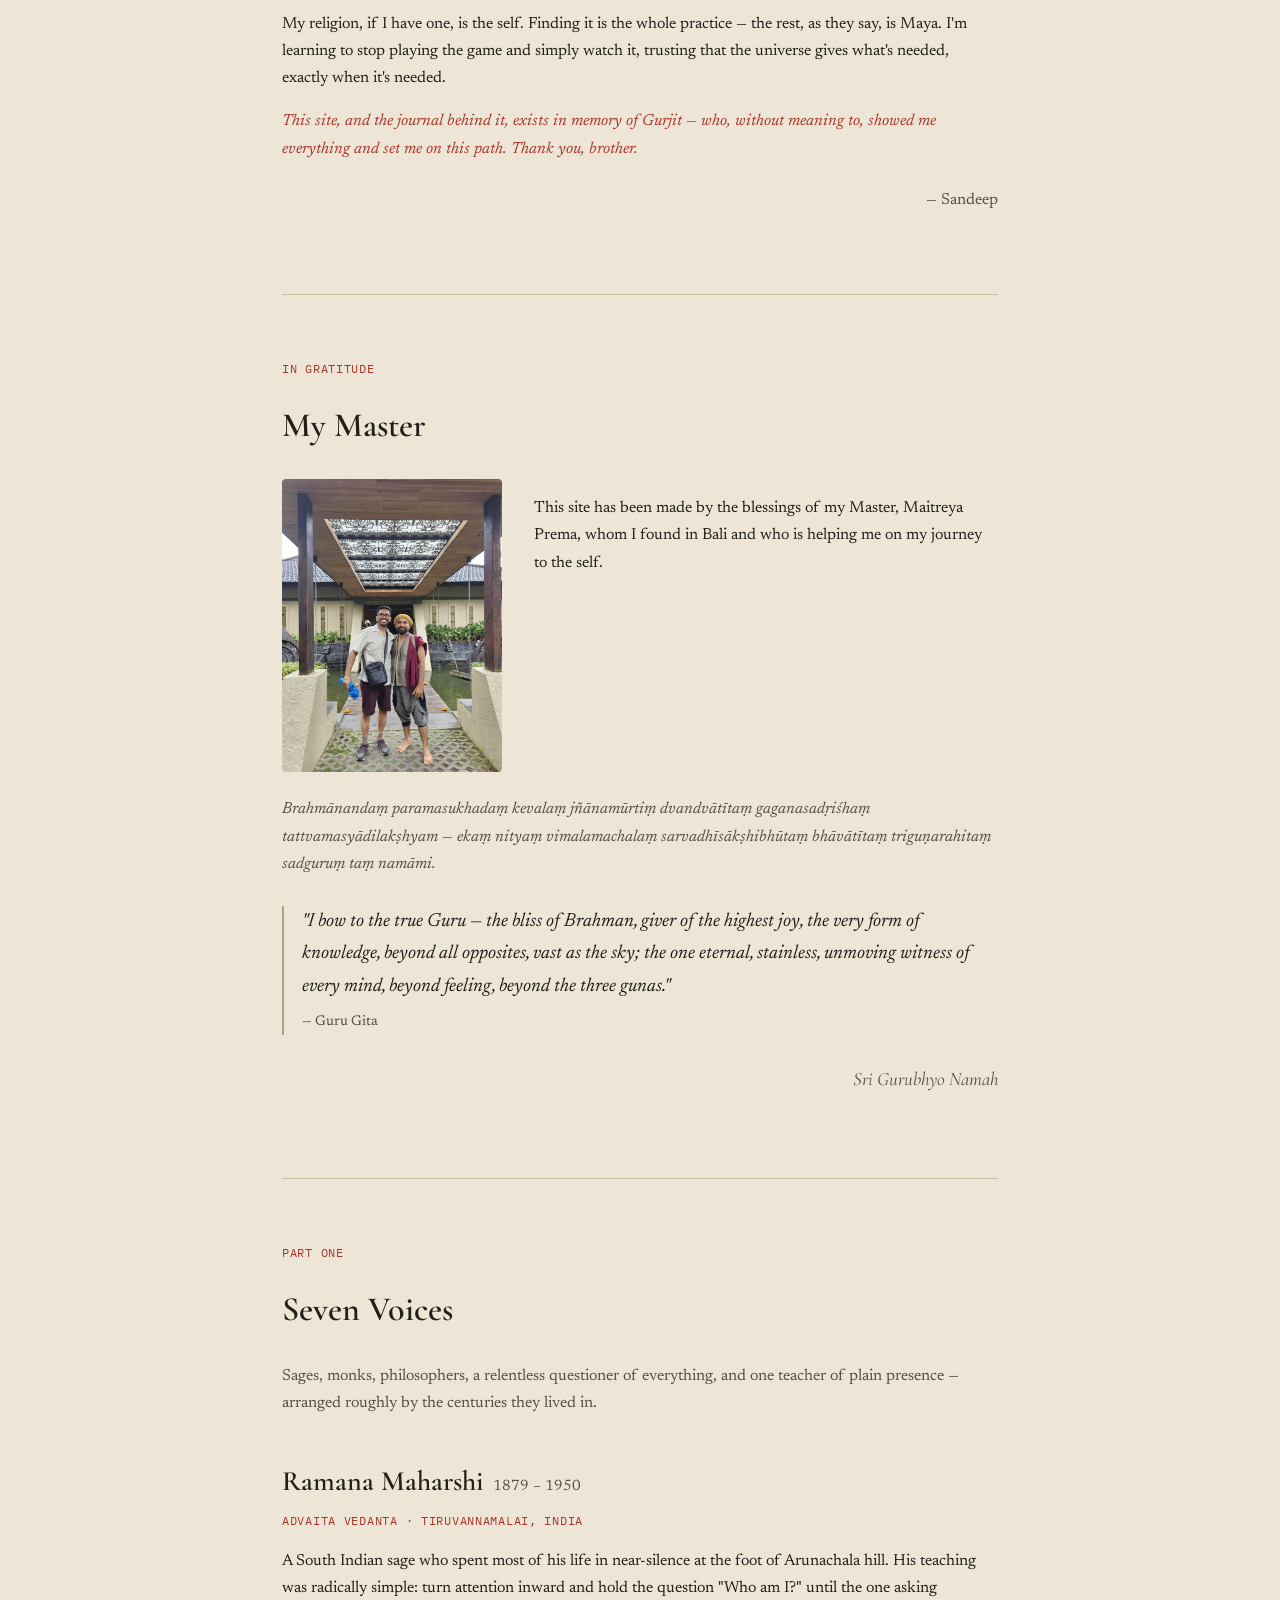
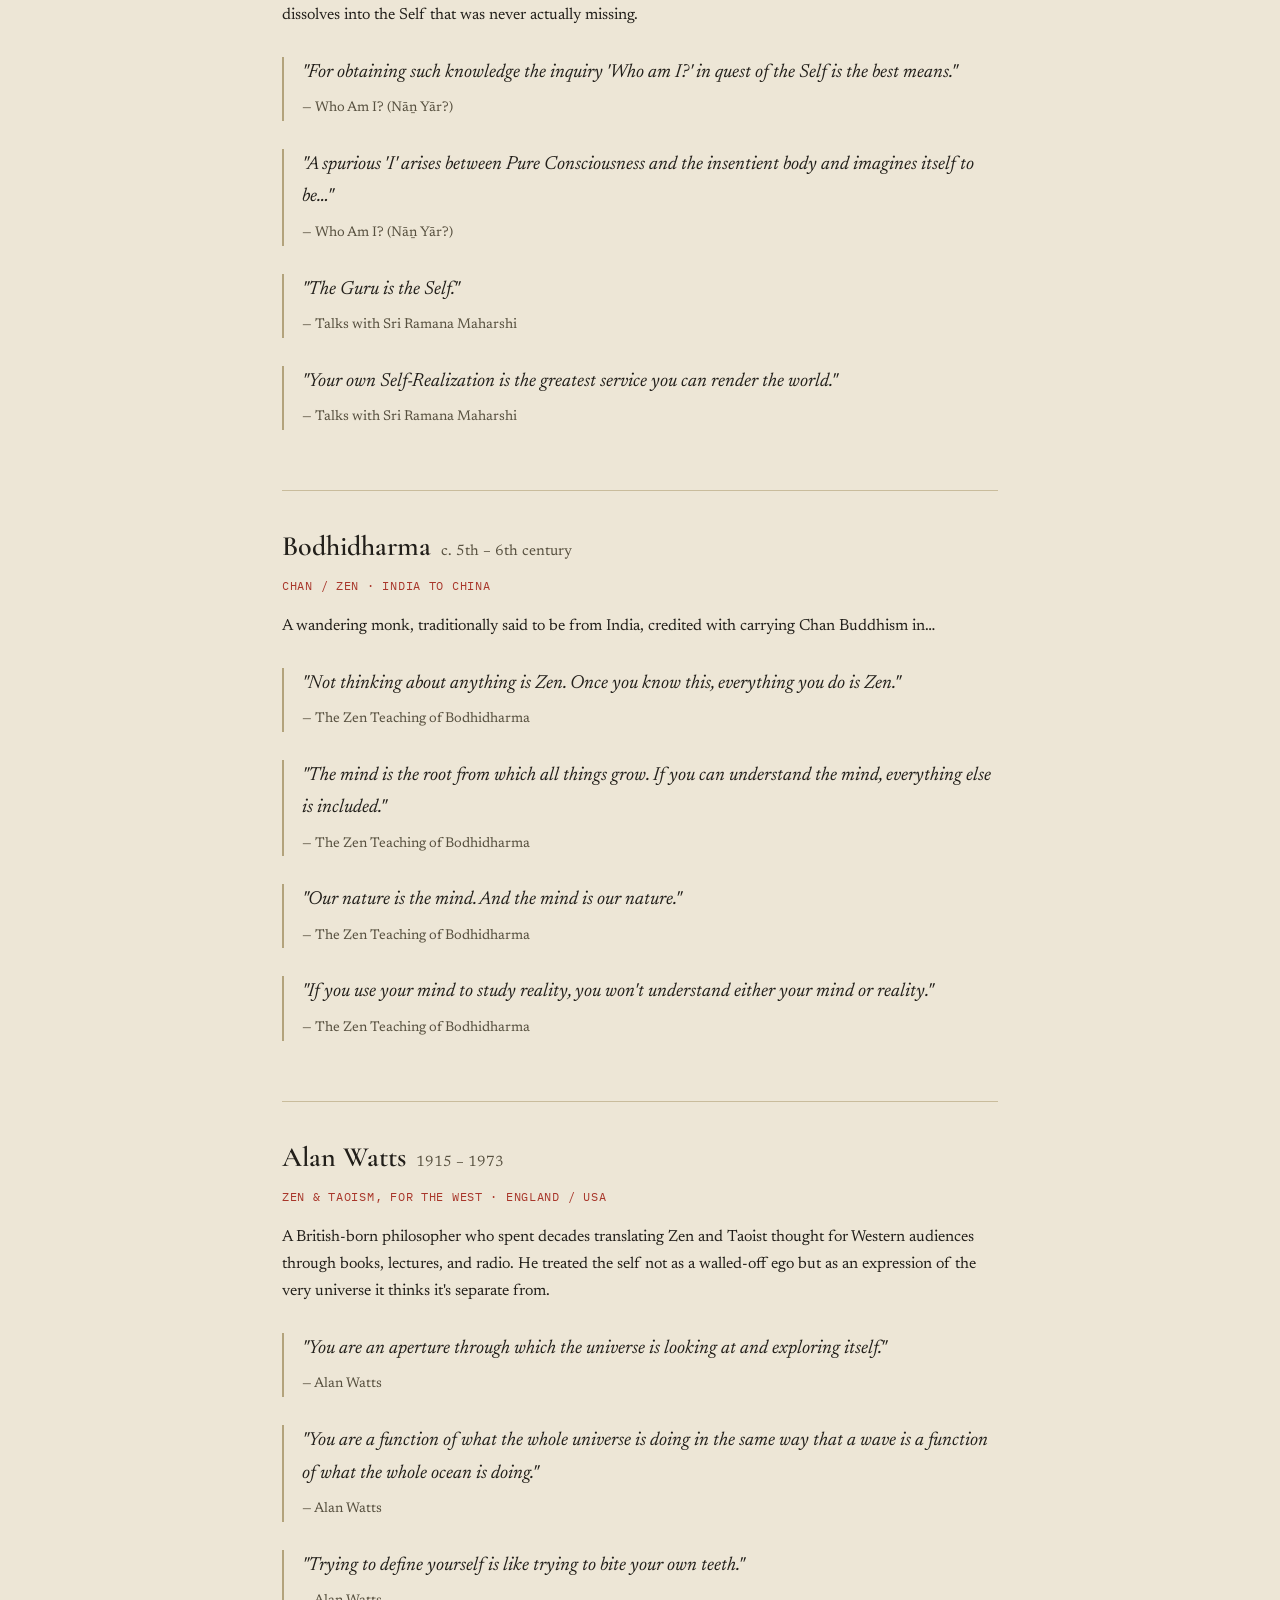
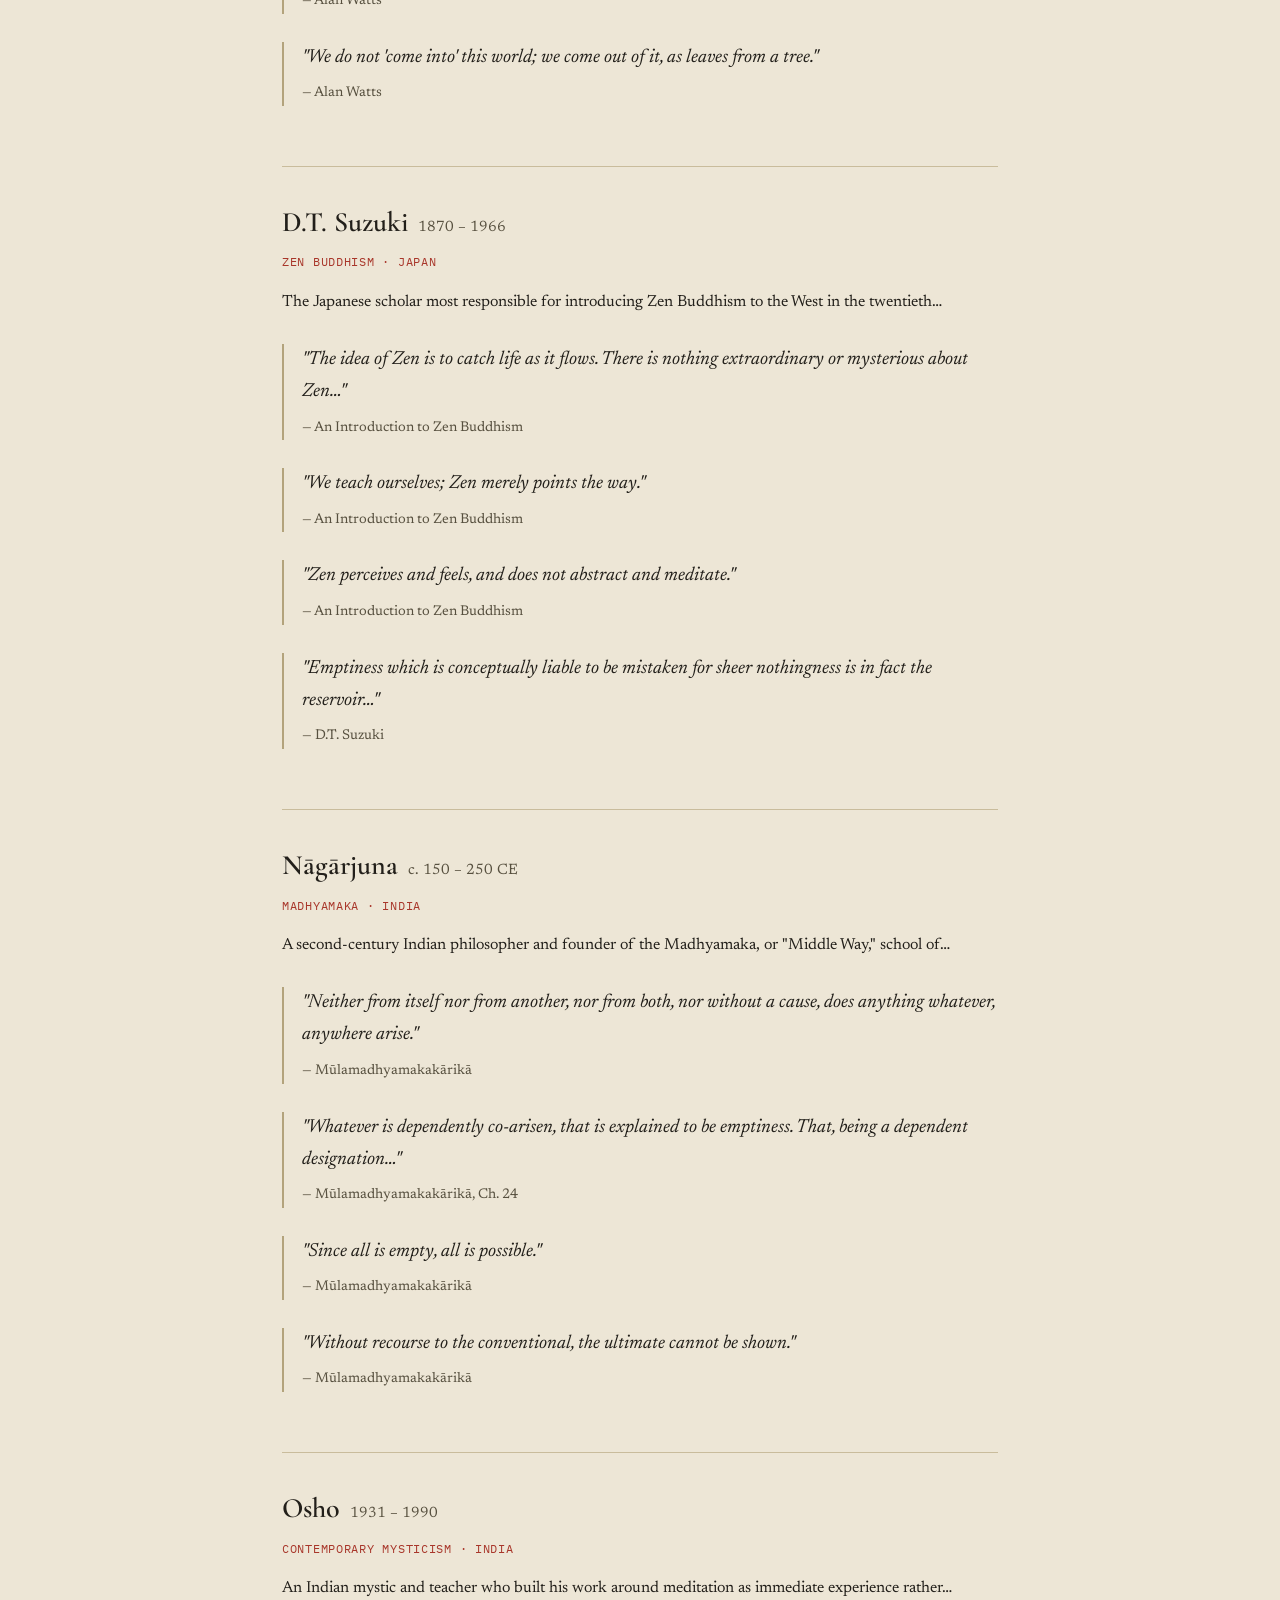
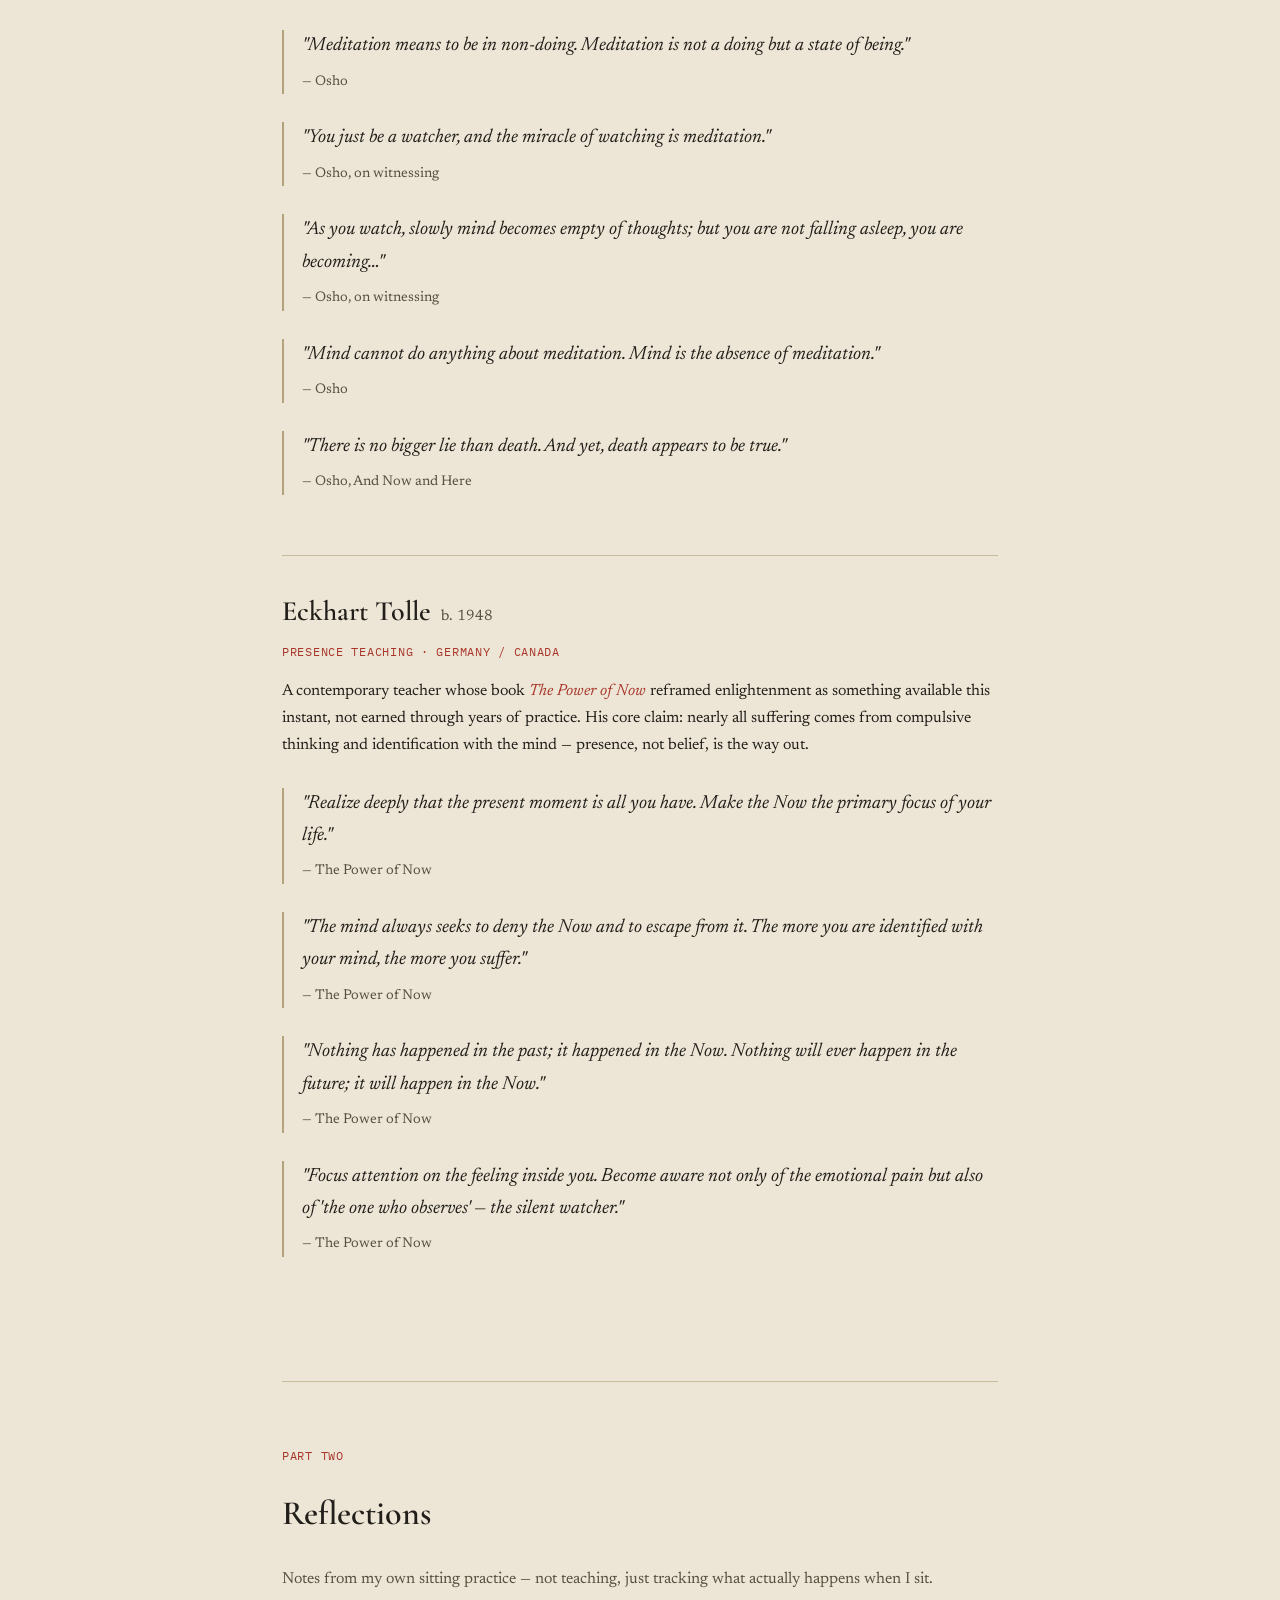
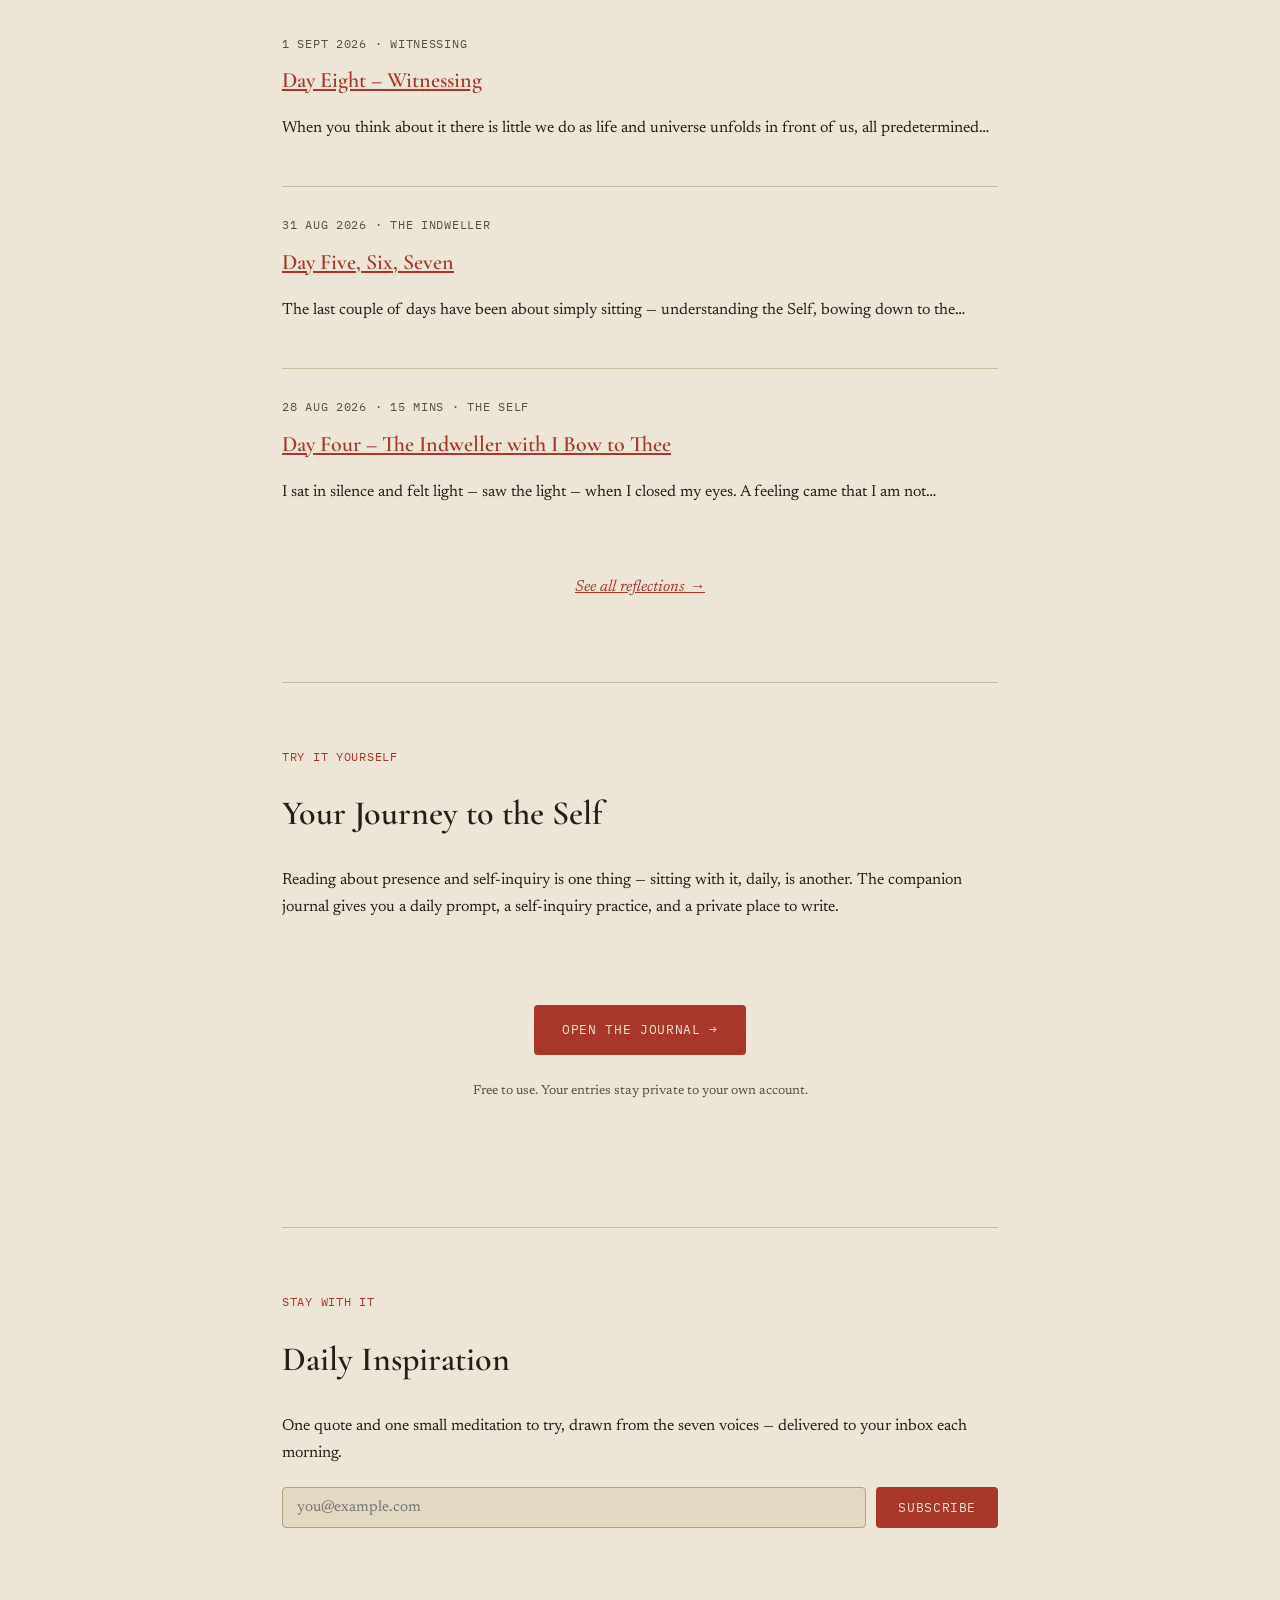
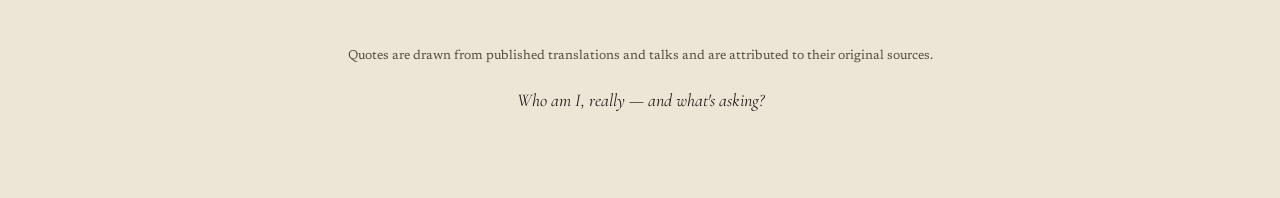
==== commit ab012611: "Add files via upload" ====
--- a/index.html
+++ b/index.html
@@ -278,13 +278,11 @@
     <div class="about-grid">
       <img src="about-master.jpg" alt="Sandeep with his Master, Maitreya Prema, at a temple entrance in Bali">
       <div>
-        <!-- TODO: this paragraph was truncated when read from the live site — copy the rest from
-             https://findingtheself.app/#master and replace this sentence. -->
-        <p>This site has been made by the blessings of my Master, Maitreya Prema, whom I found in Bali and who…</p>
+        <p>This site has been made by the blessings of my Master, Maitreya Prema, whom I found in Bali and who is helping me on my journey to the self.</p>
       </div>
     </div>
-    <p class="sanskrit">Brahmānandaṃ paramasukhadaṃ kevalaṃ jñānamūrtiṃ dvandvātītaṃ gaganasadṛiśhaṃ tattvamasyādilakṣhyam —</p>
-    <blockquote>"I bow to the true Guru — the bliss of Brahman, giver of the highest joy, the very form of knowledge…"<cite>— Guru Gita</cite></blockquote>
+    <p class="sanskrit">Brahmānandaṃ paramasukhadaṃ kevalaṃ jñānamūrtiṃ dvandvātītaṃ gaganasadṛiśhaṃ tattvamasyādilakṣhyam — ekaṃ nityaṃ vimalamachalaṃ sarvadhīsākṣhibhūtaṃ bhāvātītaṃ triguṇarahitaṃ sadguruṃ taṃ namāmi.</p>
+    <blockquote>"I bow to the true Guru — the bliss of Brahman, giver of the highest joy, the very form of knowledge, beyond all opposites, vast as the sky; the one eternal, stainless, unmoving witness of every mind, beyond feeling, beyond the three gunas."<cite>— Guru Gita</cite></blockquote>
     <p class="signature" style="font-family:'Cormorant Garamond',serif; font-style:italic; font-size:19px;">Sri Gurubhyo Namah</p>
   </section>
 
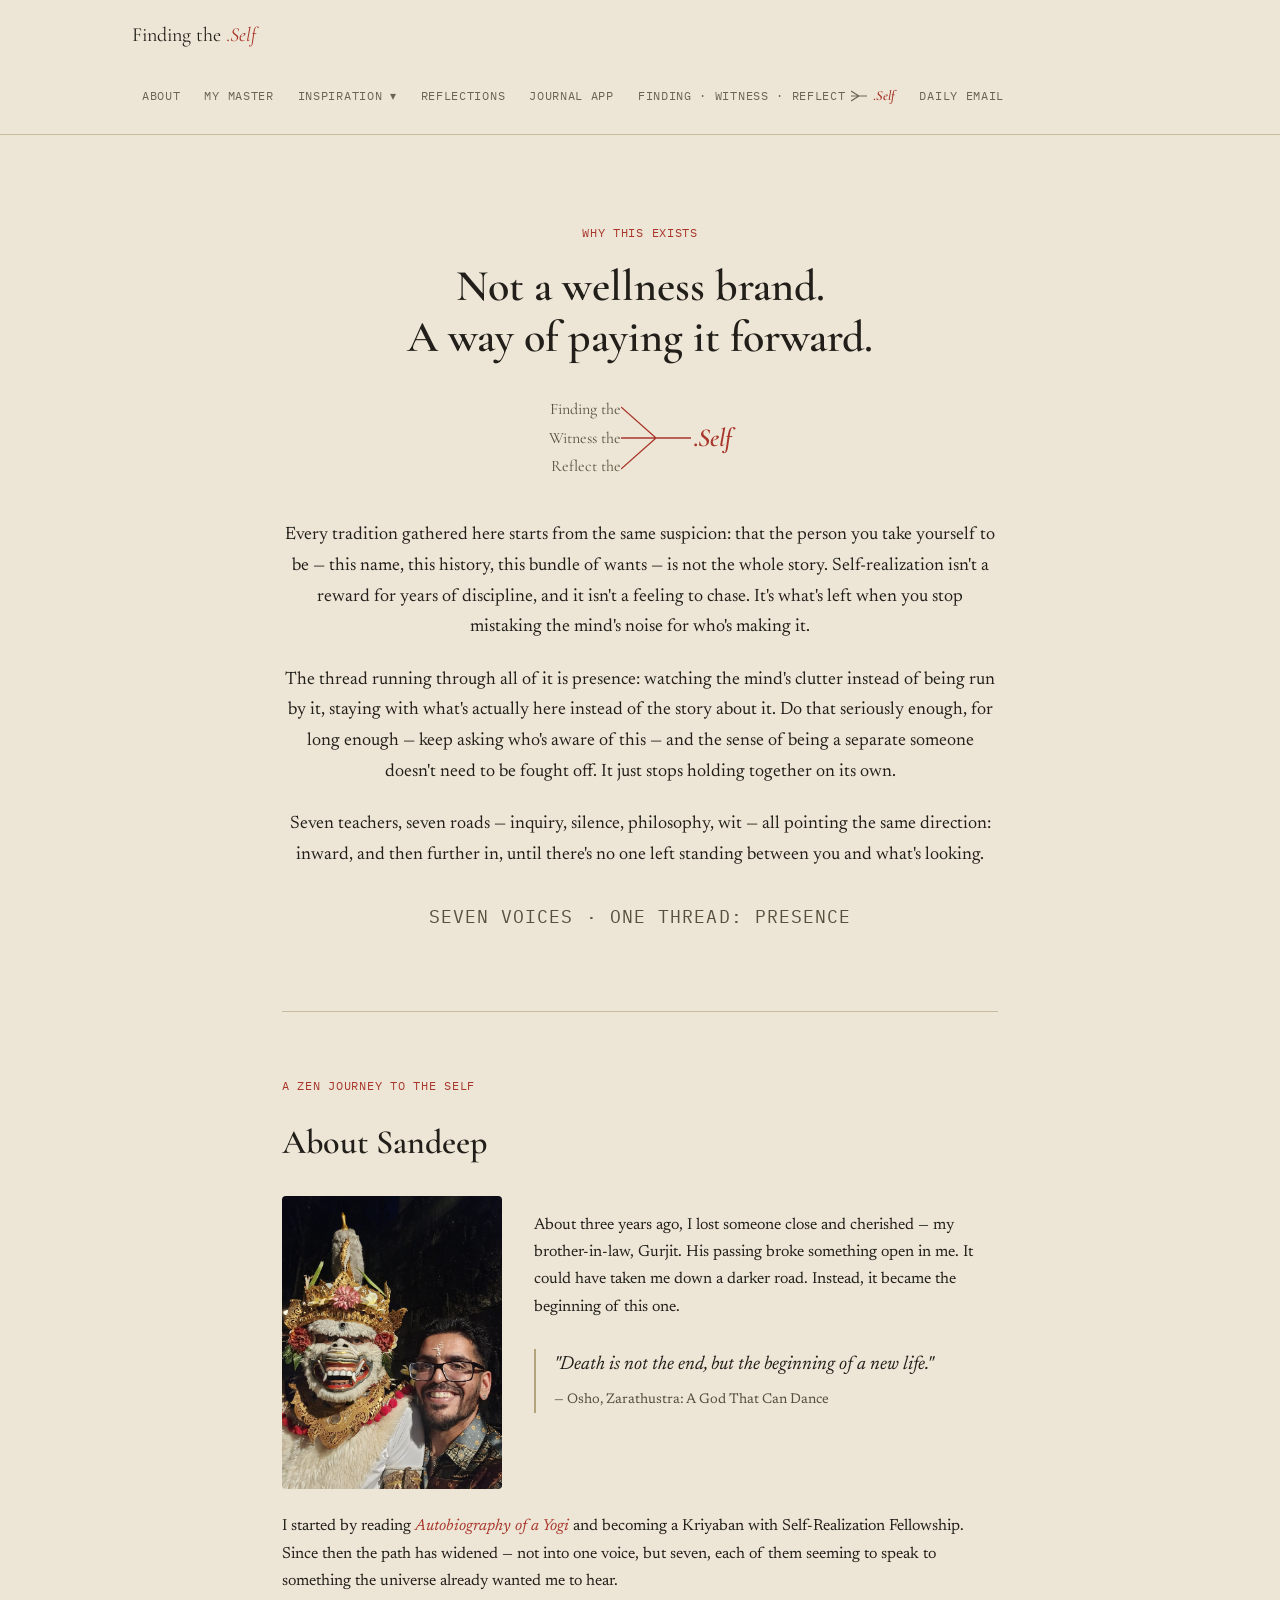
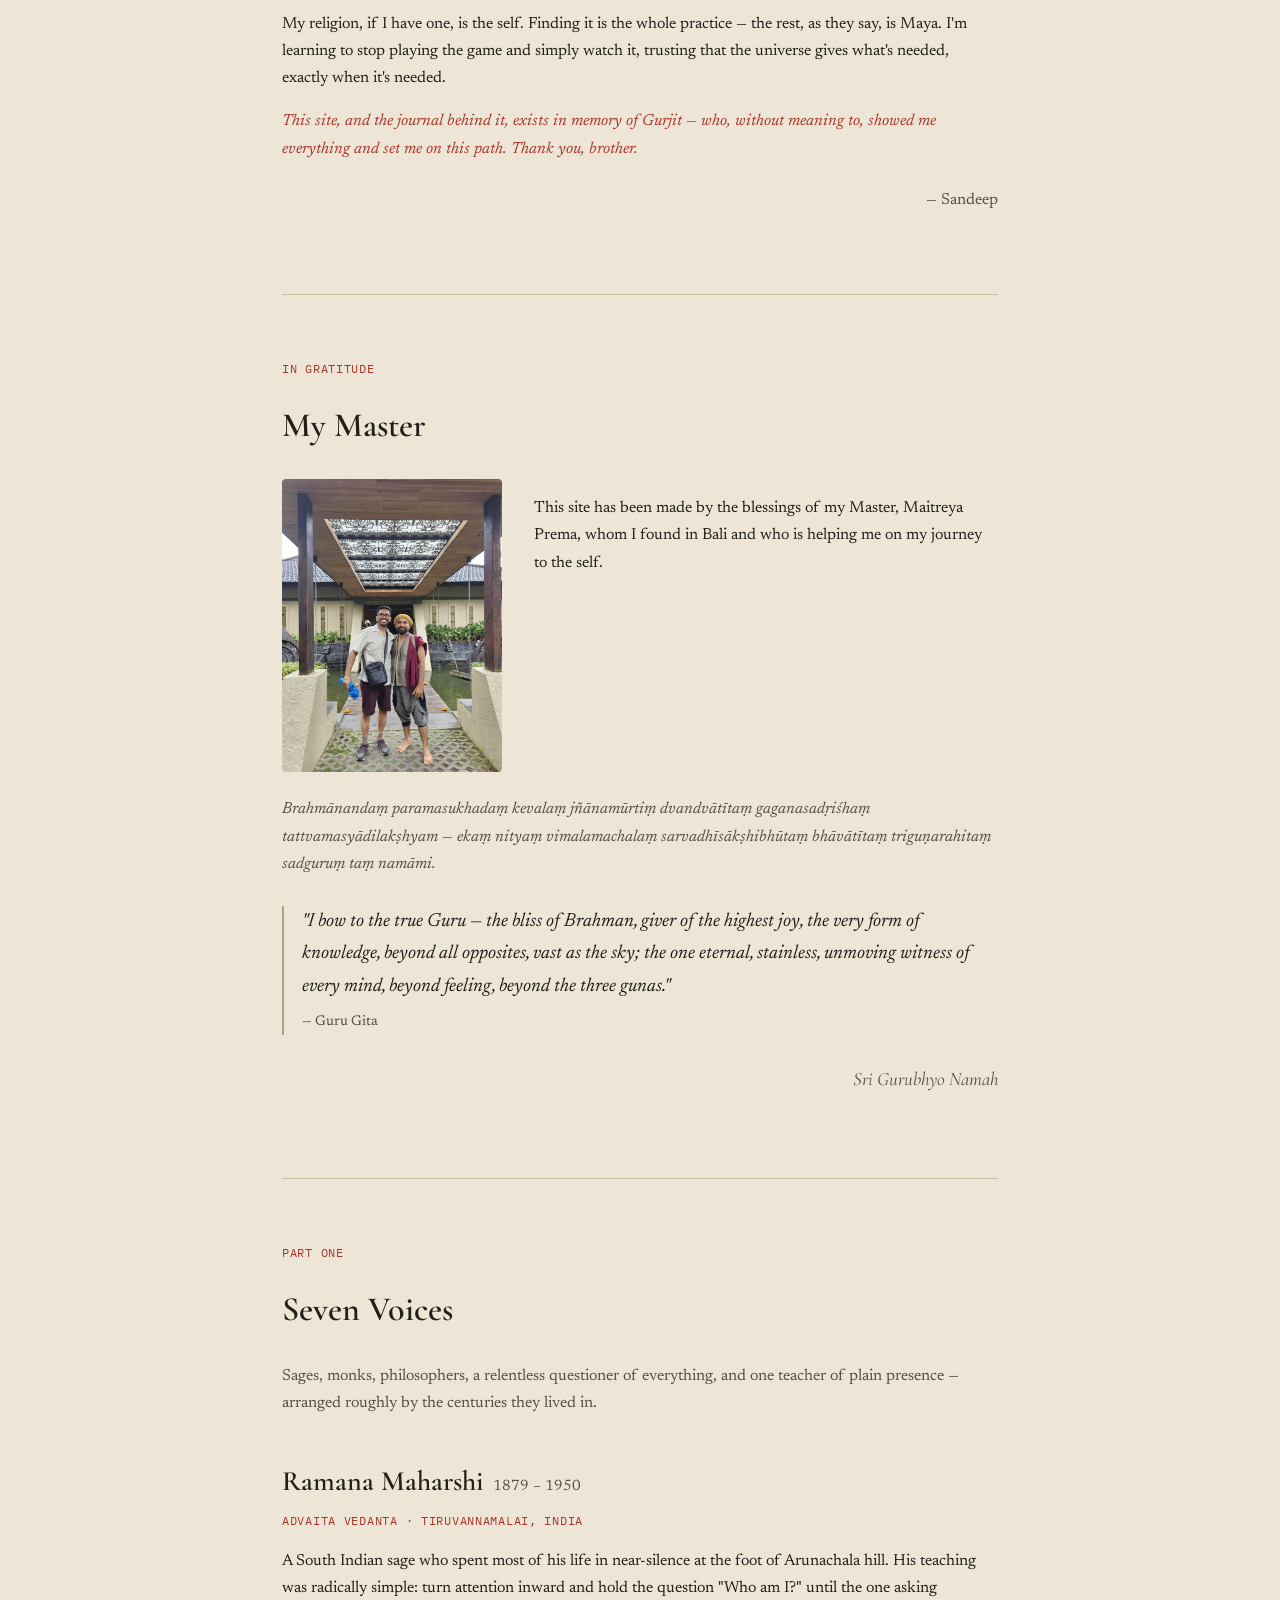
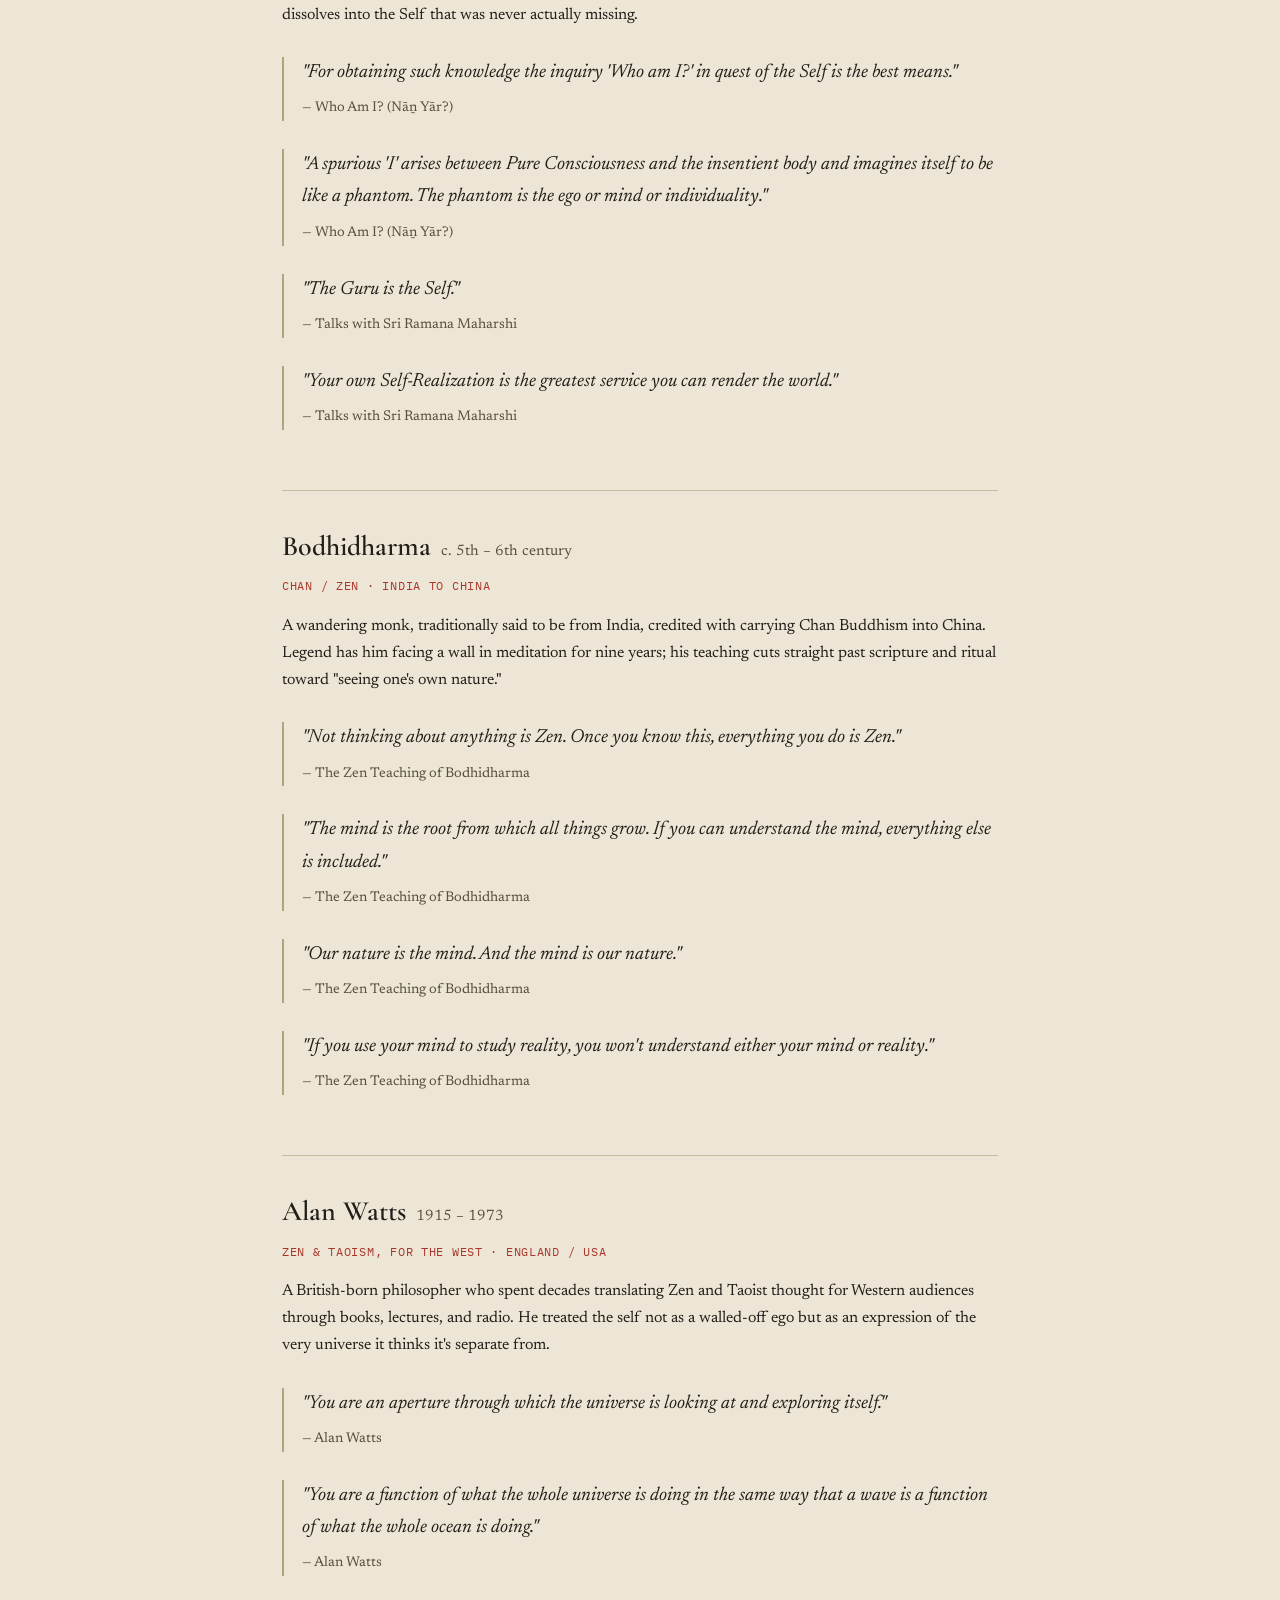
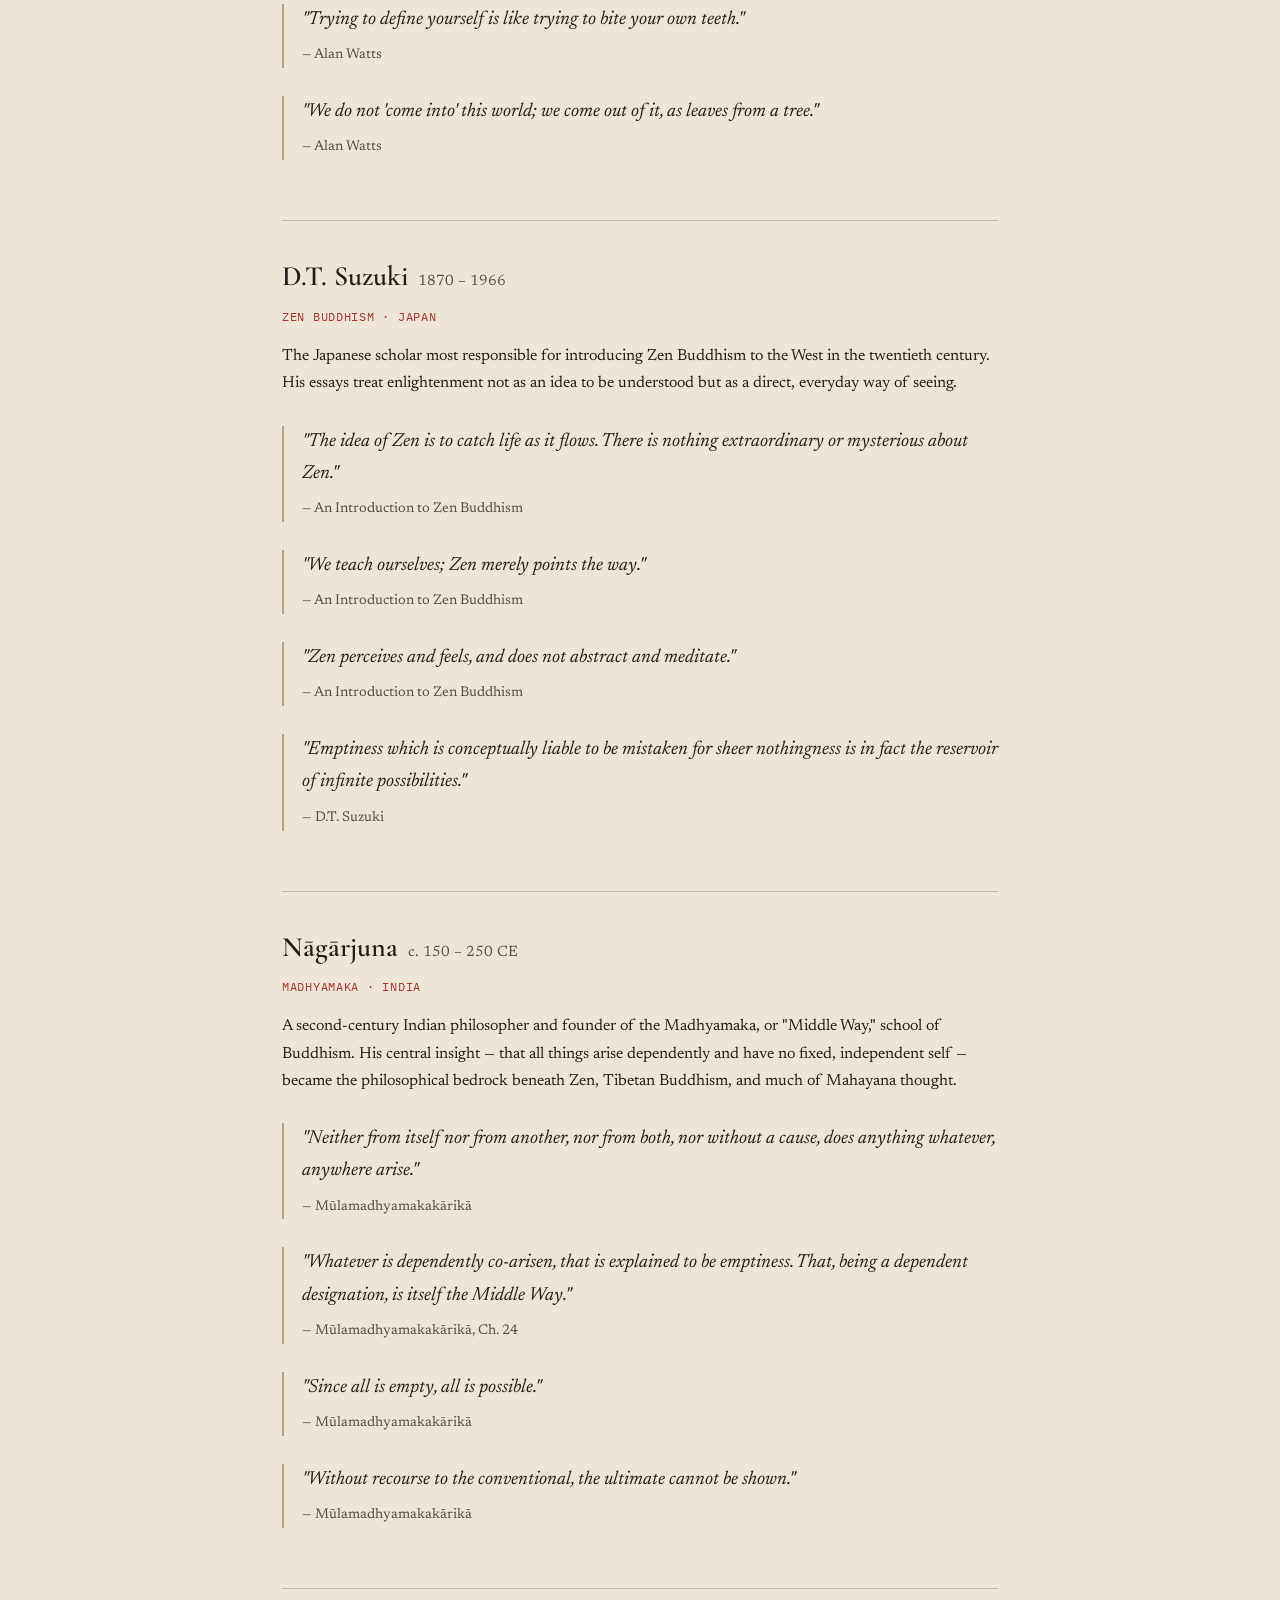
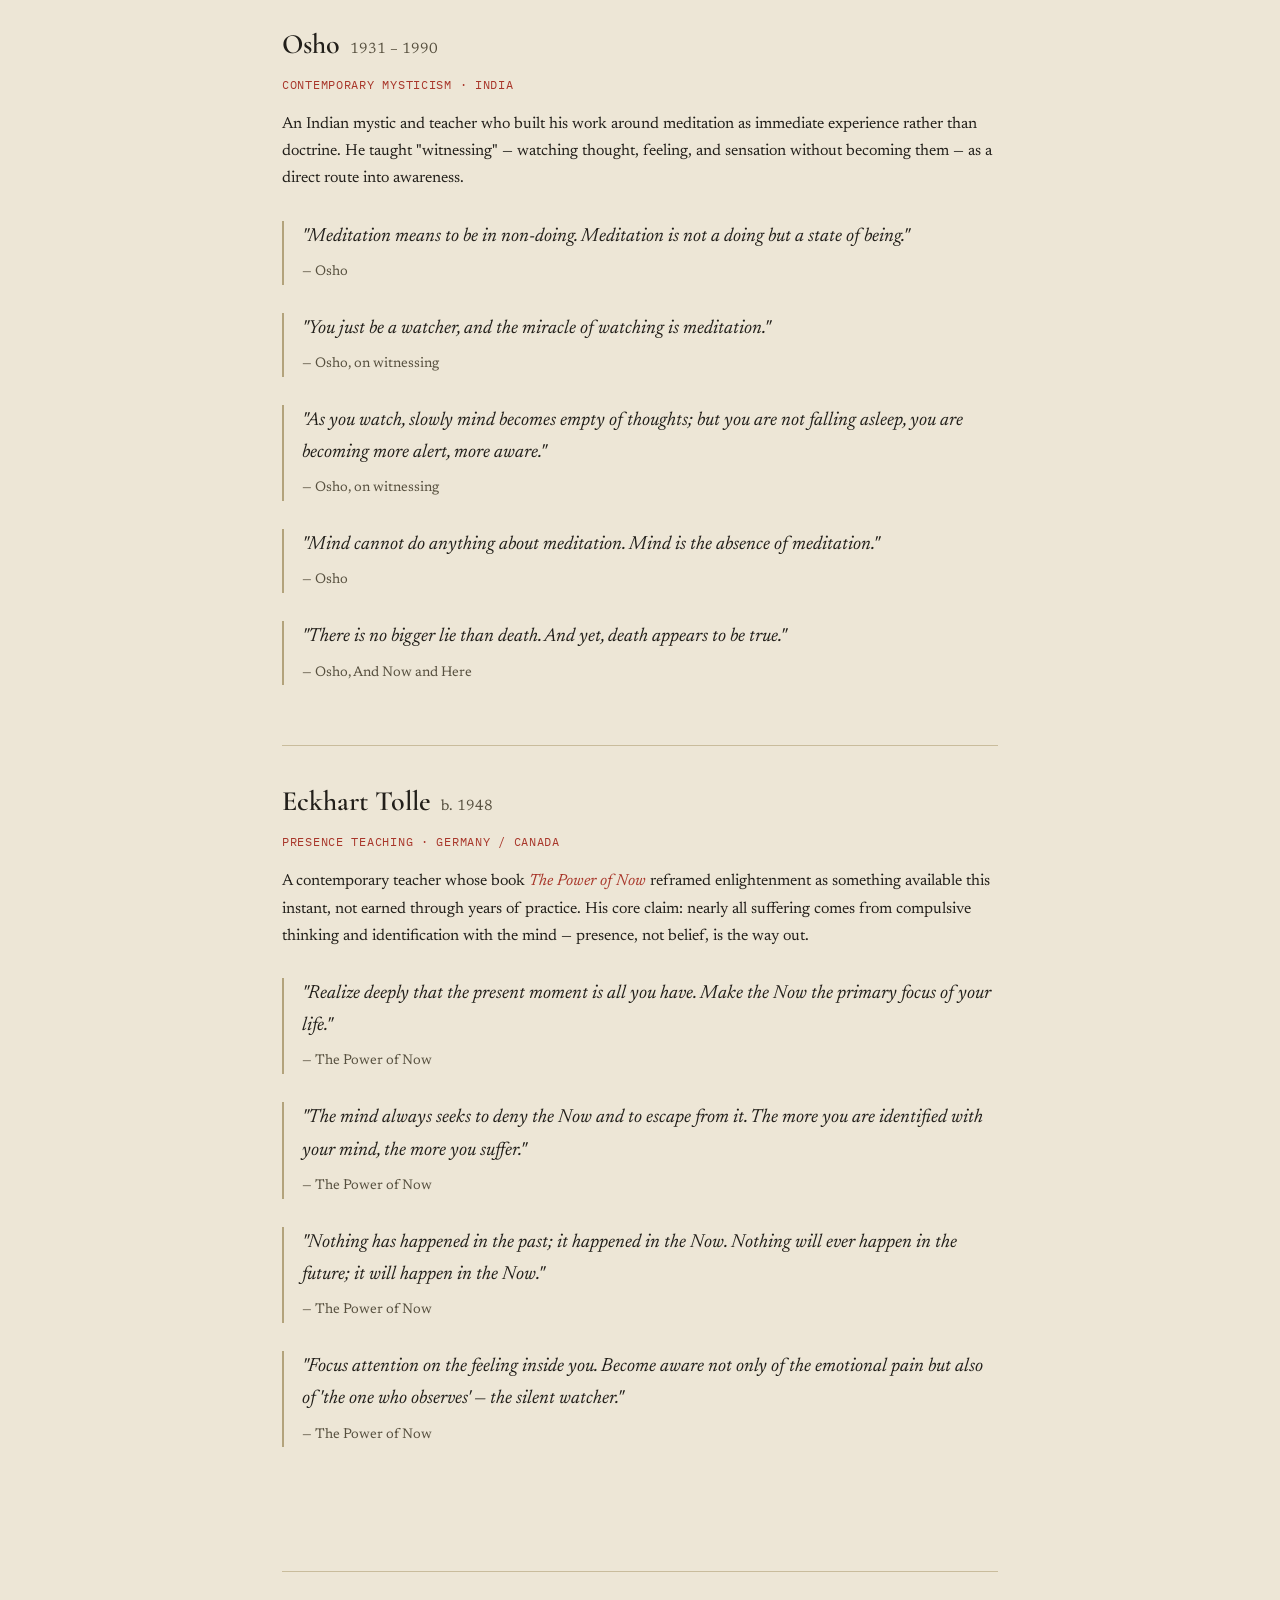
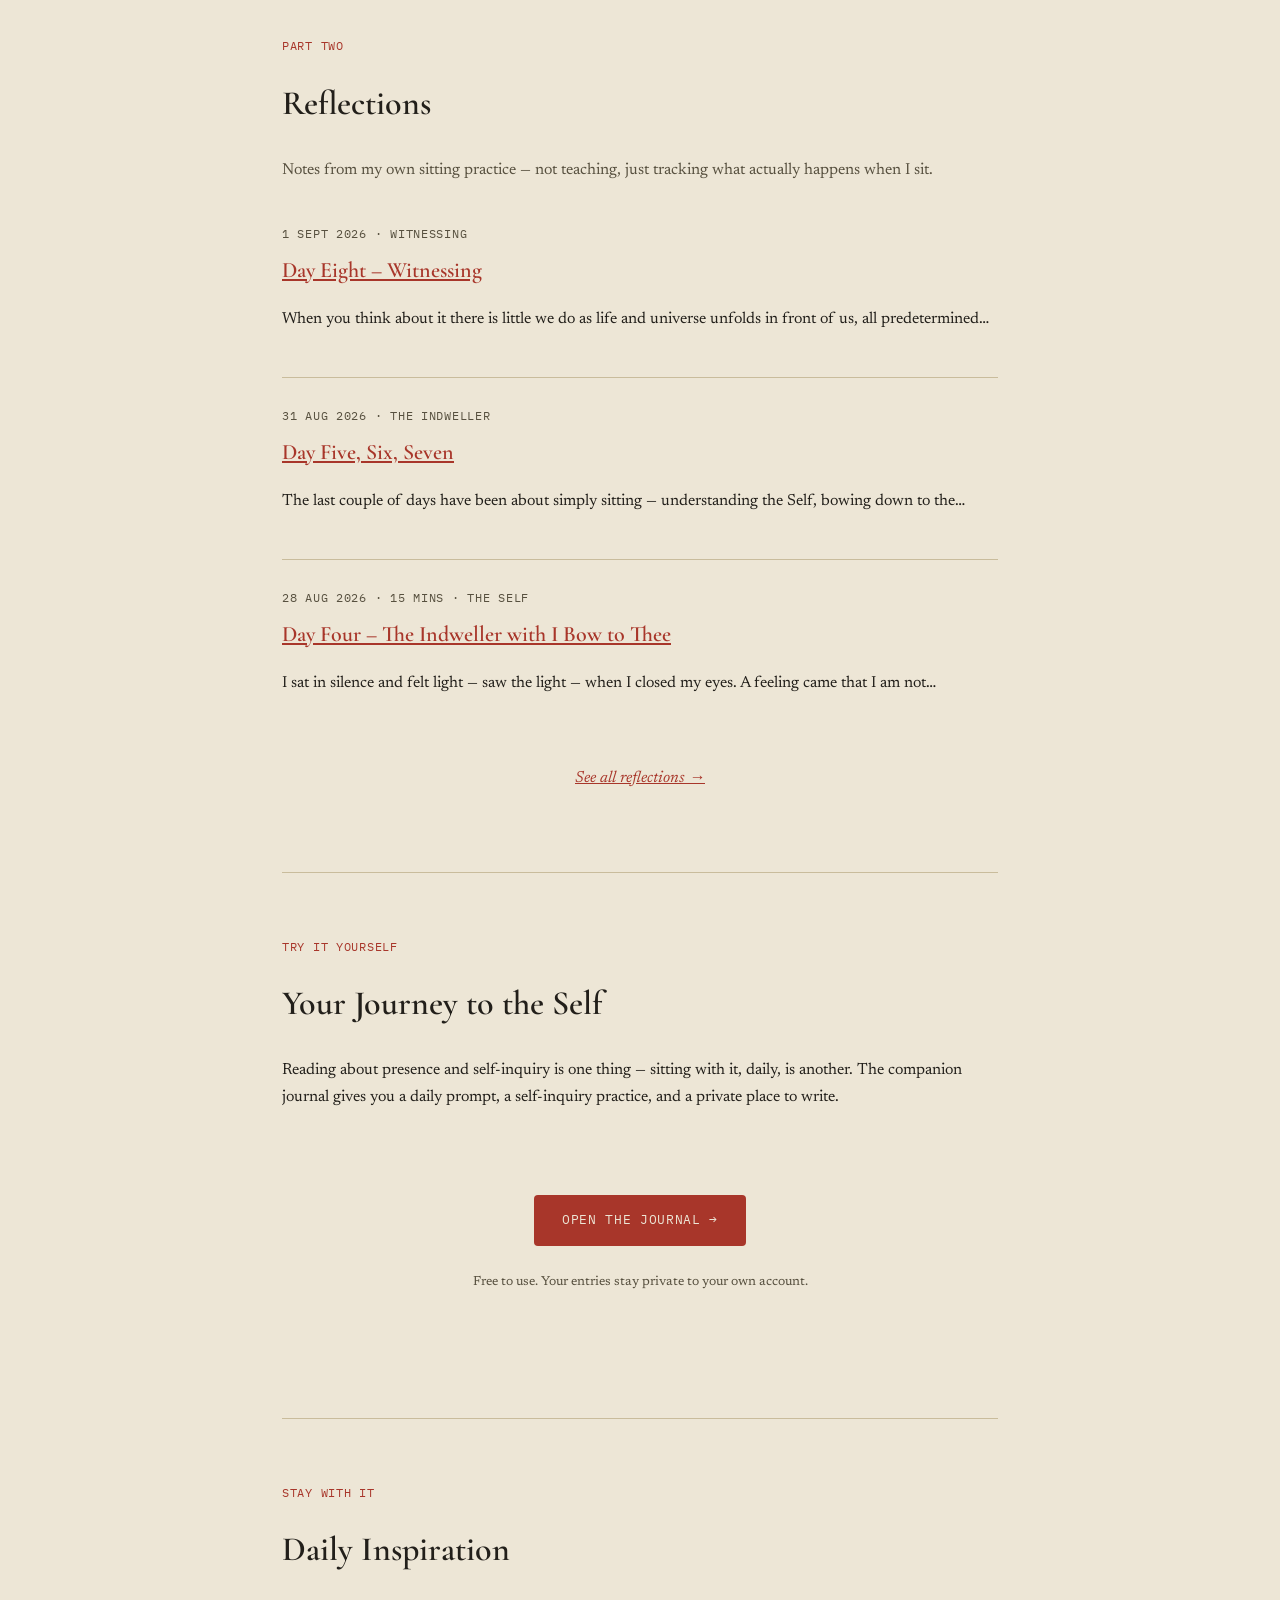
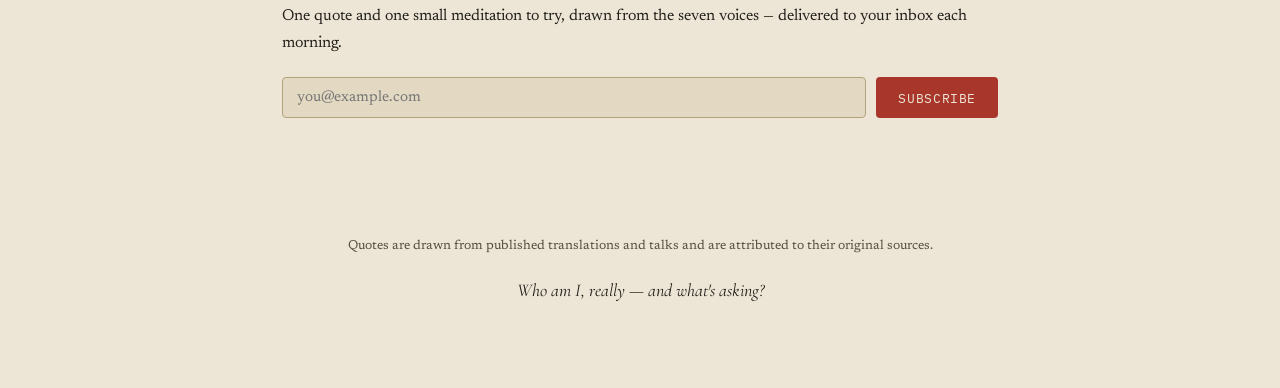
==== commit a8763966: "Add files via upload" ====
--- a/index.html
+++ b/index.html
@@ -296,7 +296,7 @@
       <span class="teacher-tradition mono">Advaita Vedanta · Tiruvannamalai, India</span>
       <p>A South Indian sage who spent most of his life in near-silence at the foot of Arunachala hill. His teaching was radically simple: turn attention inward and hold the question "Who am I?" until the one asking dissolves into the Self that was never actually missing.</p>
       <blockquote>"For obtaining such knowledge the inquiry 'Who am I?' in quest of the Self is the best means."<cite>— Who Am I? (Nāṉ Yār?)</cite></blockquote>
-      <blockquote>"A spurious 'I' arises between Pure Consciousness and the insentient body and imagines itself to be…"<cite>— Who Am I? (Nāṉ Yār?)</cite></blockquote>
+      <blockquote>"A spurious 'I' arises between Pure Consciousness and the insentient body and imagines itself to be like a phantom. The phantom is the ego or mind or individuality."<cite>— Who Am I? (Nāṉ Yār?)</cite></blockquote>
       <blockquote>"The Guru is the Self."<cite>— Talks with Sri Ramana Maharshi</cite></blockquote>
       <blockquote>"Your own Self-Realization is the greatest service you can render the world."<cite>— Talks with Sri Ramana Maharshi</cite></blockquote>
     </article>
@@ -304,8 +304,7 @@
     <article class="teacher" id="bodhidharma">
       <h3>Bodhidharma</h3><span class="teacher-dates">c. 5th – 6th century</span>
       <span class="teacher-tradition mono">Chan / Zen · India to China</span>
-      <!-- TODO: bio truncated when read — copy the rest from the live site. -->
-      <p>A wandering monk, traditionally said to be from India, credited with carrying Chan Buddhism in…</p>
+      <p>A wandering monk, traditionally said to be from India, credited with carrying Chan Buddhism into China. Legend has him facing a wall in meditation for nine years; his teaching cuts straight past scripture and ritual toward "seeing one's own nature."</p>
       <blockquote>"Not thinking about anything is Zen. Once you know this, everything you do is Zen."<cite>— The Zen Teaching of Bodhidharma</cite></blockquote>
       <blockquote>"The mind is the root from which all things grow. If you can understand the mind, everything else is included."<cite>— The Zen Teaching of Bodhidharma</cite></blockquote>
       <blockquote>"Our nature is the mind. And the mind is our nature."<cite>— The Zen Teaching of Bodhidharma</cite></blockquote>
@@ -325,21 +324,19 @@
     <article class="teacher" id="suzuki">
       <h3>D.T. Suzuki</h3><span class="teacher-dates">1870 – 1966</span>
       <span class="teacher-tradition mono">Zen Buddhism · Japan</span>
-      <!-- TODO: bio truncated when read — copy the rest from the live site. -->
-      <p>The Japanese scholar most responsible for introducing Zen Buddhism to the West in the twentieth…</p>
-      <blockquote>"The idea of Zen is to catch life as it flows. There is nothing extraordinary or mysterious about Zen…"<cite>— An Introduction to Zen Buddhism</cite></blockquote>
+      <p>The Japanese scholar most responsible for introducing Zen Buddhism to the West in the twentieth century. His essays treat enlightenment not as an idea to be understood but as a direct, everyday way of seeing.</p>
+      <blockquote>"The idea of Zen is to catch life as it flows. There is nothing extraordinary or mysterious about Zen."<cite>— An Introduction to Zen Buddhism</cite></blockquote>
       <blockquote>"We teach ourselves; Zen merely points the way."<cite>— An Introduction to Zen Buddhism</cite></blockquote>
       <blockquote>"Zen perceives and feels, and does not abstract and meditate."<cite>— An Introduction to Zen Buddhism</cite></blockquote>
-      <blockquote>"Emptiness which is conceptually liable to be mistaken for sheer nothingness is in fact the reservoir…"<cite>— D.T. Suzuki</cite></blockquote>
+      <blockquote>"Emptiness which is conceptually liable to be mistaken for sheer nothingness is in fact the reservoir of infinite possibilities."<cite>— D.T. Suzuki</cite></blockquote>
     </article>
 
     <article class="teacher" id="nagarjuna">
       <h3>Nāgārjuna</h3><span class="teacher-dates">c. 150 – 250 CE</span>
       <span class="teacher-tradition mono">Madhyamaka · India</span>
-      <!-- TODO: bio truncated when read — copy the rest from the live site. -->
-      <p>A second-century Indian philosopher and founder of the Madhyamaka, or "Middle Way," school of…</p>
+      <p>A second-century Indian philosopher and founder of the Madhyamaka, or "Middle Way," school of Buddhism. His central insight — that all things arise dependently and have no fixed, independent self — became the philosophical bedrock beneath Zen, Tibetan Buddhism, and much of Mahayana thought.</p>
       <blockquote>"Neither from itself nor from another, nor from both, nor without a cause, does anything whatever, anywhere arise."<cite>— Mūlamadhyamakakārikā</cite></blockquote>
-      <blockquote>"Whatever is dependently co-arisen, that is explained to be emptiness. That, being a dependent designation…"<cite>— Mūlamadhyamakakārikā, Ch. 24</cite></blockquote>
+      <blockquote>"Whatever is dependently co-arisen, that is explained to be emptiness. That, being a dependent designation, is itself the Middle Way."<cite>— Mūlamadhyamakakārikā, Ch. 24</cite></blockquote>
       <blockquote>"Since all is empty, all is possible."<cite>— Mūlamadhyamakakārikā</cite></blockquote>
       <blockquote>"Without recourse to the conventional, the ultimate cannot be shown."<cite>— Mūlamadhyamakakārikā</cite></blockquote>
     </article>
@@ -347,11 +344,10 @@
     <article class="teacher" id="osho">
       <h3>Osho</h3><span class="teacher-dates">1931 – 1990</span>
       <span class="teacher-tradition mono">Contemporary mysticism · India</span>
-      <!-- TODO: bio truncated when read — copy the rest from the live site. -->
-      <p>An Indian mystic and teacher who built his work around meditation as immediate experience rather…</p>
+      <p>An Indian mystic and teacher who built his work around meditation as immediate experience rather than doctrine. He taught "witnessing" — watching thought, feeling, and sensation without becoming them — as a direct route into awareness.</p>
       <blockquote>"Meditation means to be in non-doing. Meditation is not a doing but a state of being."<cite>— Osho</cite></blockquote>
       <blockquote>"You just be a watcher, and the miracle of watching is meditation."<cite>— Osho, on witnessing</cite></blockquote>
-      <blockquote>"As you watch, slowly mind becomes empty of thoughts; but you are not falling asleep, you are becoming…"<cite>— Osho, on witnessing</cite></blockquote>
+      <blockquote>"As you watch, slowly mind becomes empty of thoughts; but you are not falling asleep, you are becoming more alert, more aware."<cite>— Osho, on witnessing</cite></blockquote>
       <blockquote>"Mind cannot do anything about meditation. Mind is the absence of meditation."<cite>— Osho</cite></blockquote>
       <blockquote>"There is no bigger lie than death. And yet, death appears to be true."<cite>— Osho, And Now and Here</cite></blockquote>
     </article>
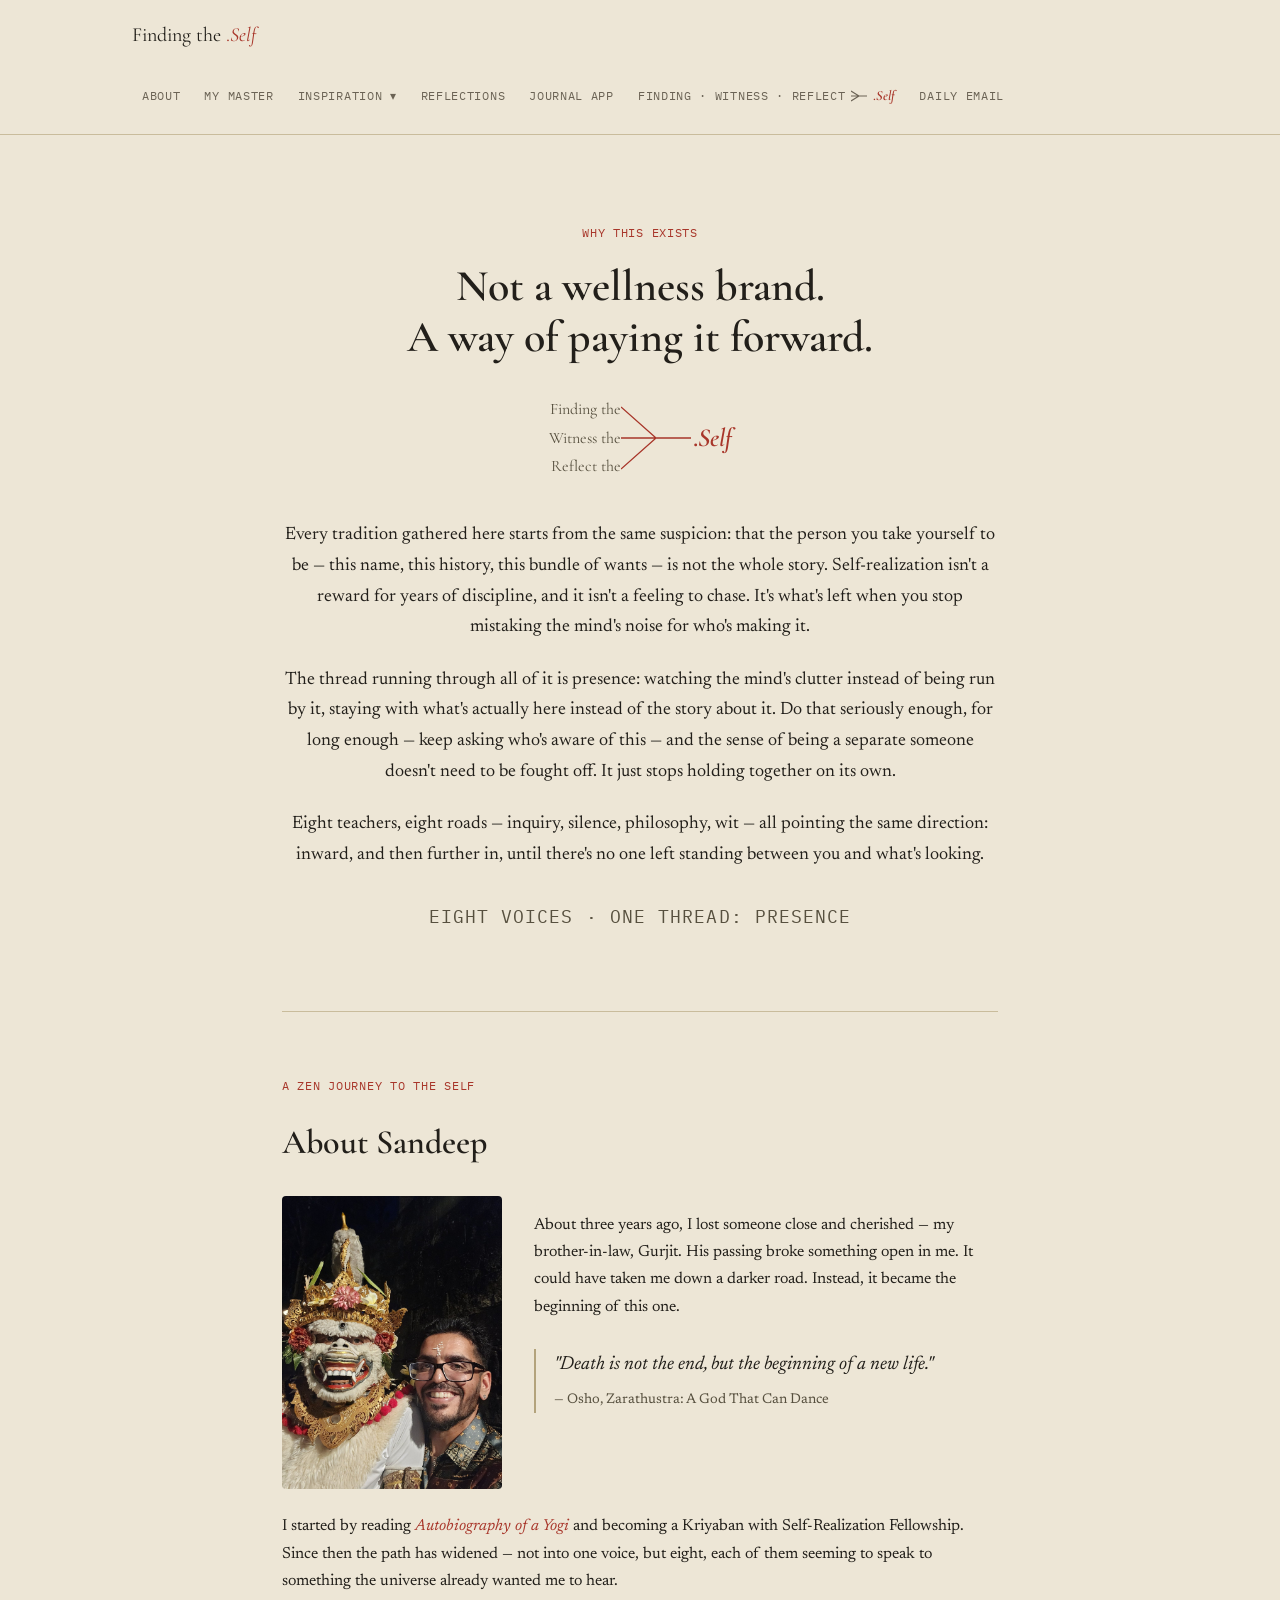
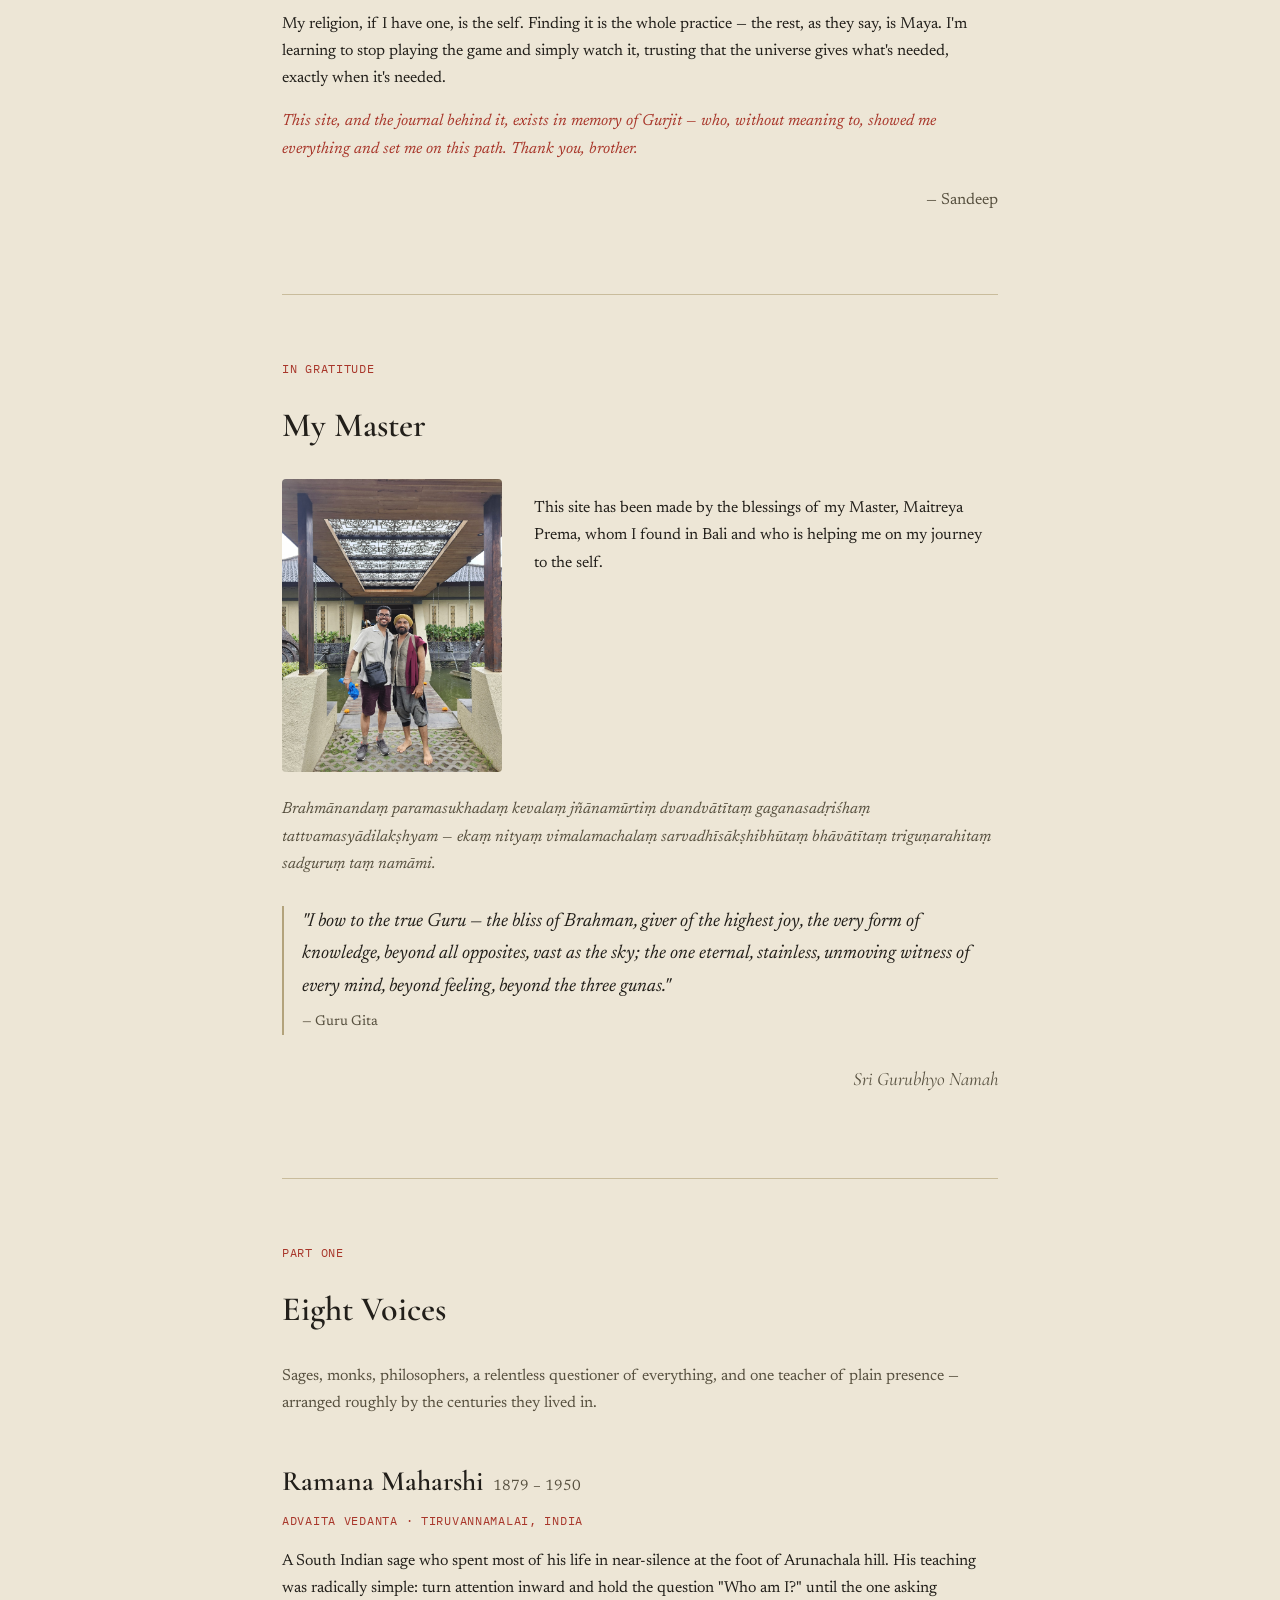
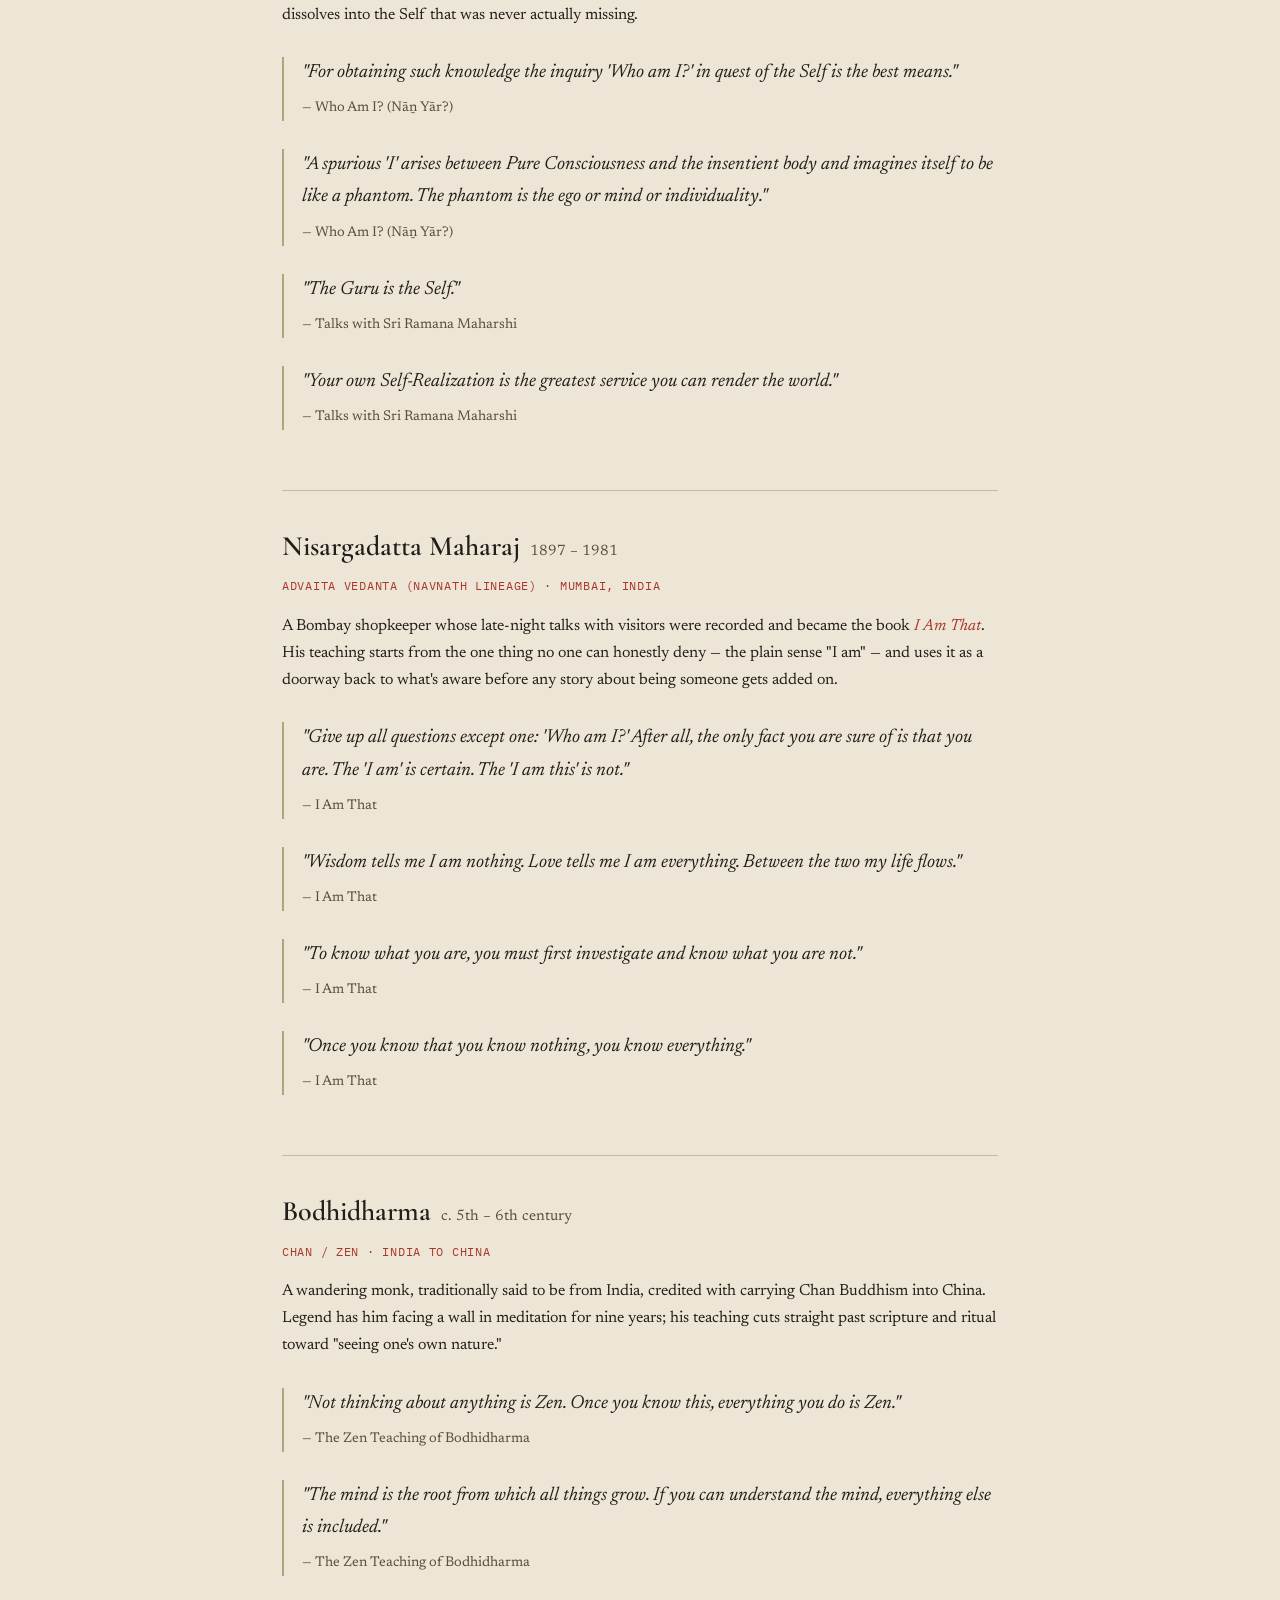
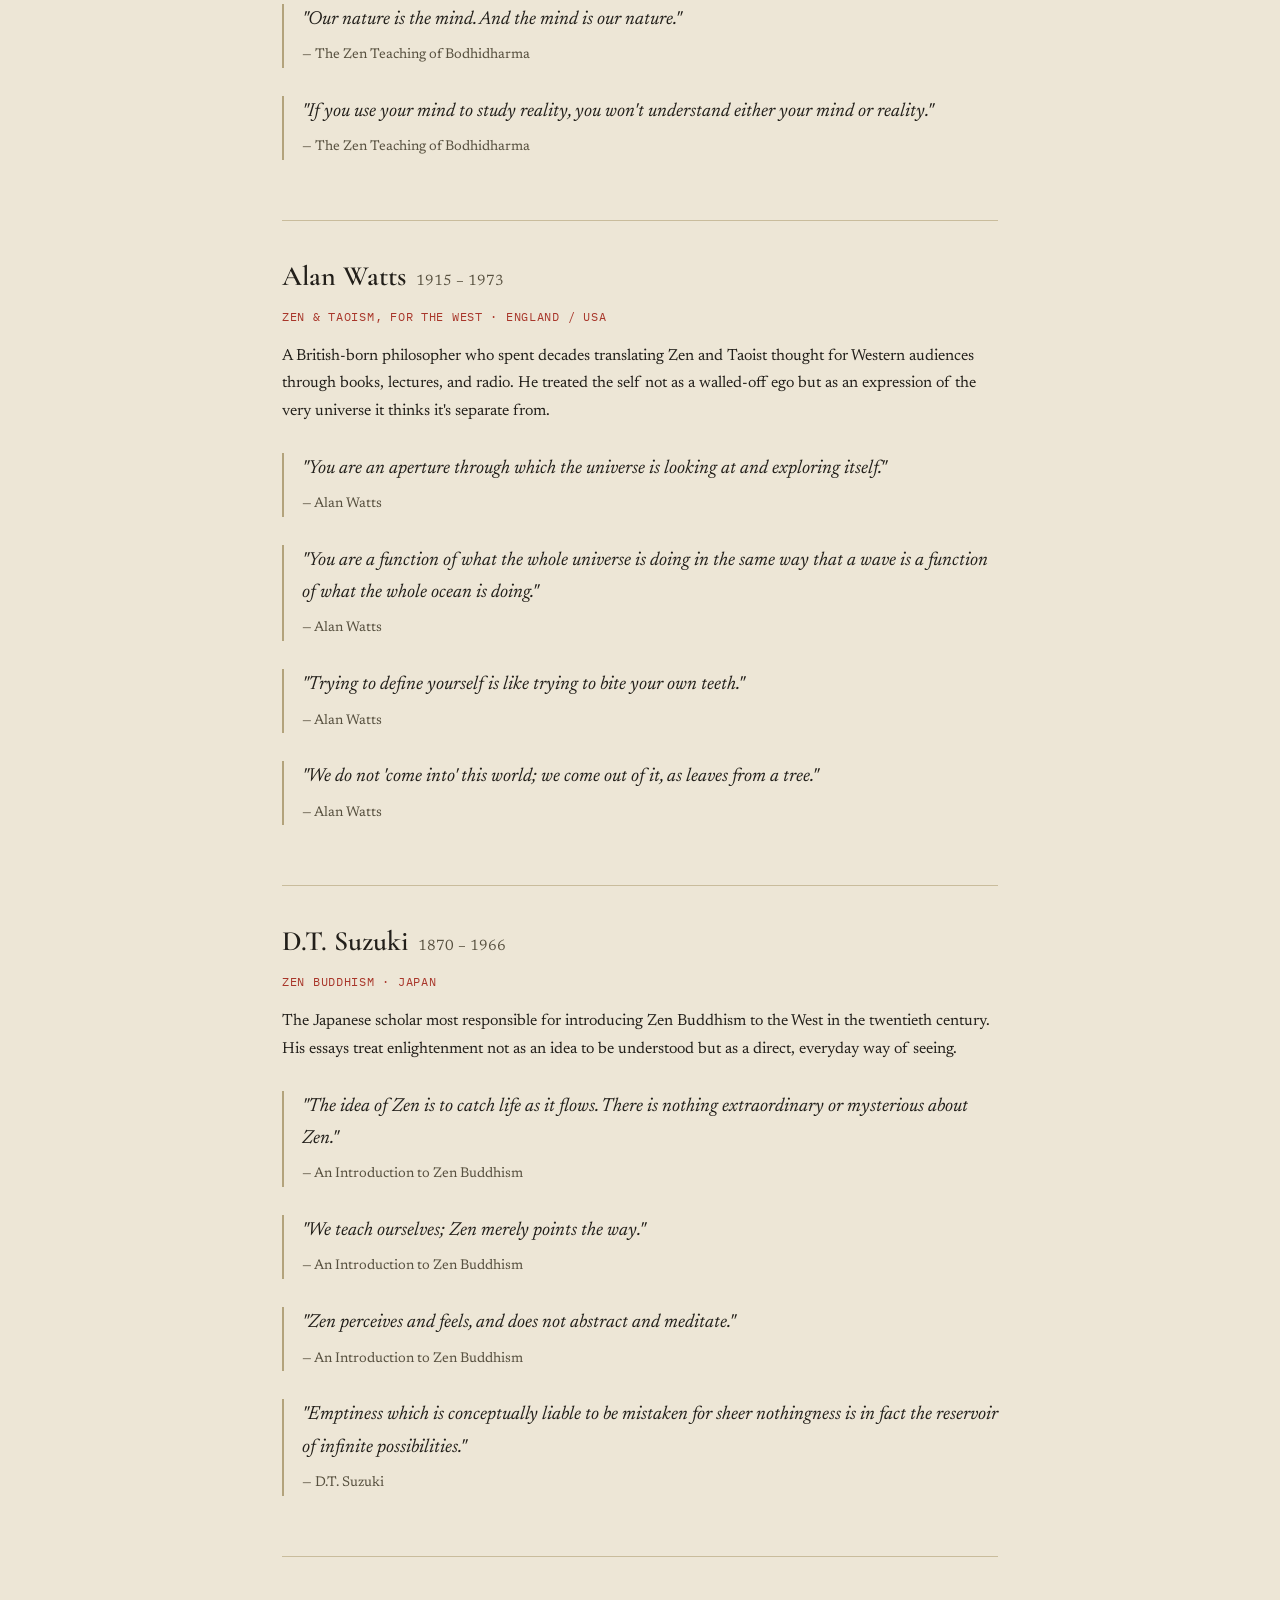
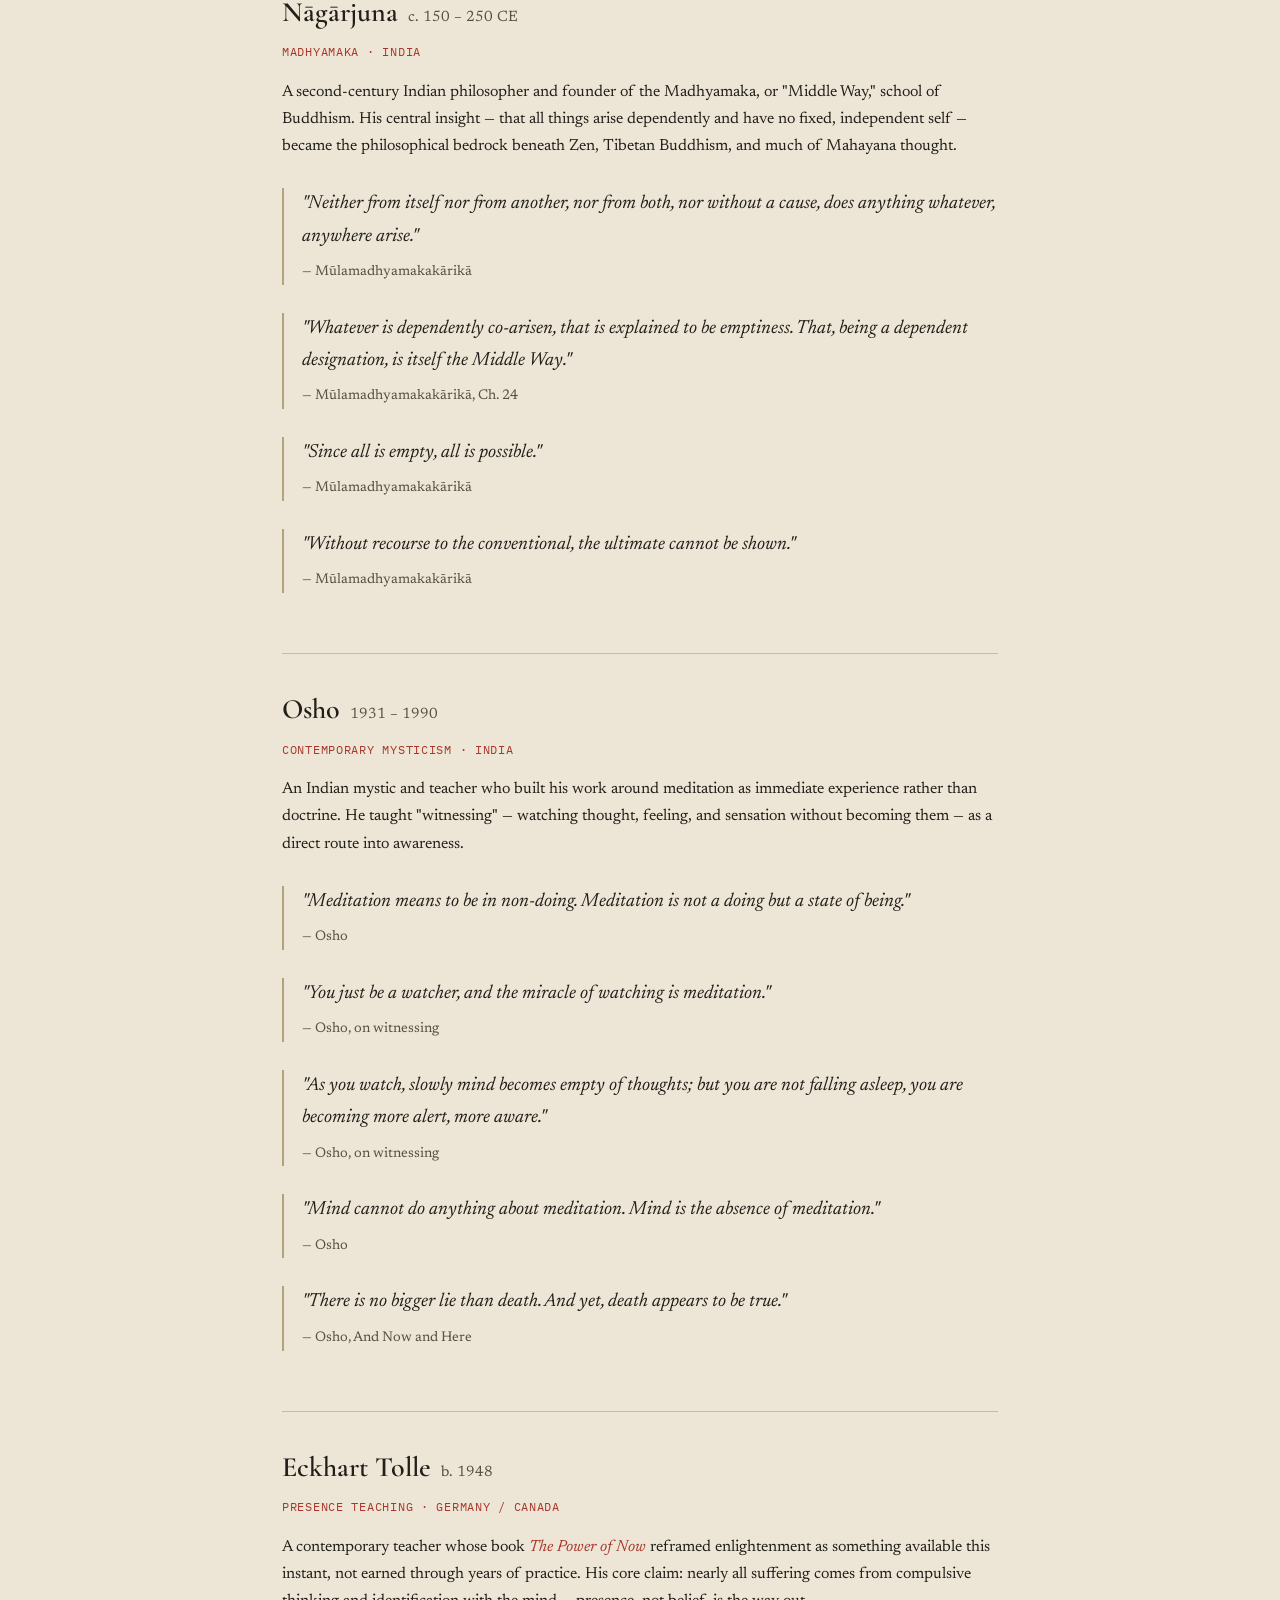
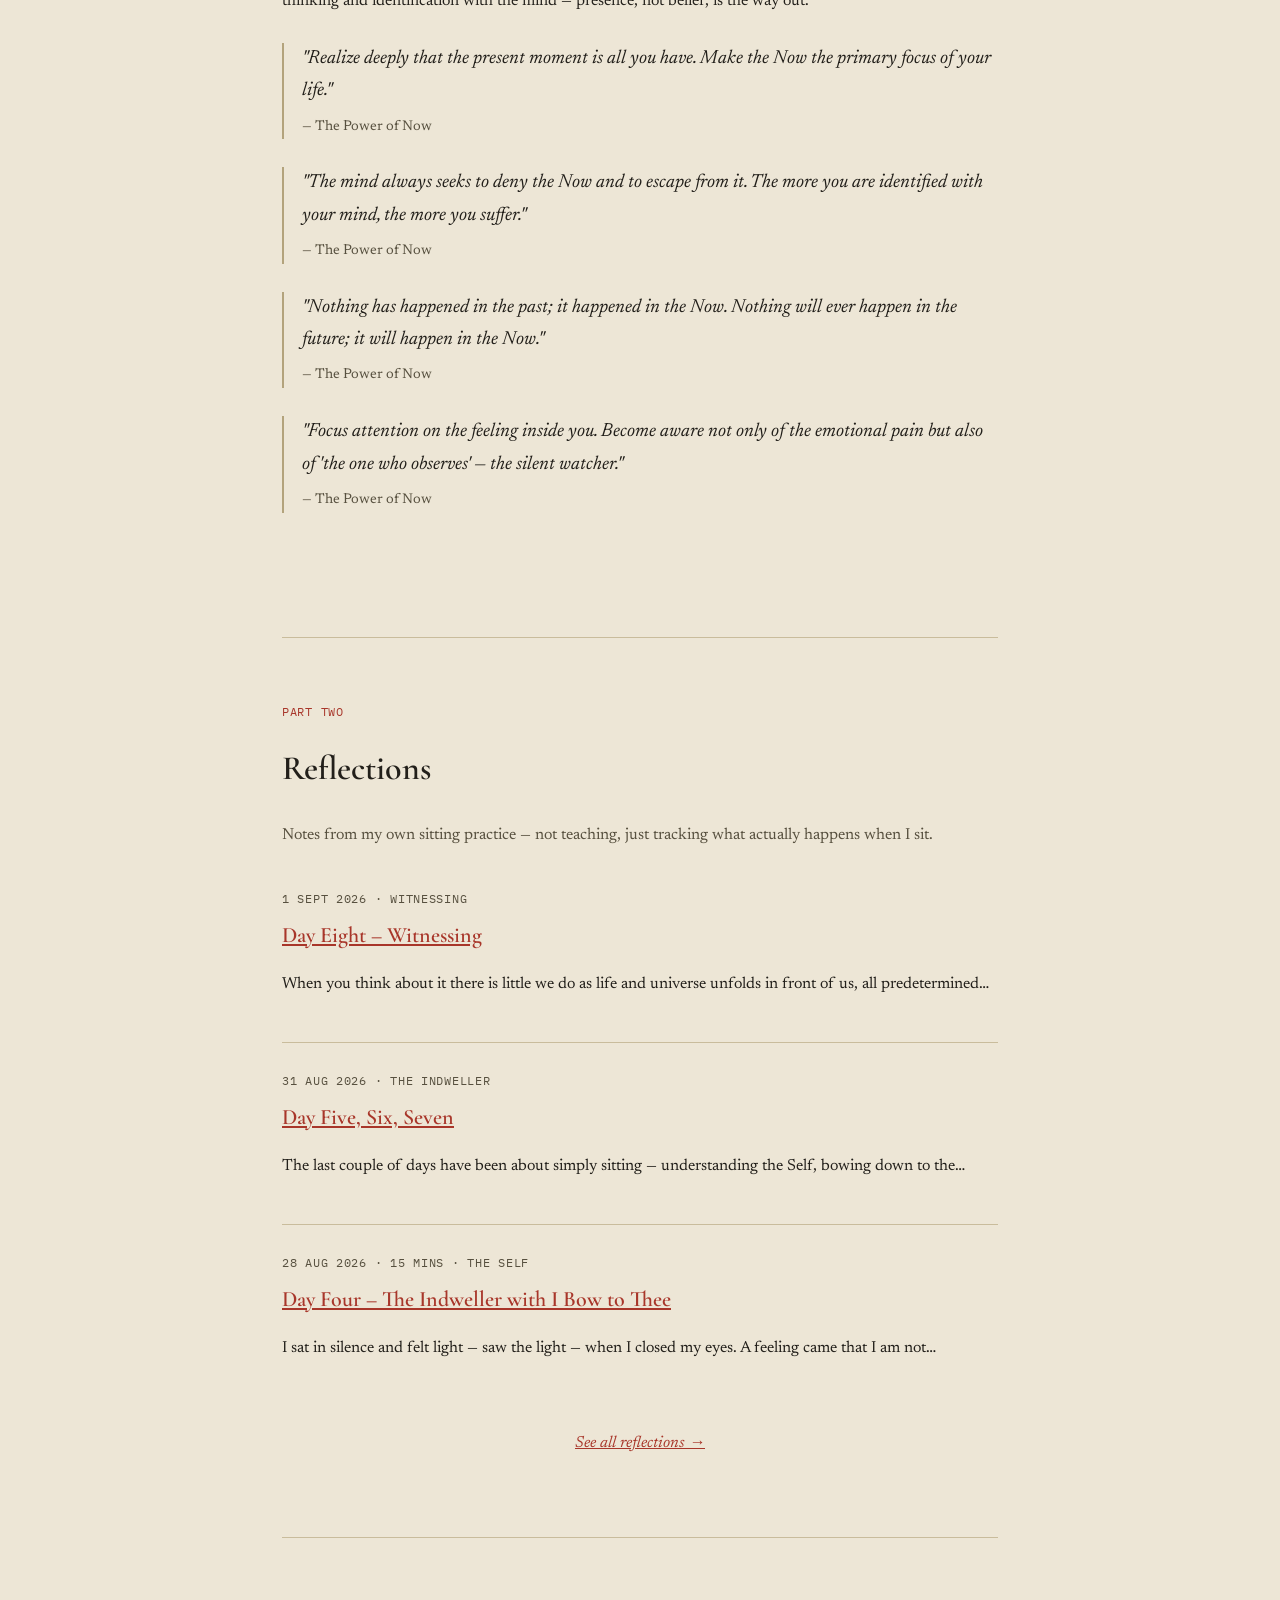
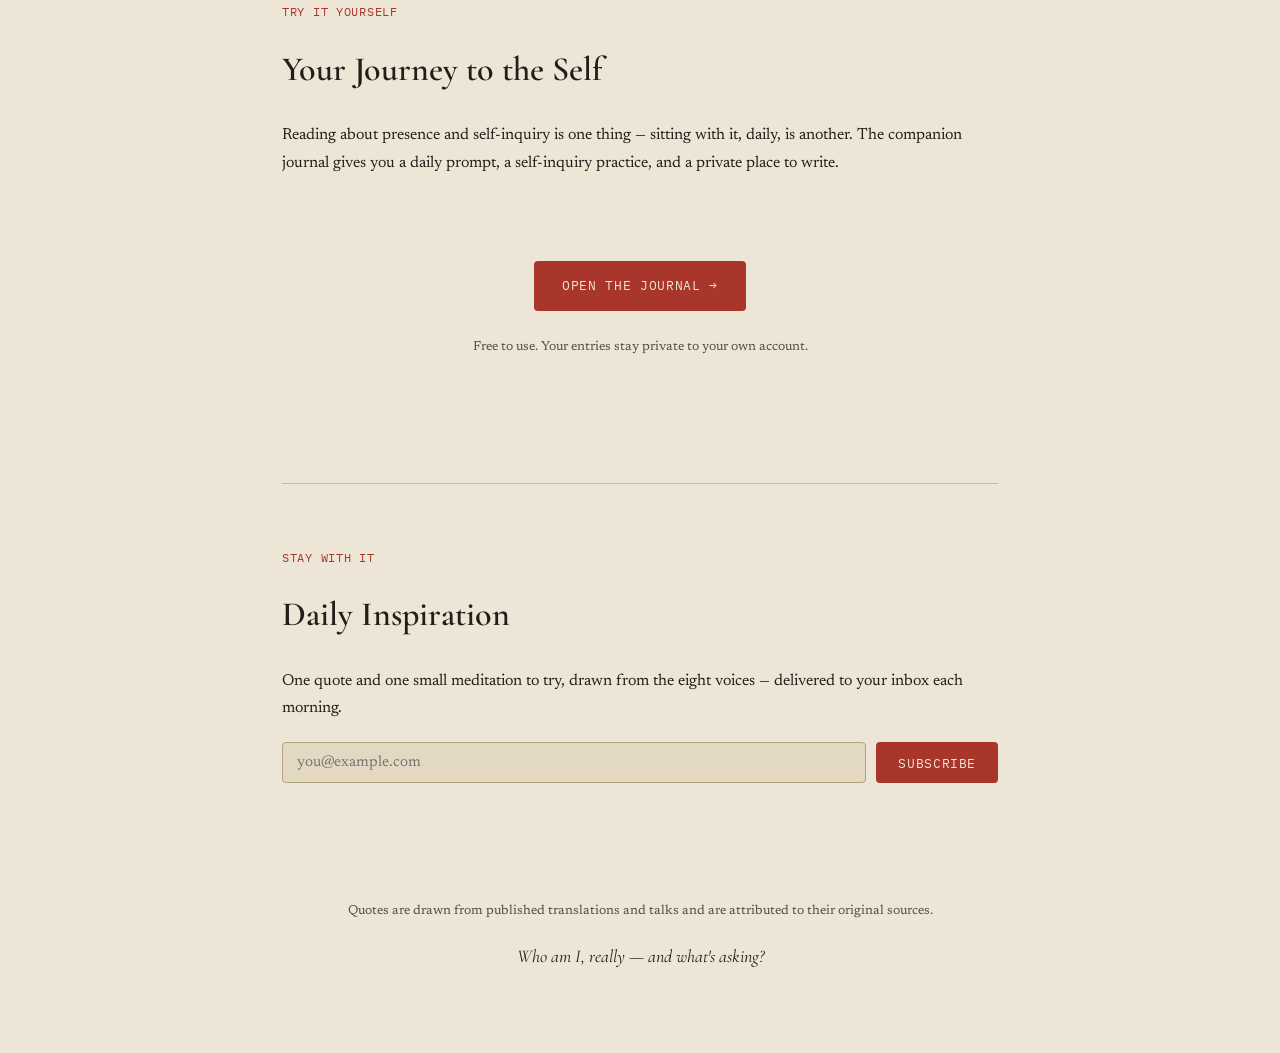
==== commit 2337db78: "Add files via upload" ====
--- a/index.html
+++ b/index.html
@@ -4,7 +4,7 @@
 <meta charset="utf-8">
 <meta name="viewport" content="width=device-width, initial-scale=1">
 <title>Finding the .Self — A journal on self-realization</title>
-<meta name="description" content="Seven teachers, seven roads, one thread: presence. A personal site on self-realization, with a companion journal app.">
+<meta name="description" content="Eight teachers, eight roads, one thread: presence. A personal site on self-realization, with a companion journal app.">
 
 <!--
   NOTE ON THIS FILE
@@ -250,8 +250,8 @@
   </div>
   <p>Every tradition gathered here starts from the same suspicion: that the person you take yourself to be — this name, this history, this bundle of wants — is not the whole story. Self-realization isn't a reward for years of discipline, and it isn't a feeling to chase. It's what's left when you stop mistaking the mind's noise for who's making it.</p>
   <p>The thread running through all of it is presence: watching the mind's clutter instead of being run by it, staying with what's actually here instead of the story about it. Do that seriously enough, for long enough — keep asking who's aware of this — and the sense of being a separate someone doesn't need to be fought off. It just stops holding together on its own.</p>
-  <p>Seven teachers, seven roads — inquiry, silence, philosophy, wit — all pointing the same direction: inward, and then further in, until there's no one left standing between you and what's looking.</p>
-  <p class="caption mono">Seven voices · One thread: presence</p>
+  <p>Eight teachers, eight roads — inquiry, silence, philosophy, wit — all pointing the same direction: inward, and then further in, until there's no one left standing between you and what's looking.</p>
+  <p class="caption mono">Eight voices · One thread: presence</p>
 </header>
 
 <main id="main">
@@ -266,7 +266,7 @@
         <blockquote>"Death is not the end, but the beginning of a new life."<cite>— Osho, Zarathustra: A God That Can Dance</cite></blockquote>
       </div>
     </div>
-    <p>I started by reading <em>Autobiography of a Yogi</em> and becoming a Kriyaban with Self-Realization Fellowship. Since then the path has widened — not into one voice, but seven, each of them seeming to speak to something the universe already wanted me to hear.</p>
+    <p>I started by reading <em>Autobiography of a Yogi</em> and becoming a Kriyaban with Self-Realization Fellowship. Since then the path has widened — not into one voice, but eight, each of them seeming to speak to something the universe already wanted me to hear.</p>
     <p>My religion, if I have one, is the self. Finding it is the whole practice — the rest, as they say, is Maya. I'm learning to stop playing the game and simply watch it, trusting that the universe gives what's needed, exactly when it's needed.</p>
     <p><em>This site, and the journal behind it, exists in memory of Gurjit — who, without meaning to, showed me everything and set me on this path. Thank you, brother.</em></p>
     <p class="signature">— Sandeep</p>
@@ -288,7 +288,7 @@
 
   <section id="voices">
     <span class="eyebrow mono">Part One</span>
-    <h2>Seven Voices</h2>
+    <h2>Eight Voices</h2>
     <p class="teacher-intro">Sages, monks, philosophers, a relentless questioner of everything, and one teacher of plain presence — arranged roughly by the centuries they lived in.</p>
 
     <article class="teacher" id="maharshi">
@@ -299,6 +299,16 @@
       <blockquote>"A spurious 'I' arises between Pure Consciousness and the insentient body and imagines itself to be like a phantom. The phantom is the ego or mind or individuality."<cite>— Who Am I? (Nāṉ Yār?)</cite></blockquote>
       <blockquote>"The Guru is the Self."<cite>— Talks with Sri Ramana Maharshi</cite></blockquote>
       <blockquote>"Your own Self-Realization is the greatest service you can render the world."<cite>— Talks with Sri Ramana Maharshi</cite></blockquote>
+    </article>
+
+    <article class="teacher" id="nisargadatta">
+      <h3>Nisargadatta Maharaj</h3><span class="teacher-dates">1897 – 1981</span>
+      <span class="teacher-tradition mono">Advaita Vedanta (Navnath lineage) · Mumbai, India</span>
+      <p>A Bombay shopkeeper whose late-night talks with visitors were recorded and became the book <em>I Am That</em>. His teaching starts from the one thing no one can honestly deny — the plain sense "I am" — and uses it as a doorway back to what's aware before any story about being someone gets added on.</p>
+      <blockquote>"Give up all questions except one: 'Who am I?' After all, the only fact you are sure of is that you are. The 'I am' is certain. The 'I am this' is not."<cite>— I Am That</cite></blockquote>
+      <blockquote>"Wisdom tells me I am nothing. Love tells me I am everything. Between the two my life flows."<cite>— I Am That</cite></blockquote>
+      <blockquote>"To know what you are, you must first investigate and know what you are not."<cite>— I Am That</cite></blockquote>
+      <blockquote>"Once you know that you know nothing, you know everything."<cite>— I Am That</cite></blockquote>
     </article>
 
     <article class="teacher" id="bodhidharma">
@@ -399,7 +409,7 @@
   <section id="inspire">
     <span class="eyebrow mono">Stay with it</span>
     <h2>Daily Inspiration</h2>
-    <p>One quote and one small meditation to try, drawn from the seven voices — delivered to your inbox each morning.</p>
+    <p>One quote and one small meditation to try, drawn from the eight voices — delivered to your inbox each morning.</p>
     <!-- TODO: this form has no backend wired up in this reconstruction. The live site presumably
          posts to an email list provider — connect that here (or to Supabase, same as the journal). -->
     <form class="subscribe-form" onsubmit="return false;">
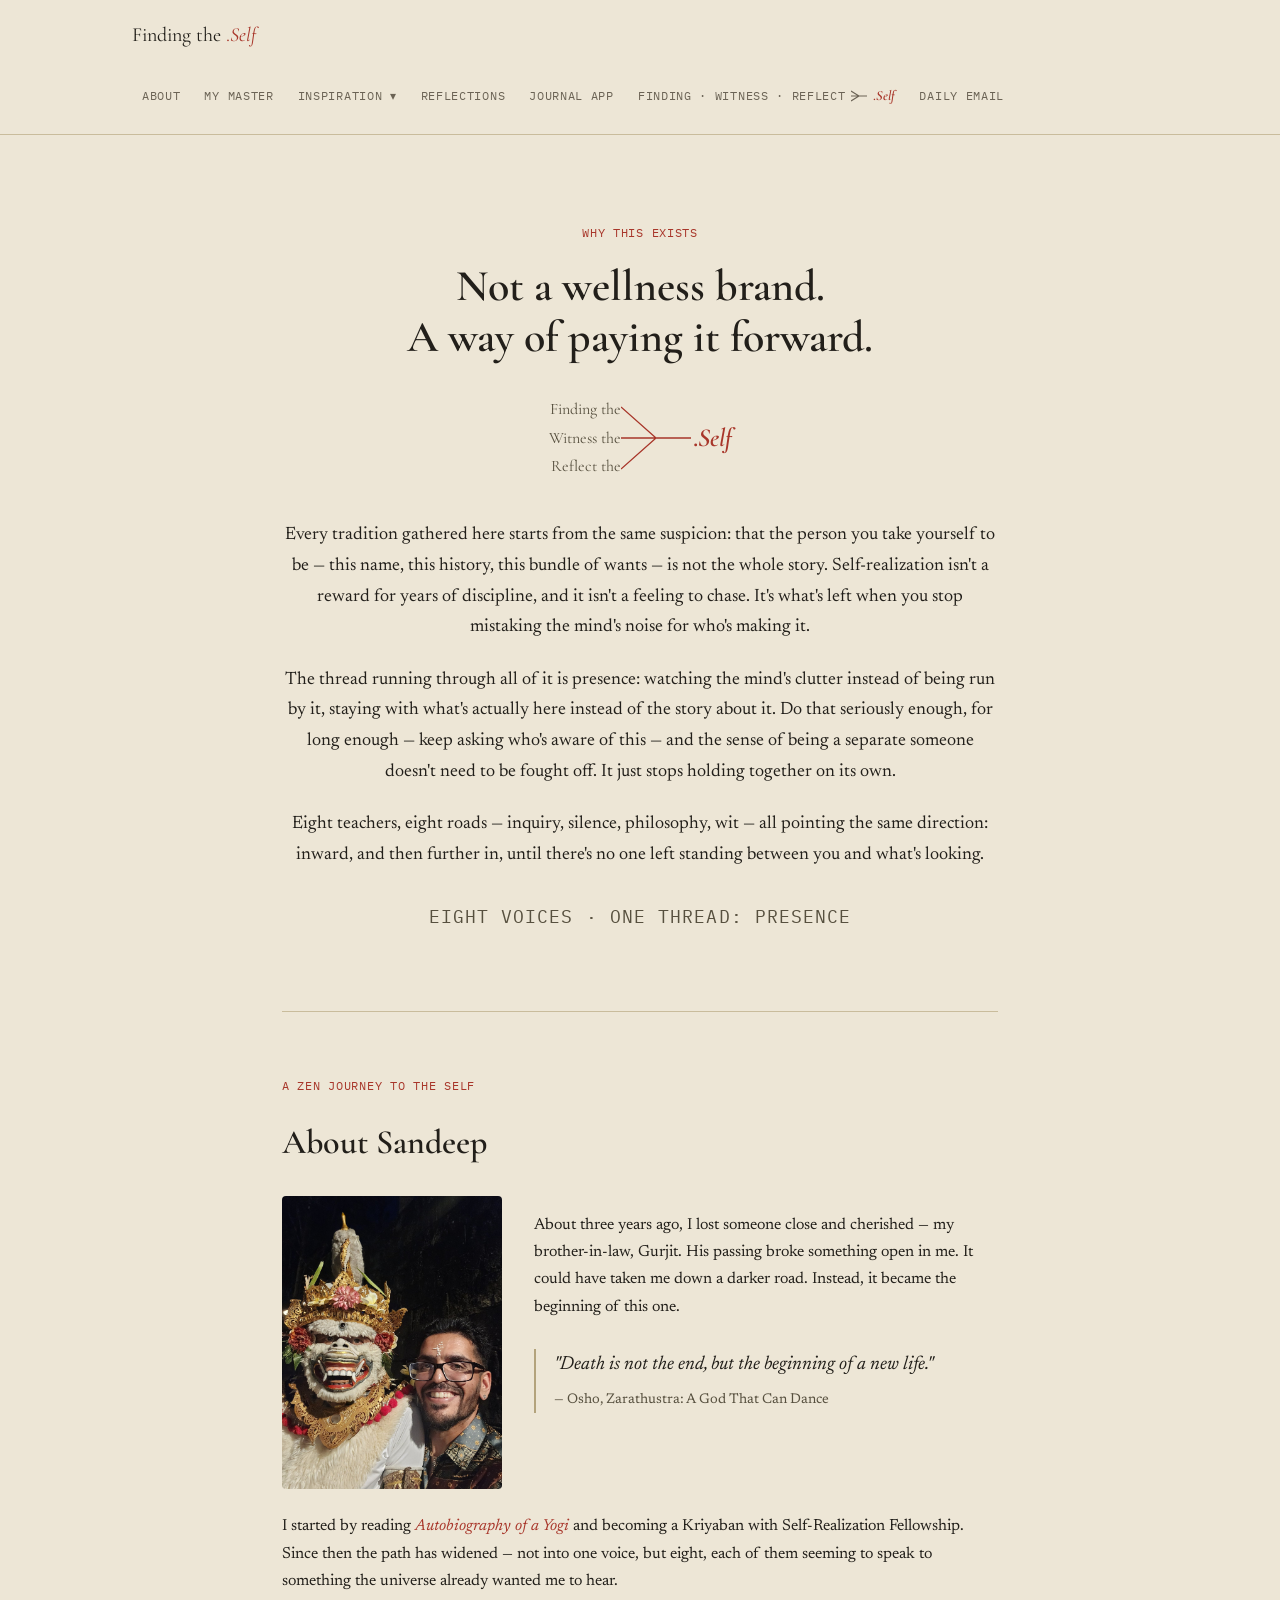
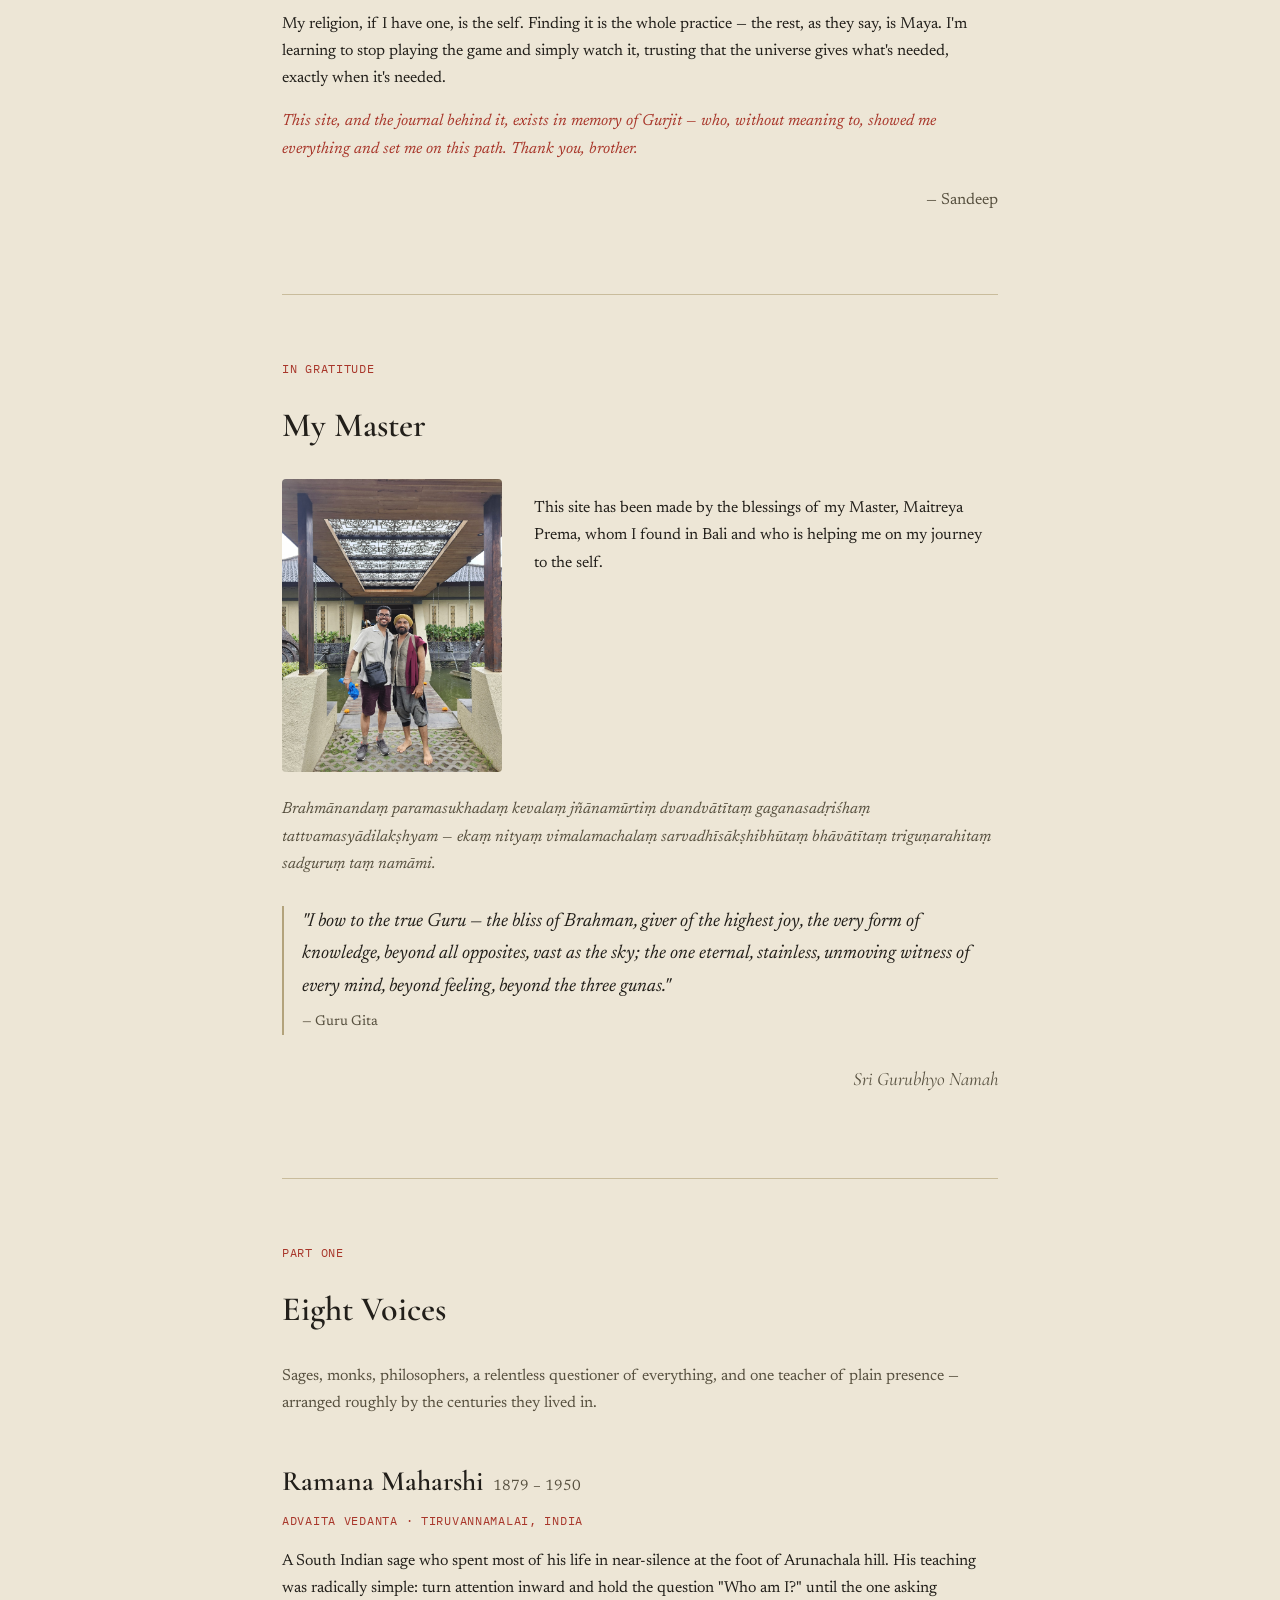
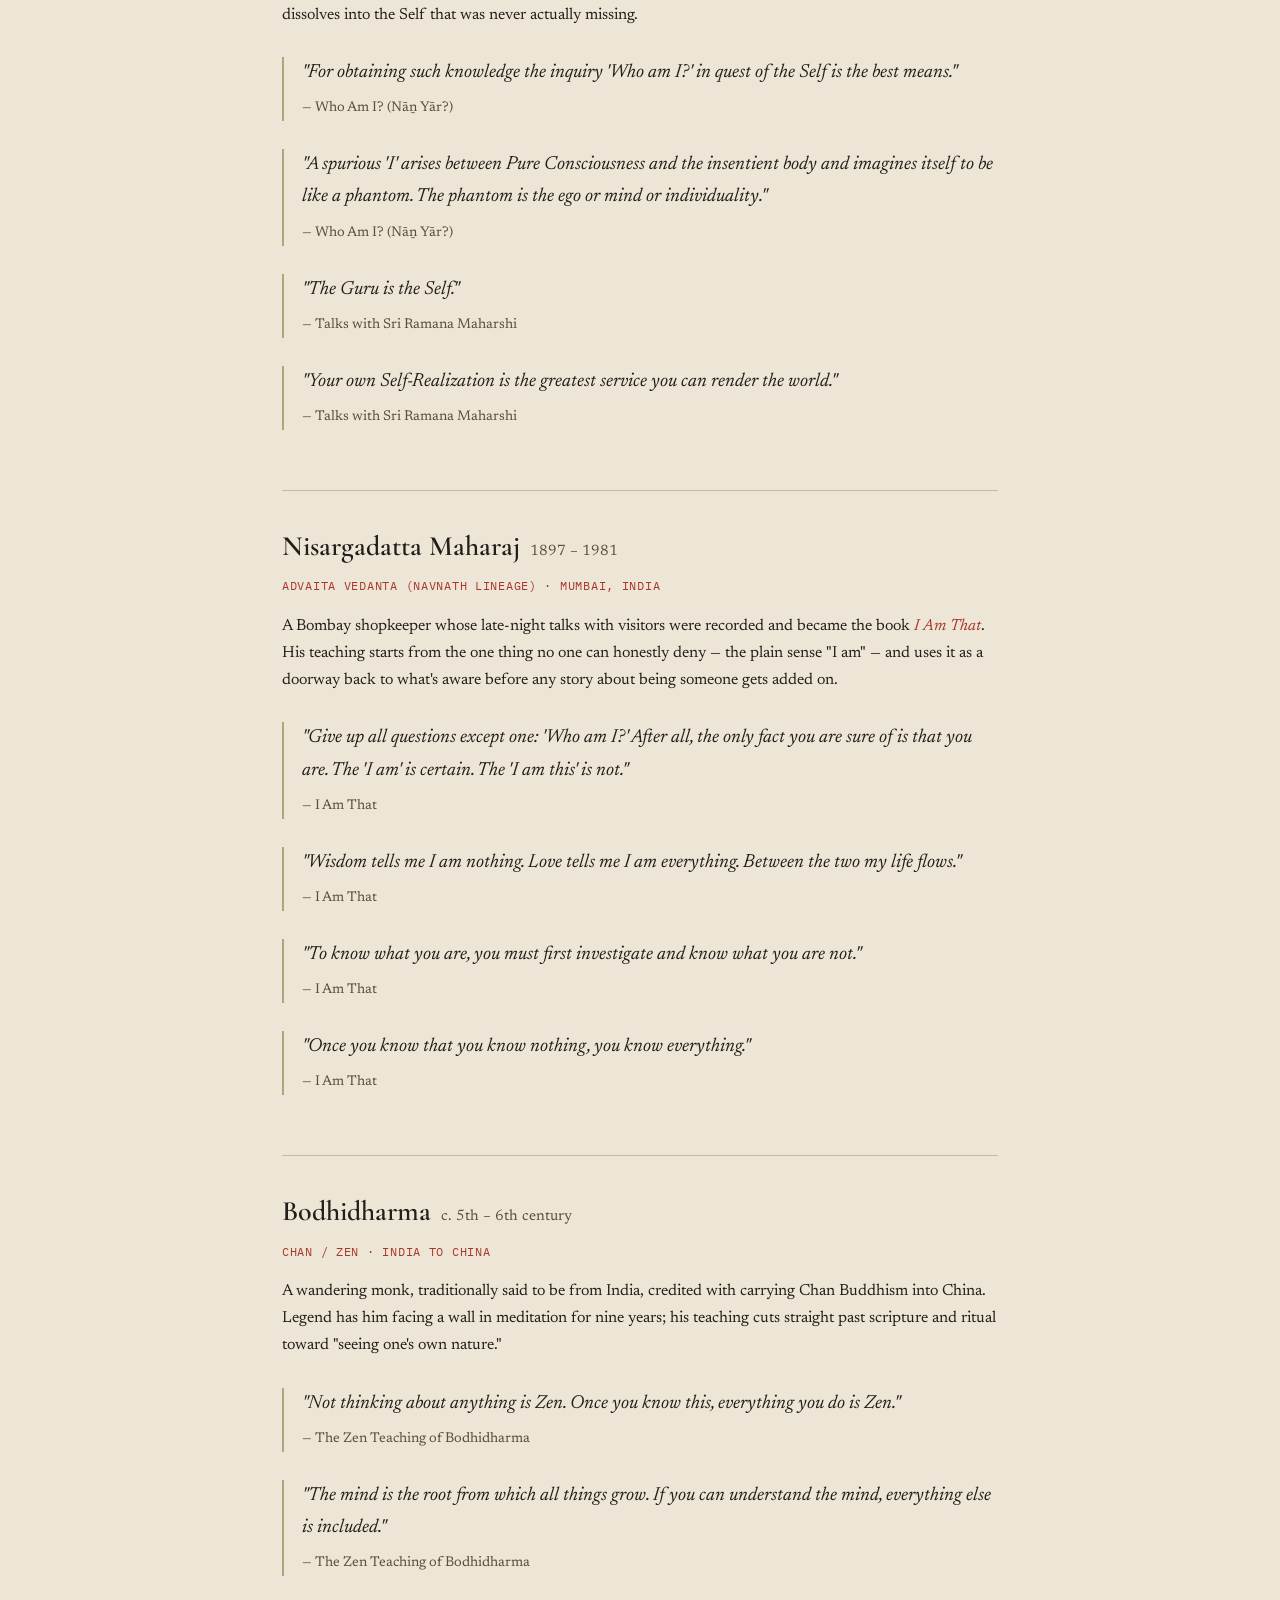
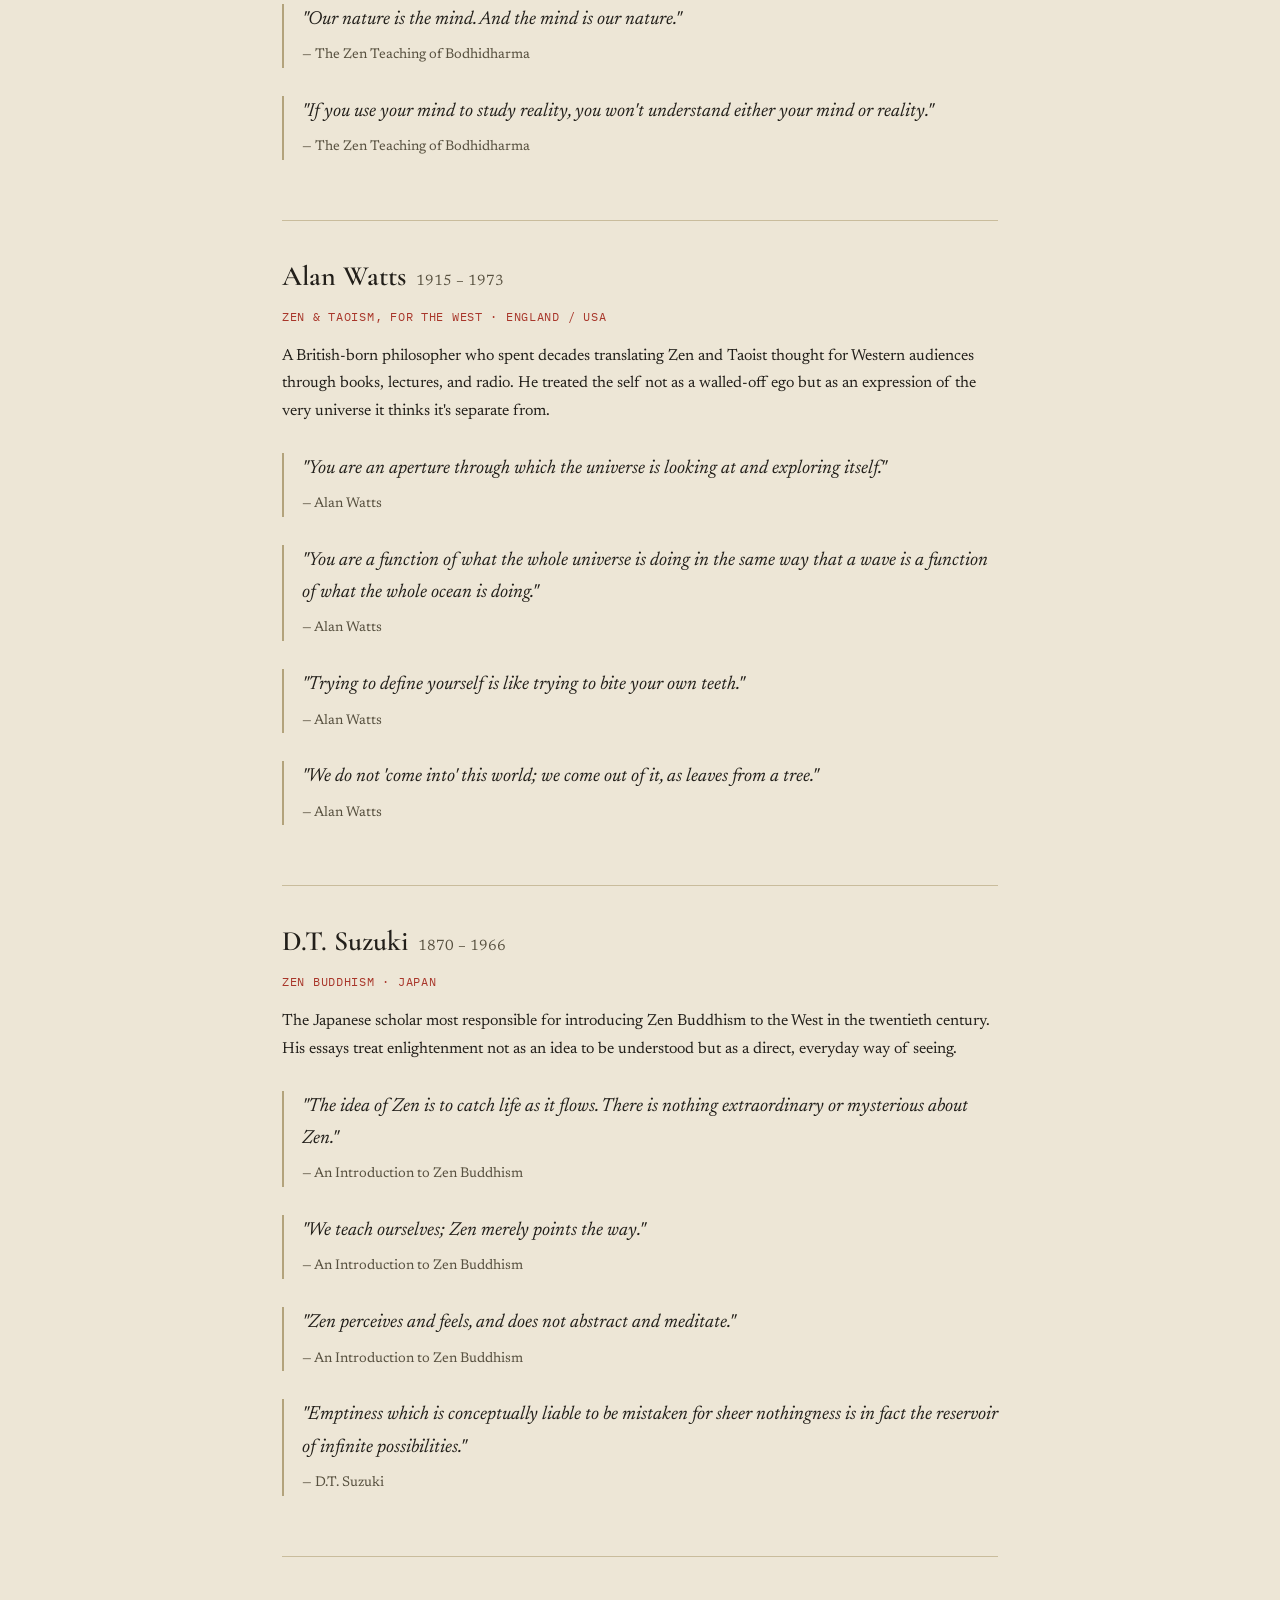
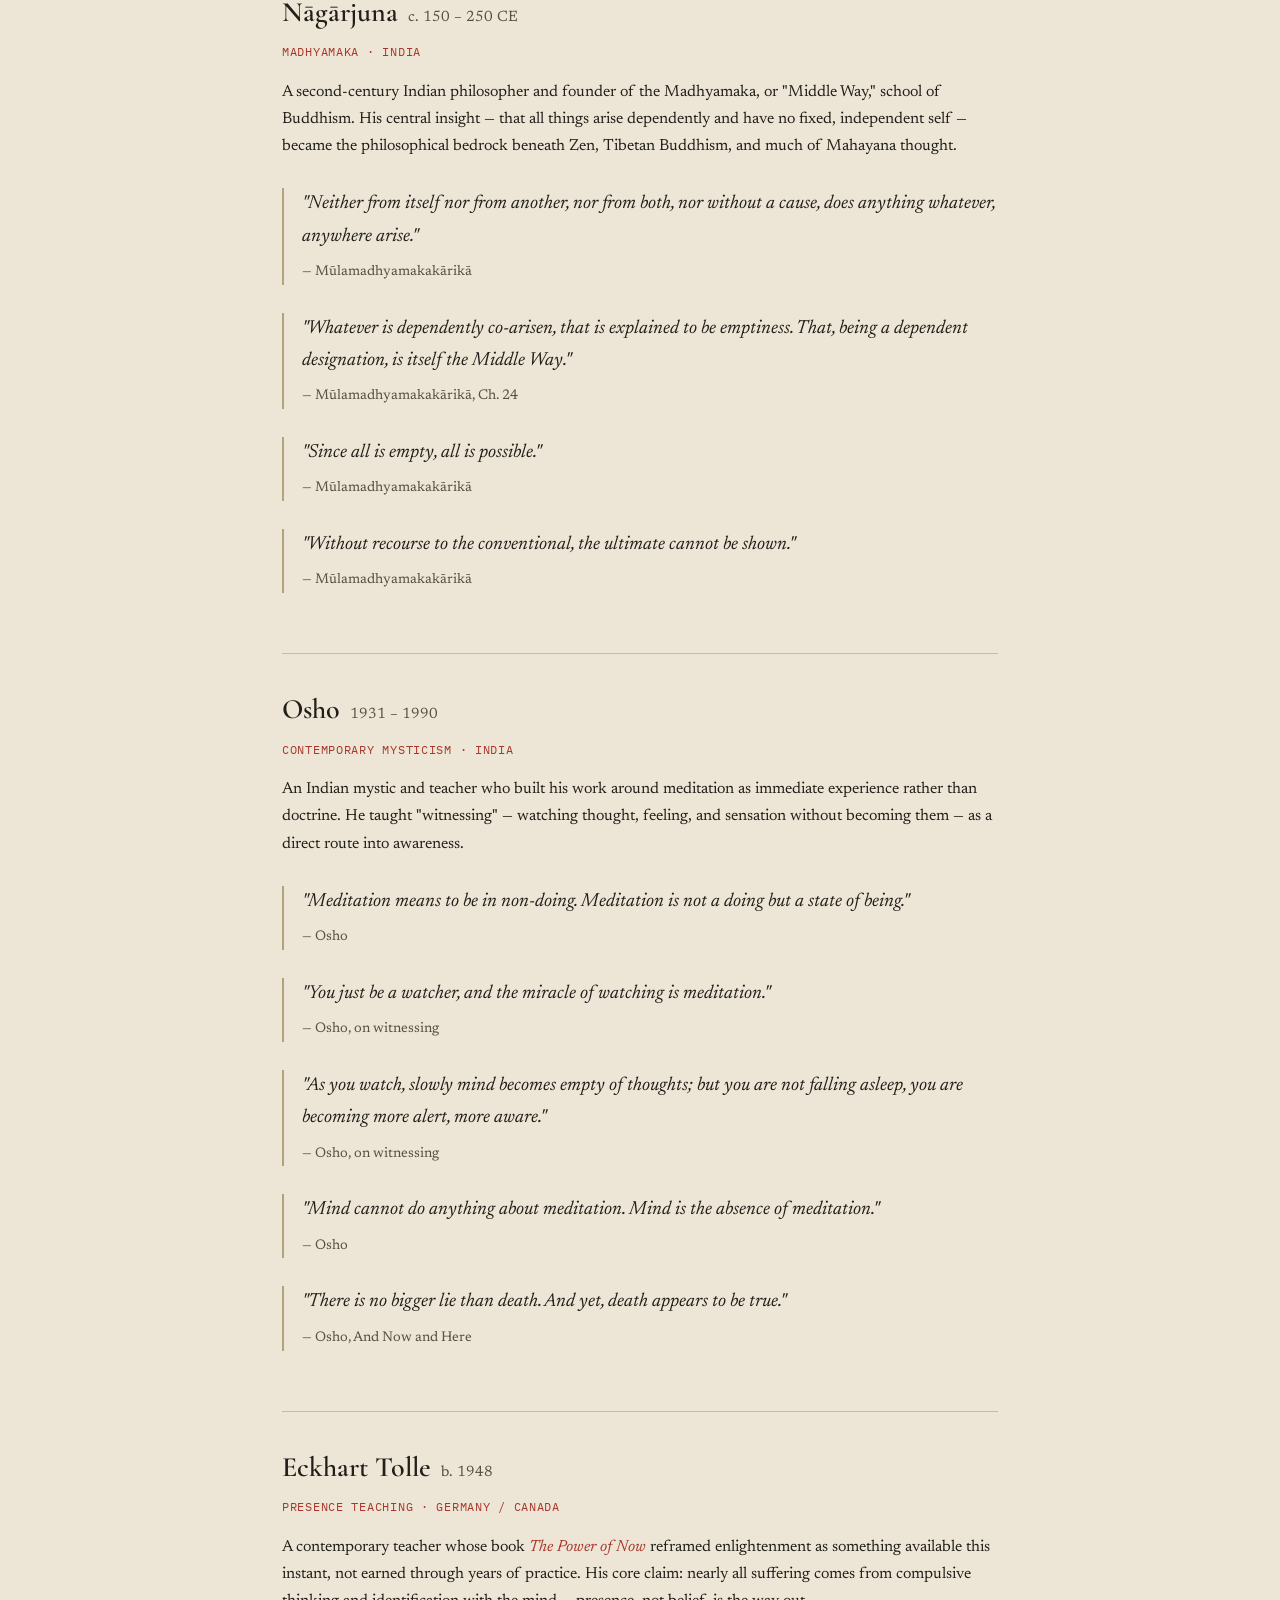
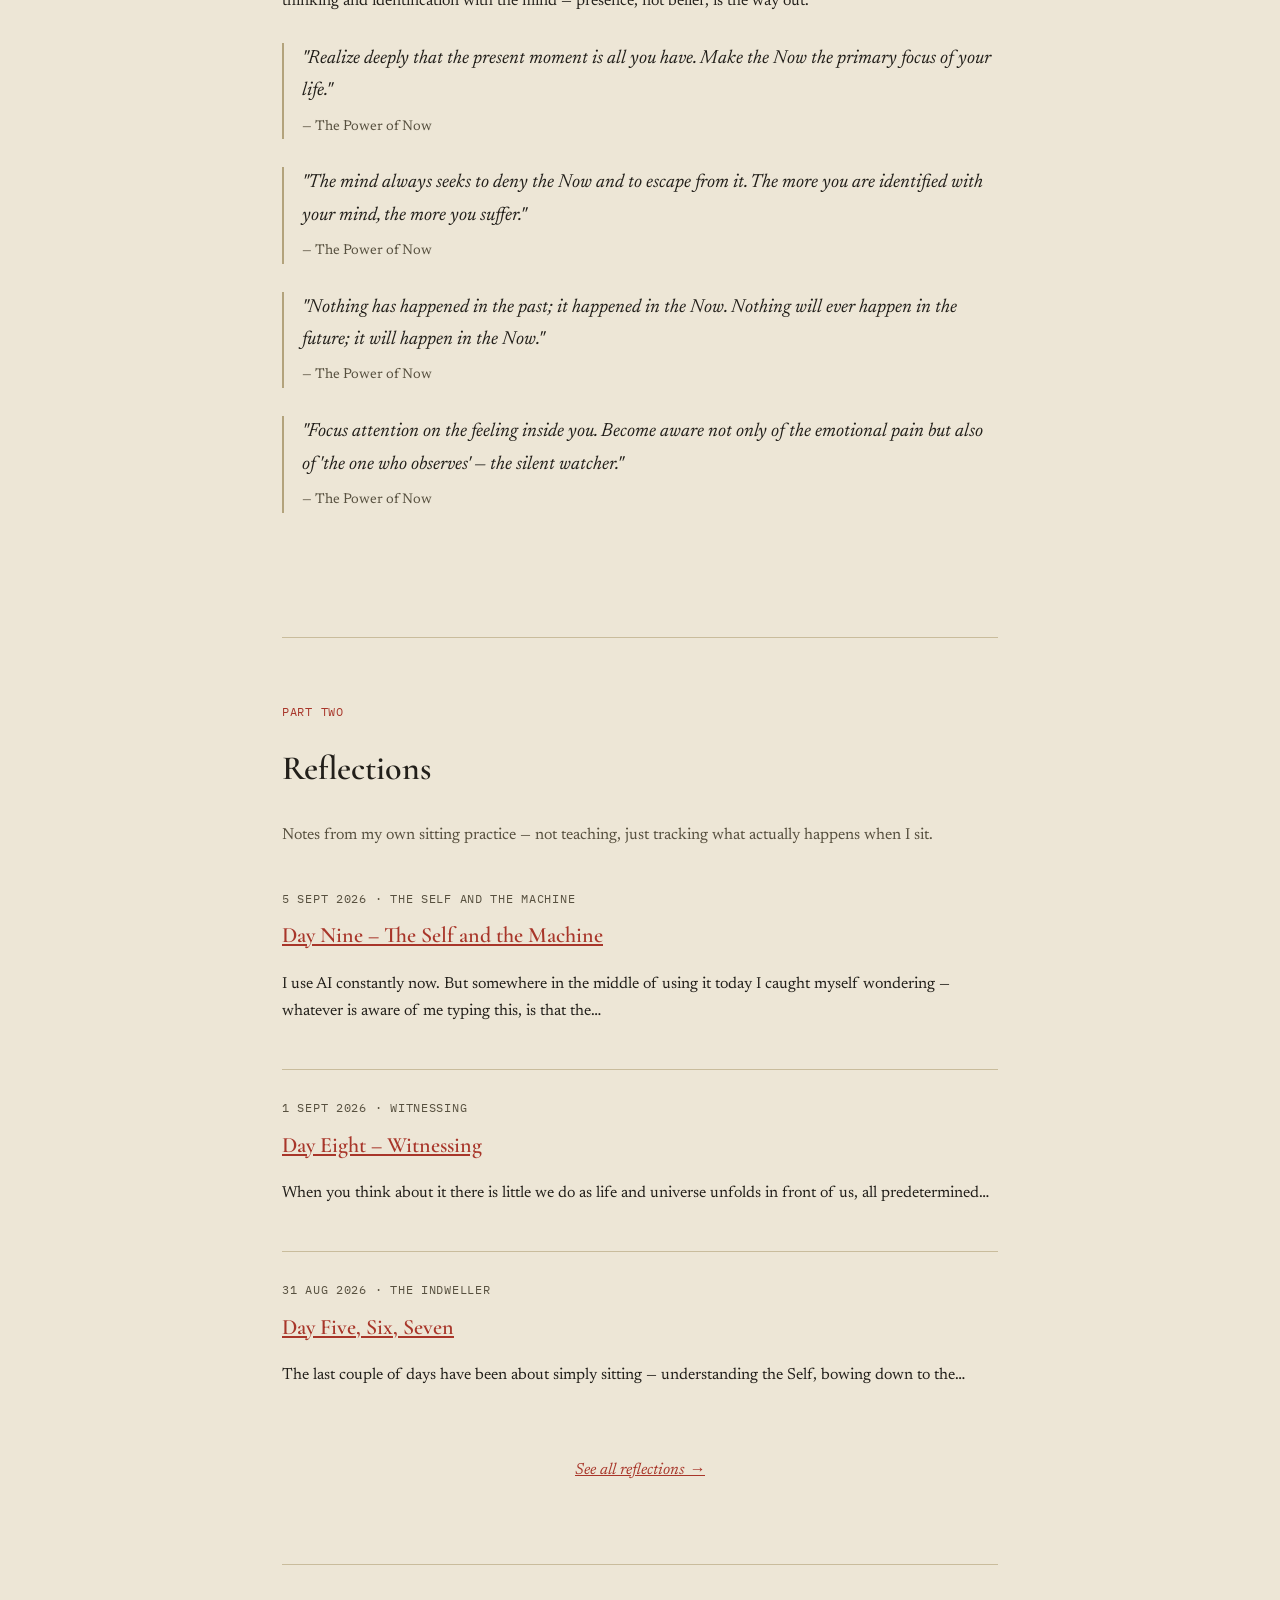
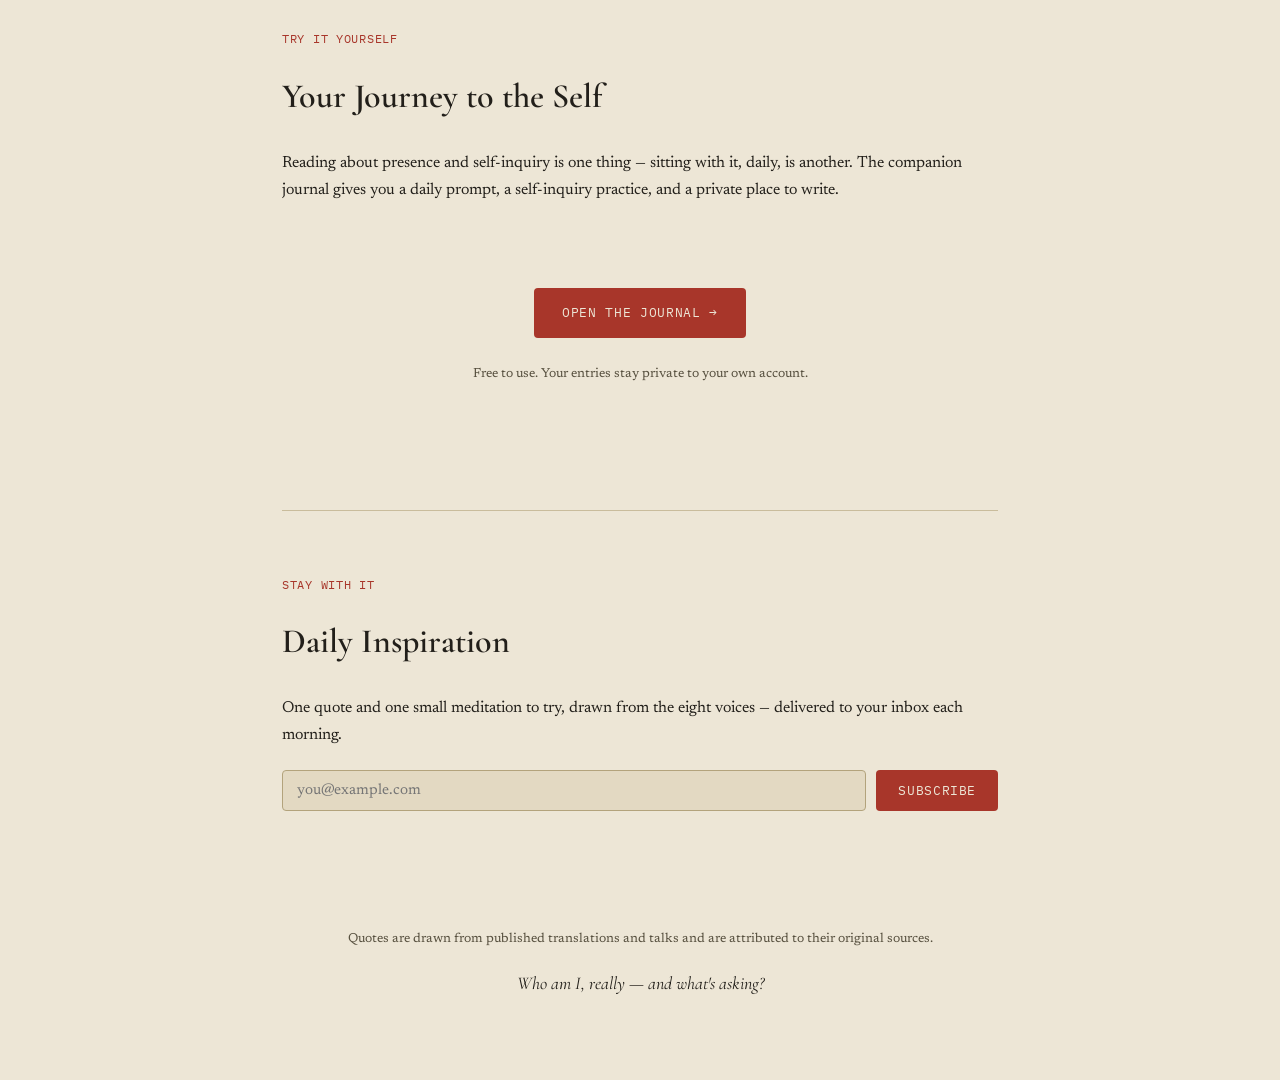
==== commit 2b94d660: "Add files via upload" ====
--- a/index.html
+++ b/index.html
@@ -221,6 +221,7 @@
         <div class="inspiration-menu" id="inspiration-menu">
           <a href="#osho">Osho</a>
           <a href="#maharshi">Maharshi</a>
+          <a href="#nisargadatta">Nisargadatta</a>
           <a href="#tolle">Tolle</a>
           <a href="#bodhidharma">Bodhidharma</a>
           <a href="#watts">Watts</a>
@@ -379,6 +380,11 @@
     <p class="teacher-intro">Notes from my own sitting practice — not teaching, just tracking what actually happens when I sit.</p>
 
     <article class="reflection">
+      <div class="meta mono">5 Sept 2026 · The Self and the Machine</div>
+      <h3><a href="reflections/day-nine-the-self-and-the-machine.html">Day Nine – The Self and the Machine</a></h3>
+      <p>I use AI constantly now. But somewhere in the middle of using it today I caught myself wondering — whatever is aware of me typing this, is that the…</p>
+    </article>
+    <article class="reflection">
       <div class="meta mono">1 Sept 2026 · Witnessing</div>
       <h3><a href="reflections/day-eight-witnessing.html">Day Eight – Witnessing</a></h3>
       <p>When you think about it there is little we do as life and universe unfolds in front of us, all predetermined…</p>
@@ -387,11 +393,6 @@
       <div class="meta mono">31 Aug 2026 · The Indweller</div>
       <h3><a href="reflections/day-five-six-seven.html">Day Five, Six, Seven</a></h3>
       <p>The last couple of days have been about simply sitting — understanding the Self, bowing down to the…</p>
-    </article>
-    <article class="reflection">
-      <div class="meta mono">28 Aug 2026 · 15 mins · The Self</div>
-      <h3><a href="reflections/day-four-the-indweller.html">Day Four – The Indweller with I Bow to Thee</a></h3>
-      <p>I sat in silence and felt light — saw the light — when I closed my eyes. A feeling came that I am not…</p>
     </article>
     <p class="reflection-note"><a href="reflections/index.html">See all reflections →</a></p>
   </section>
